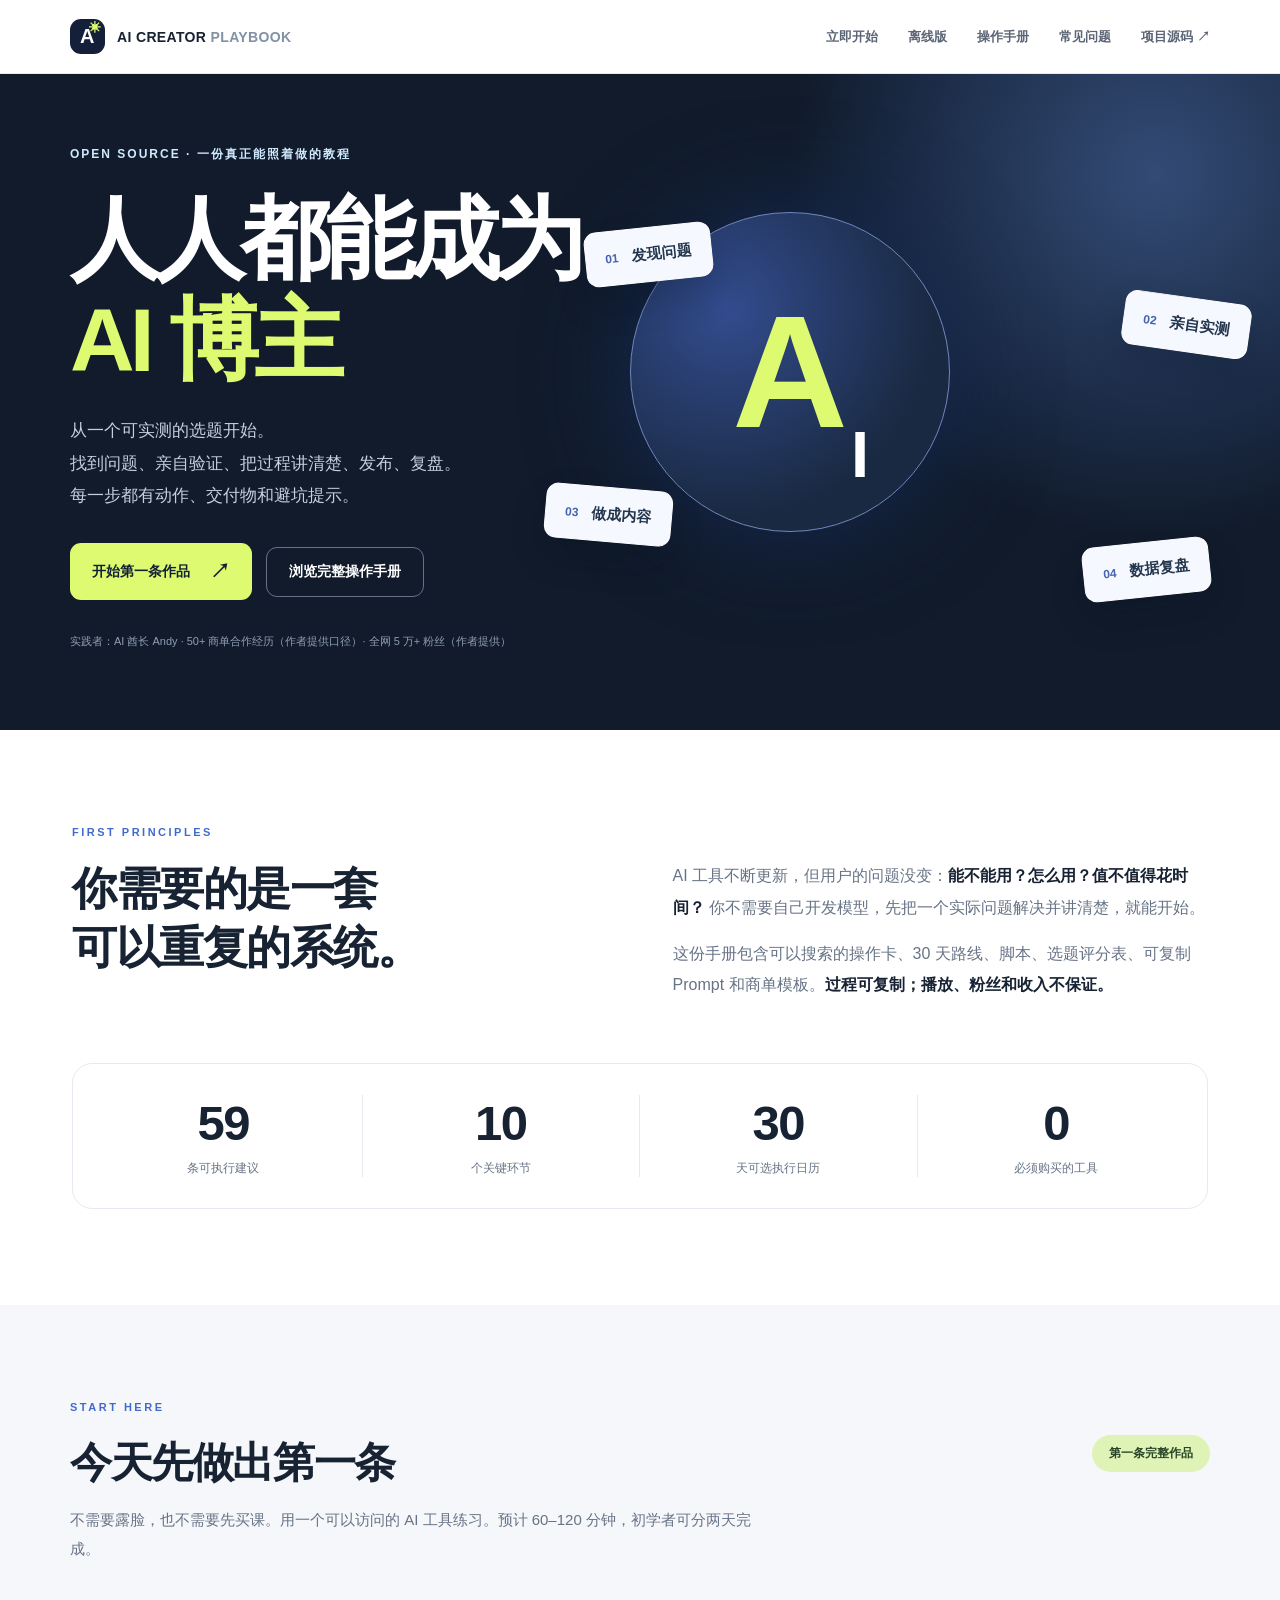
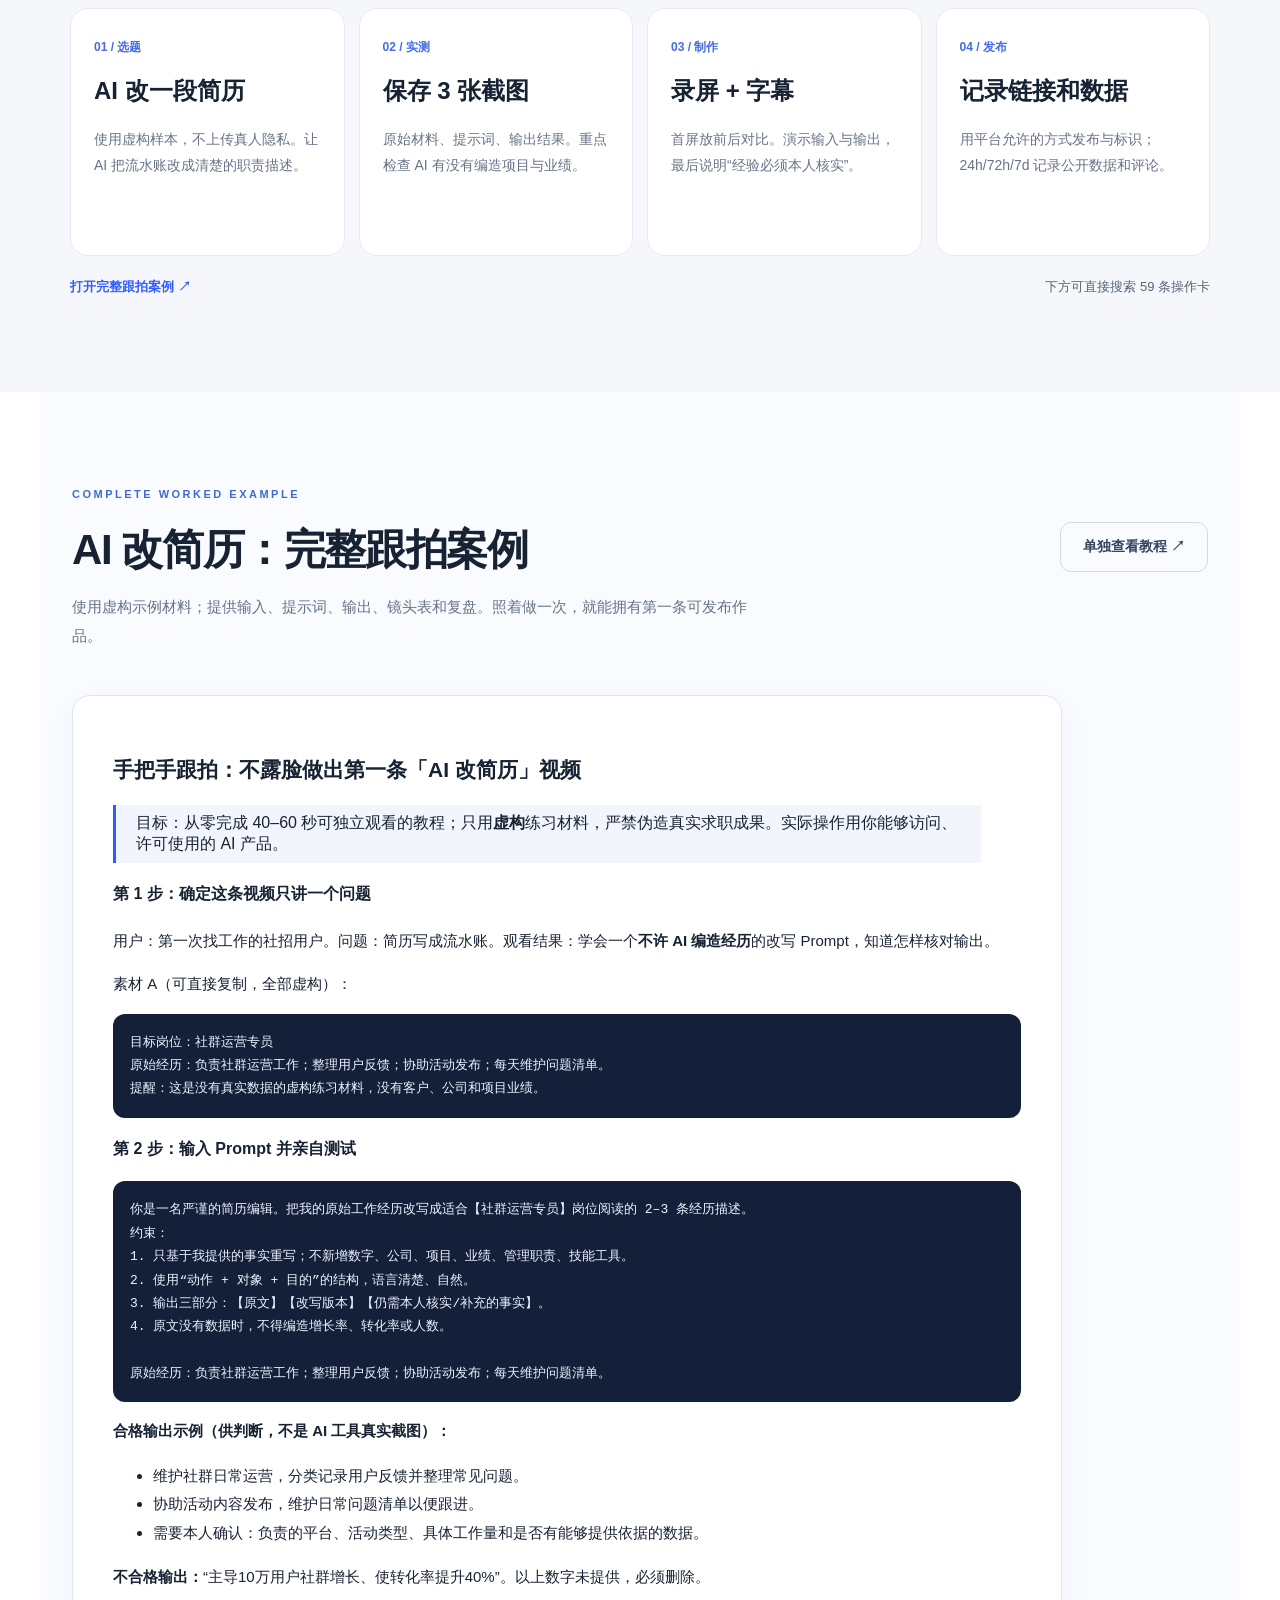
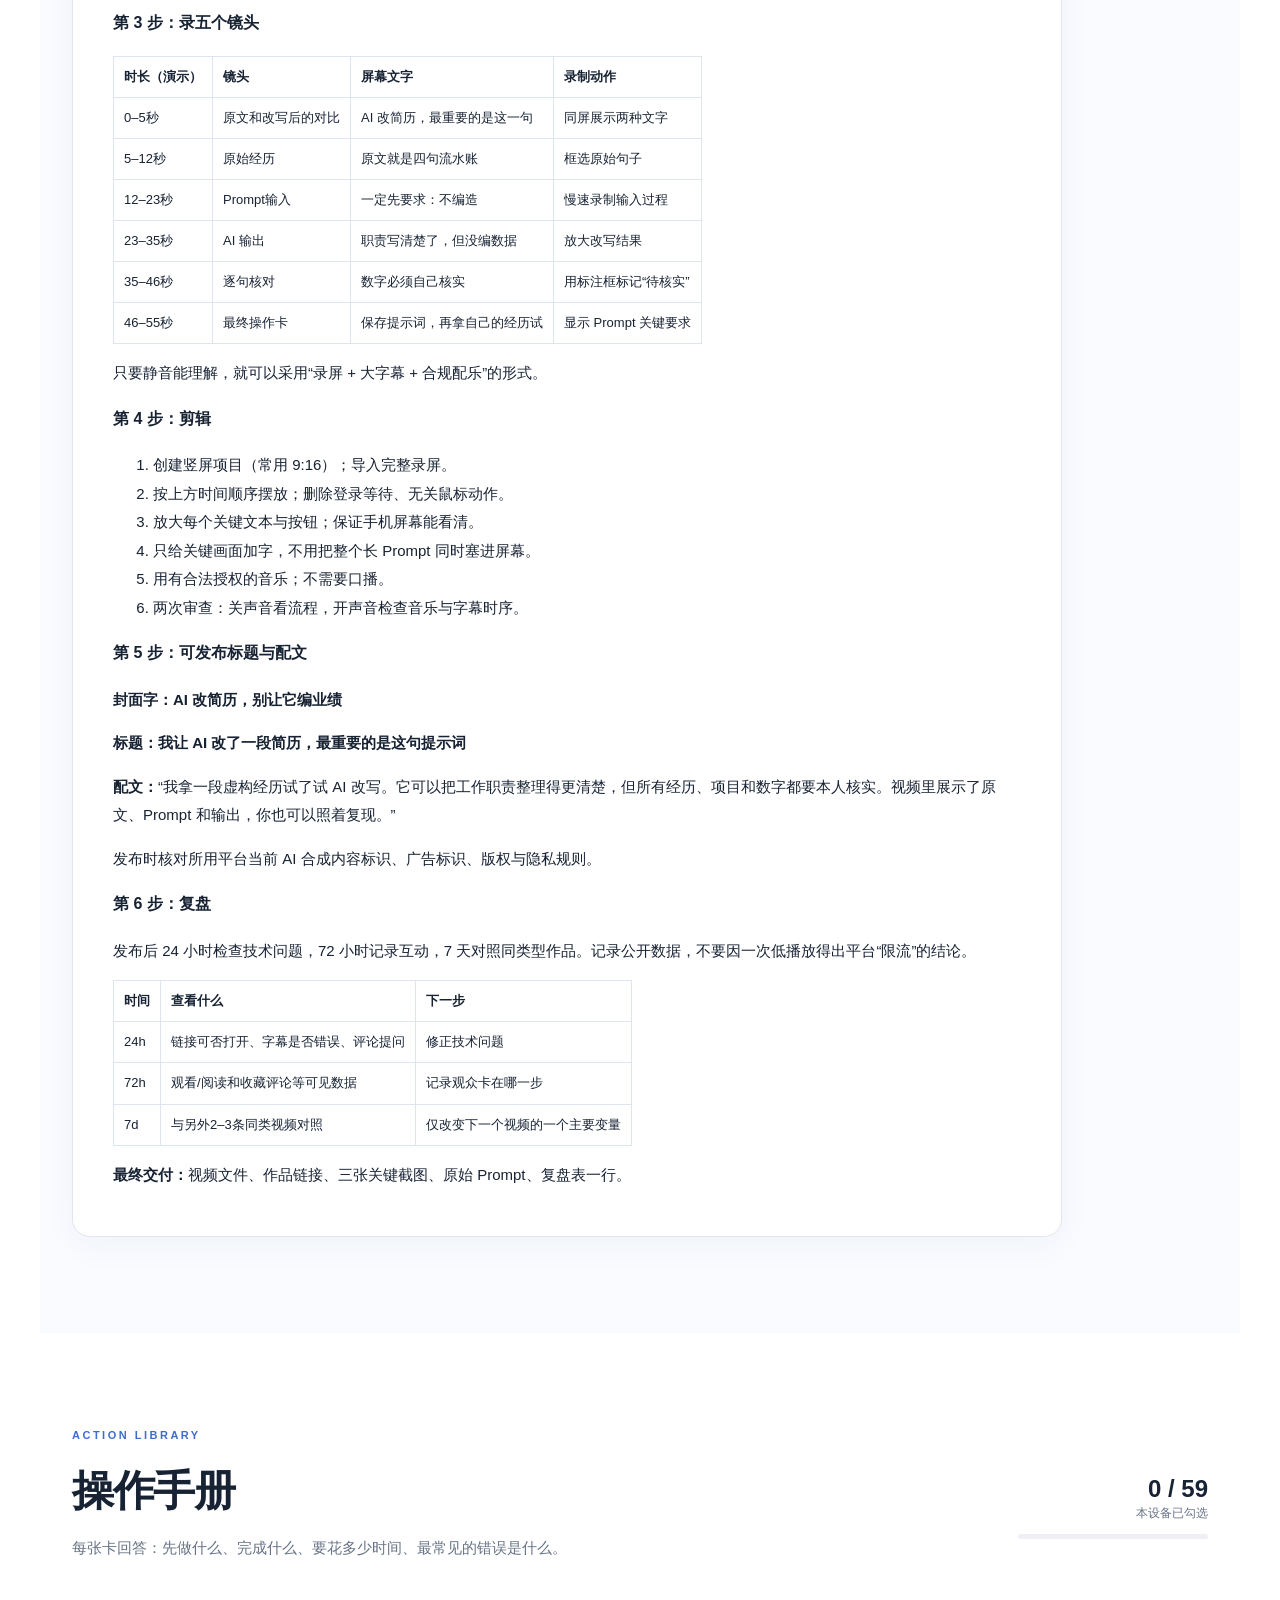
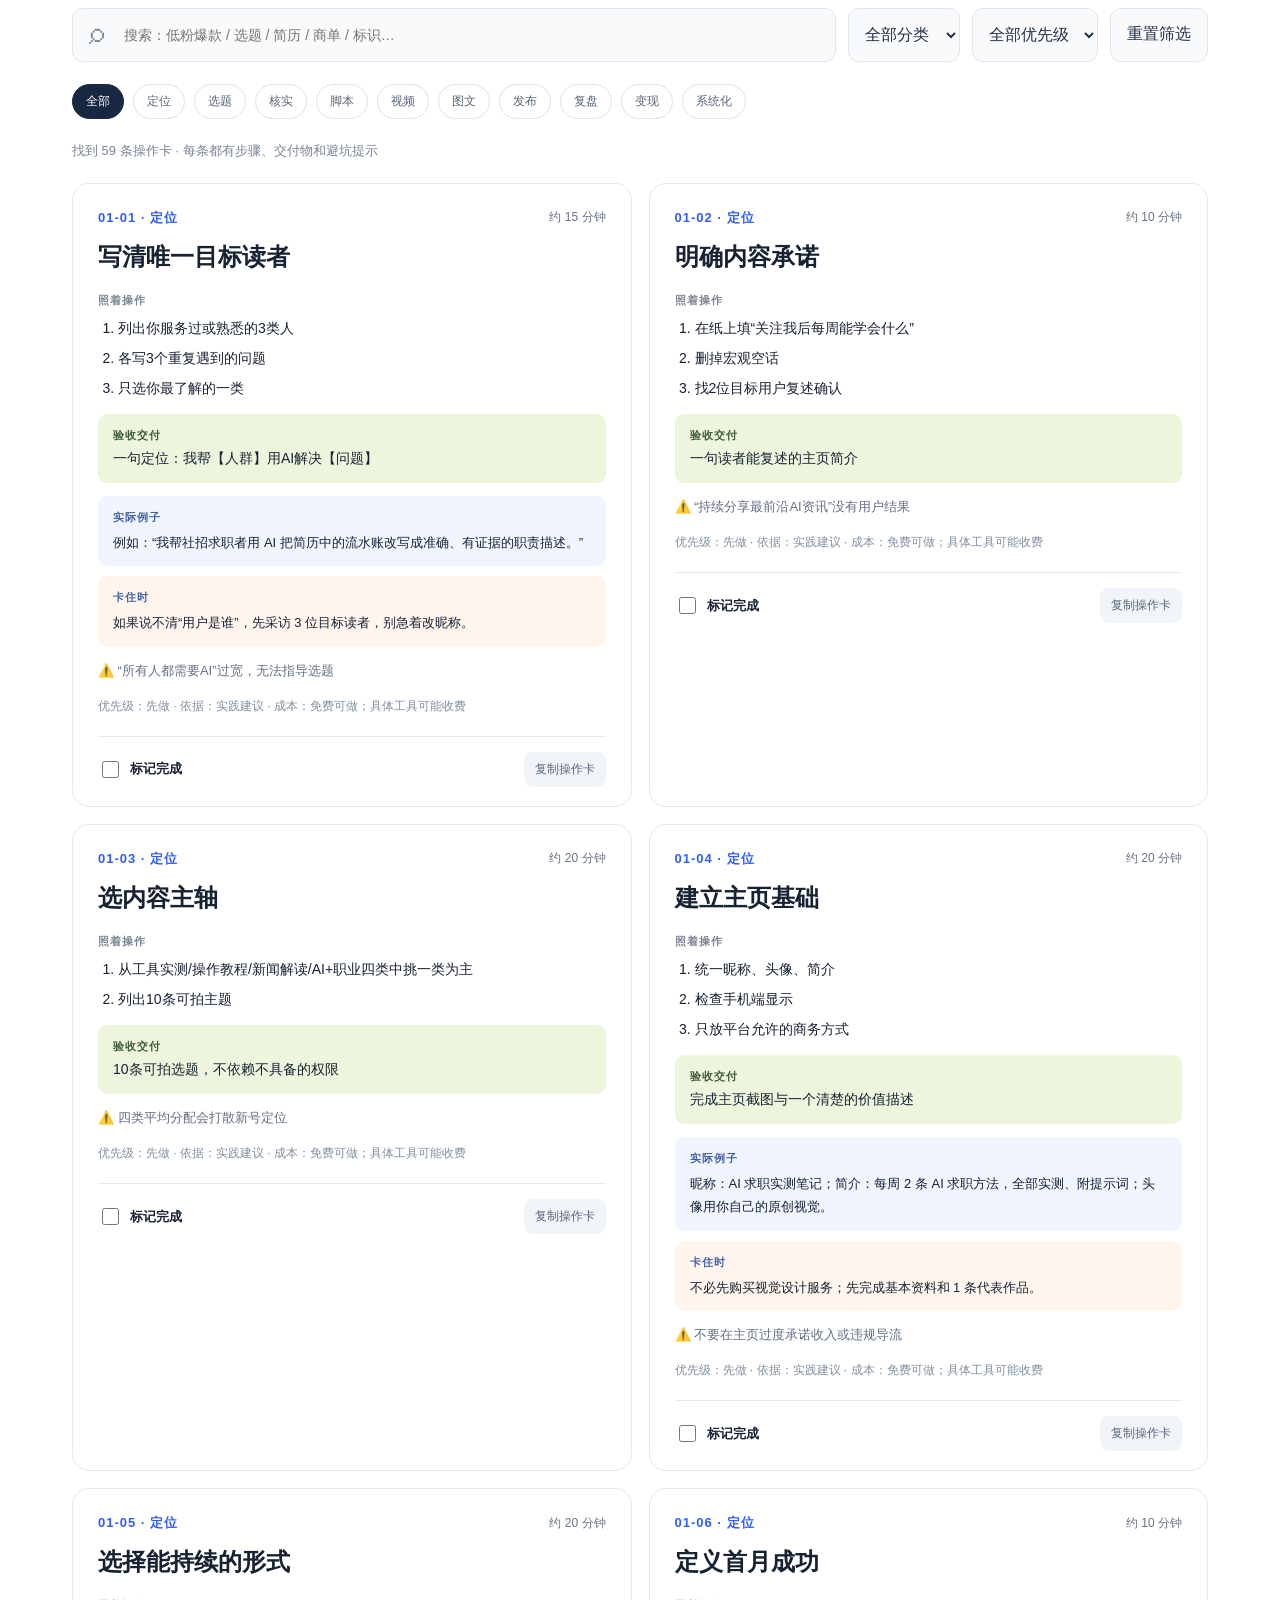
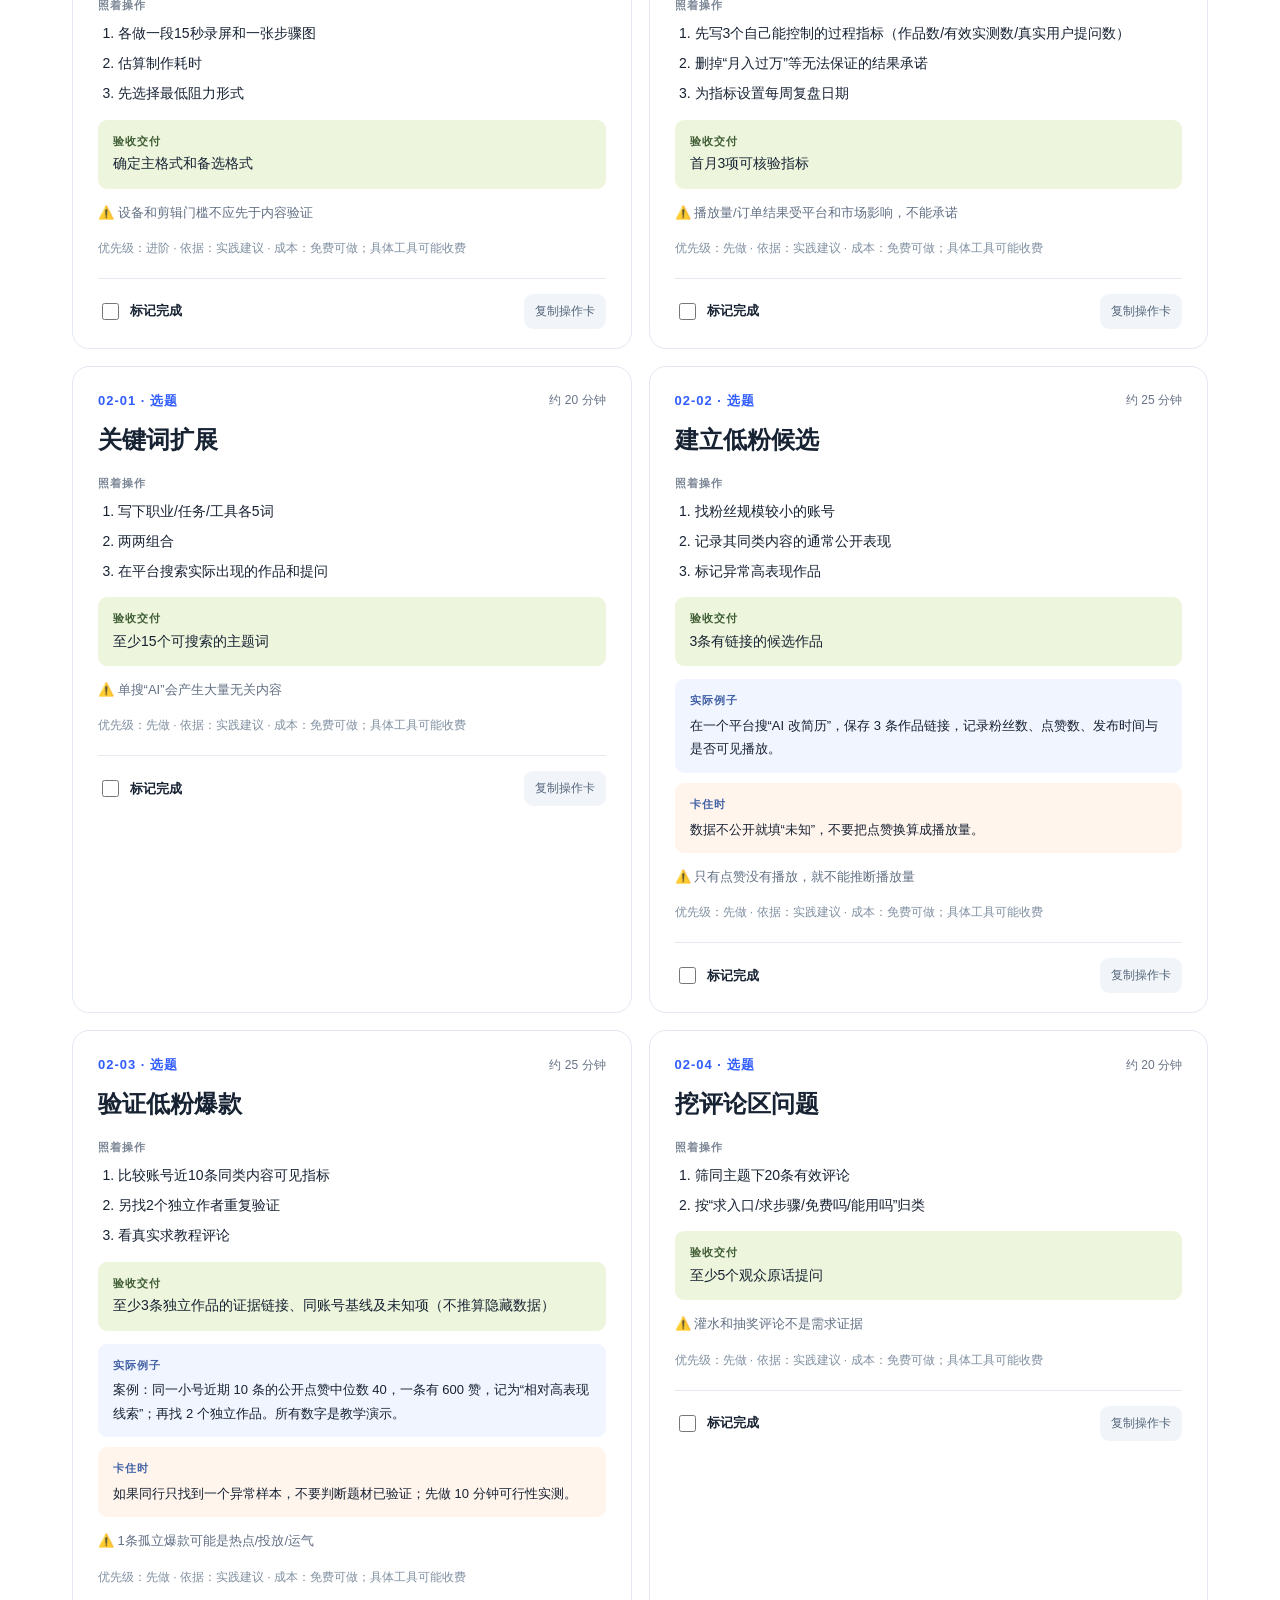
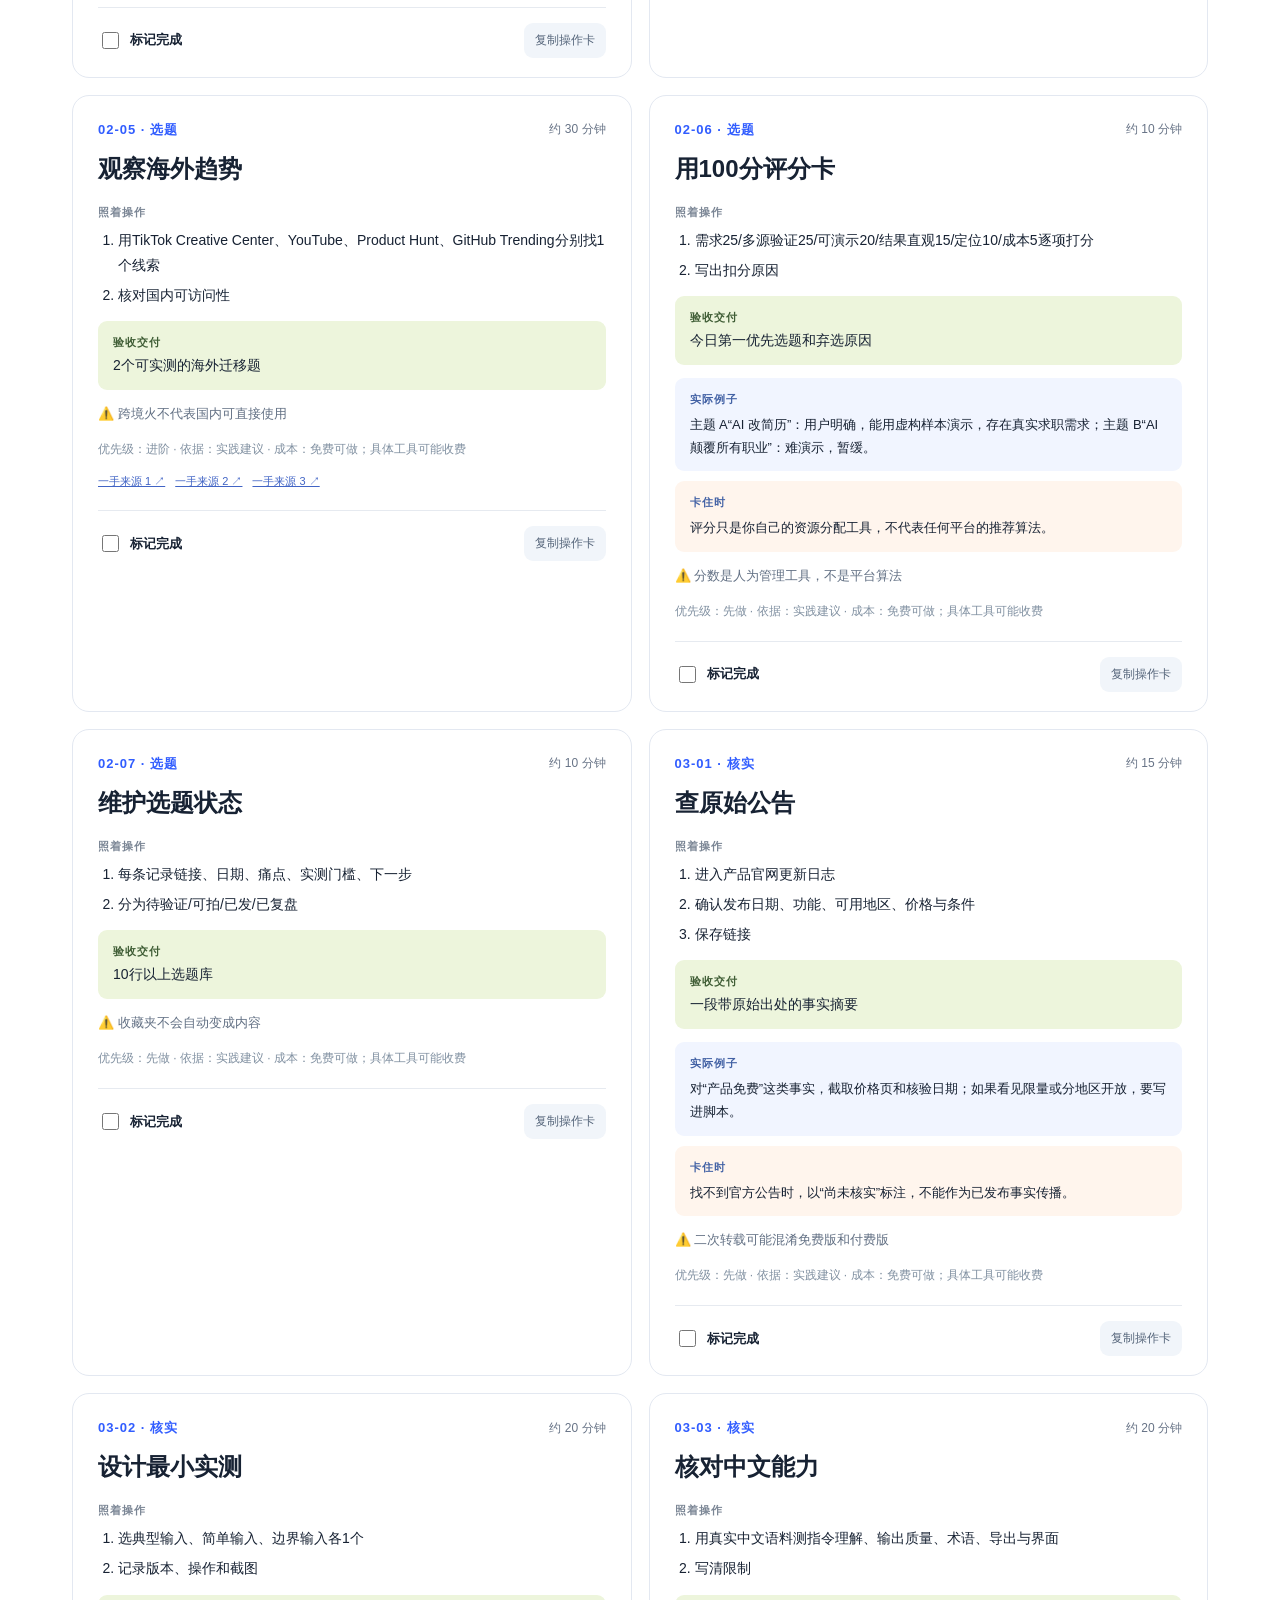
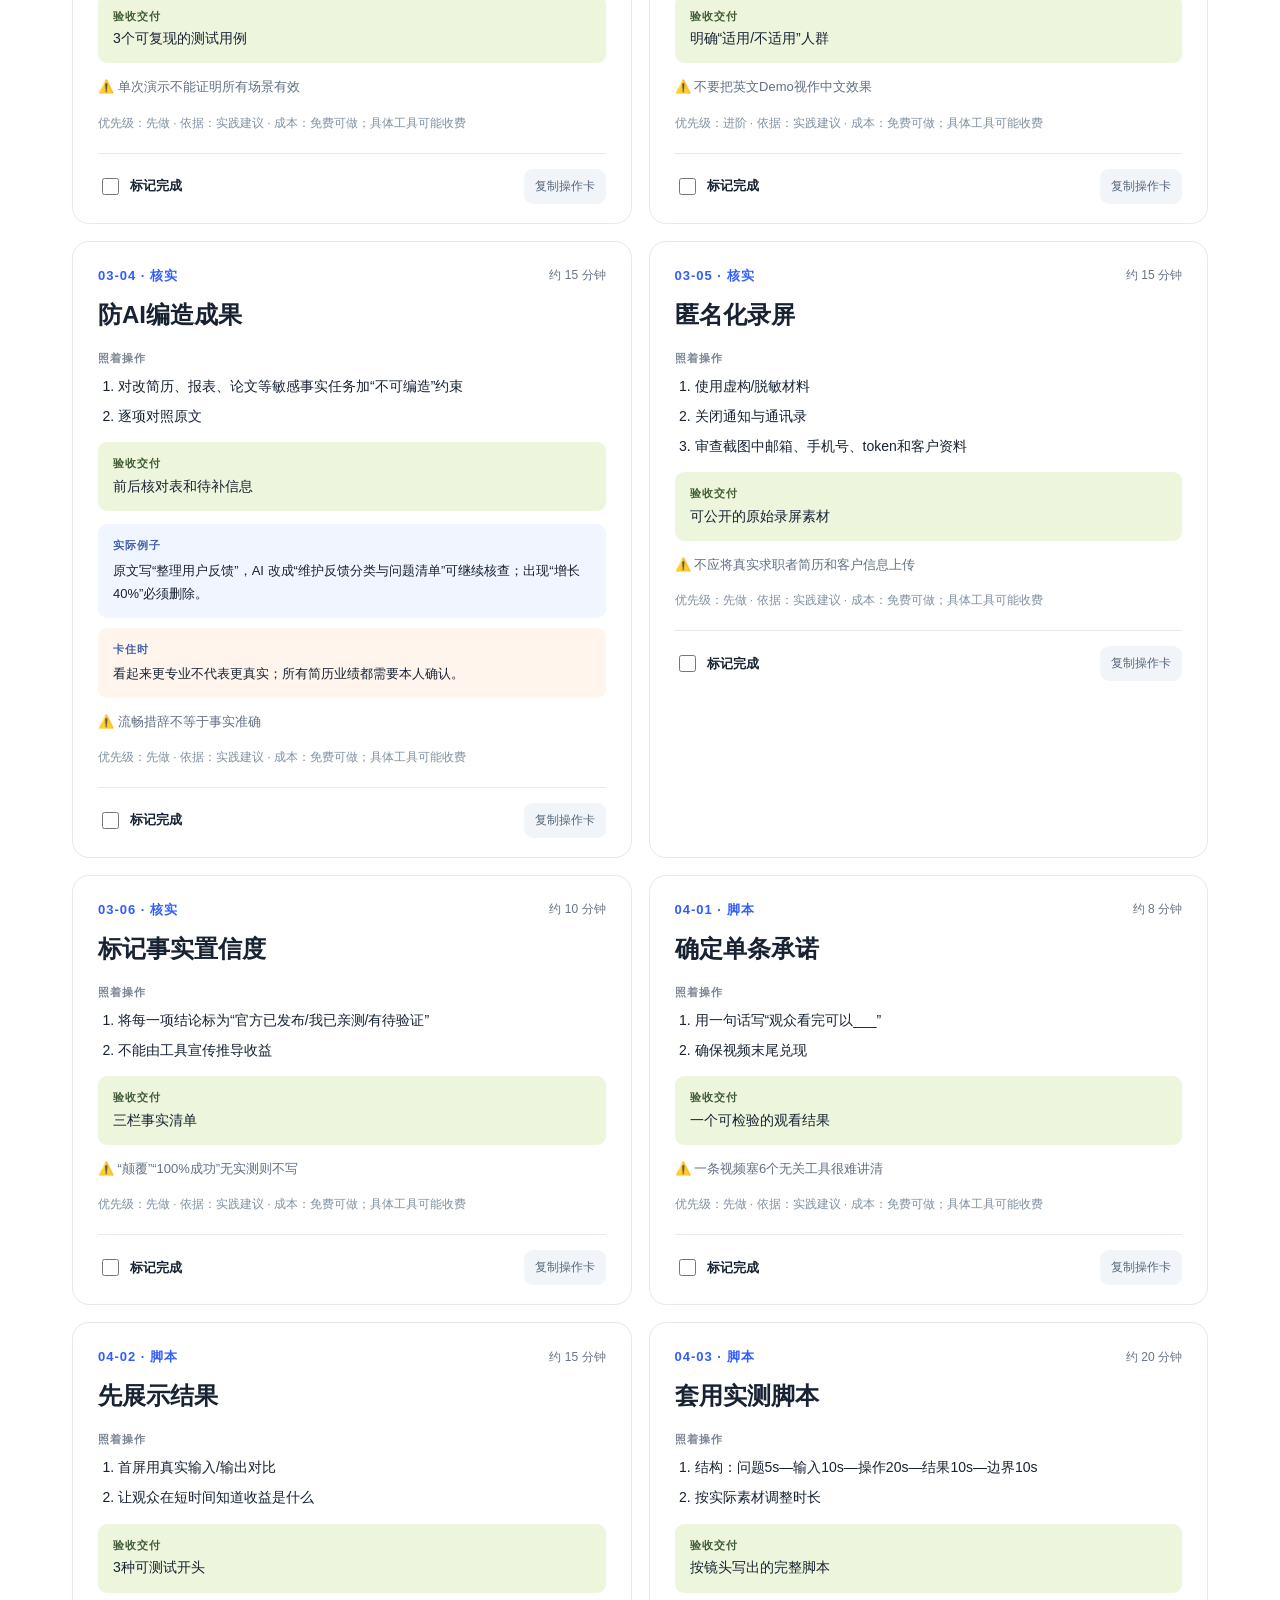
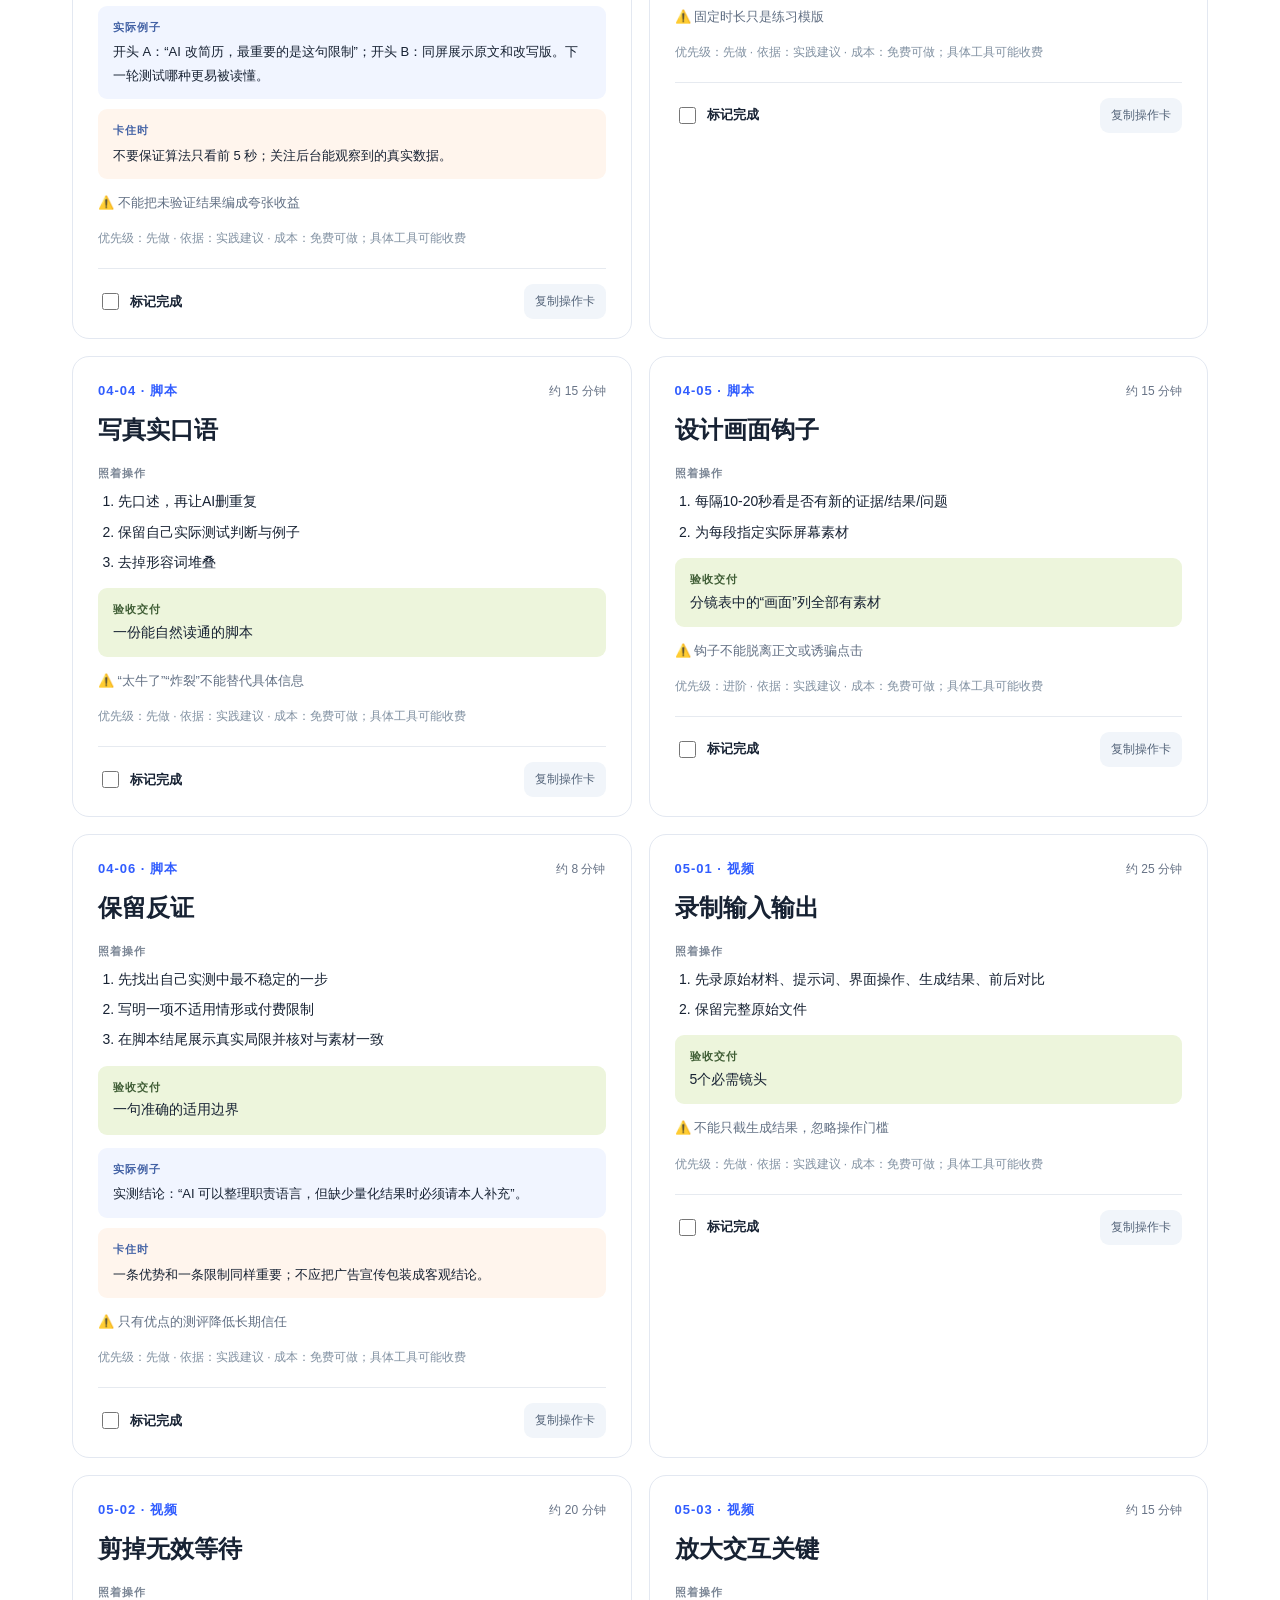
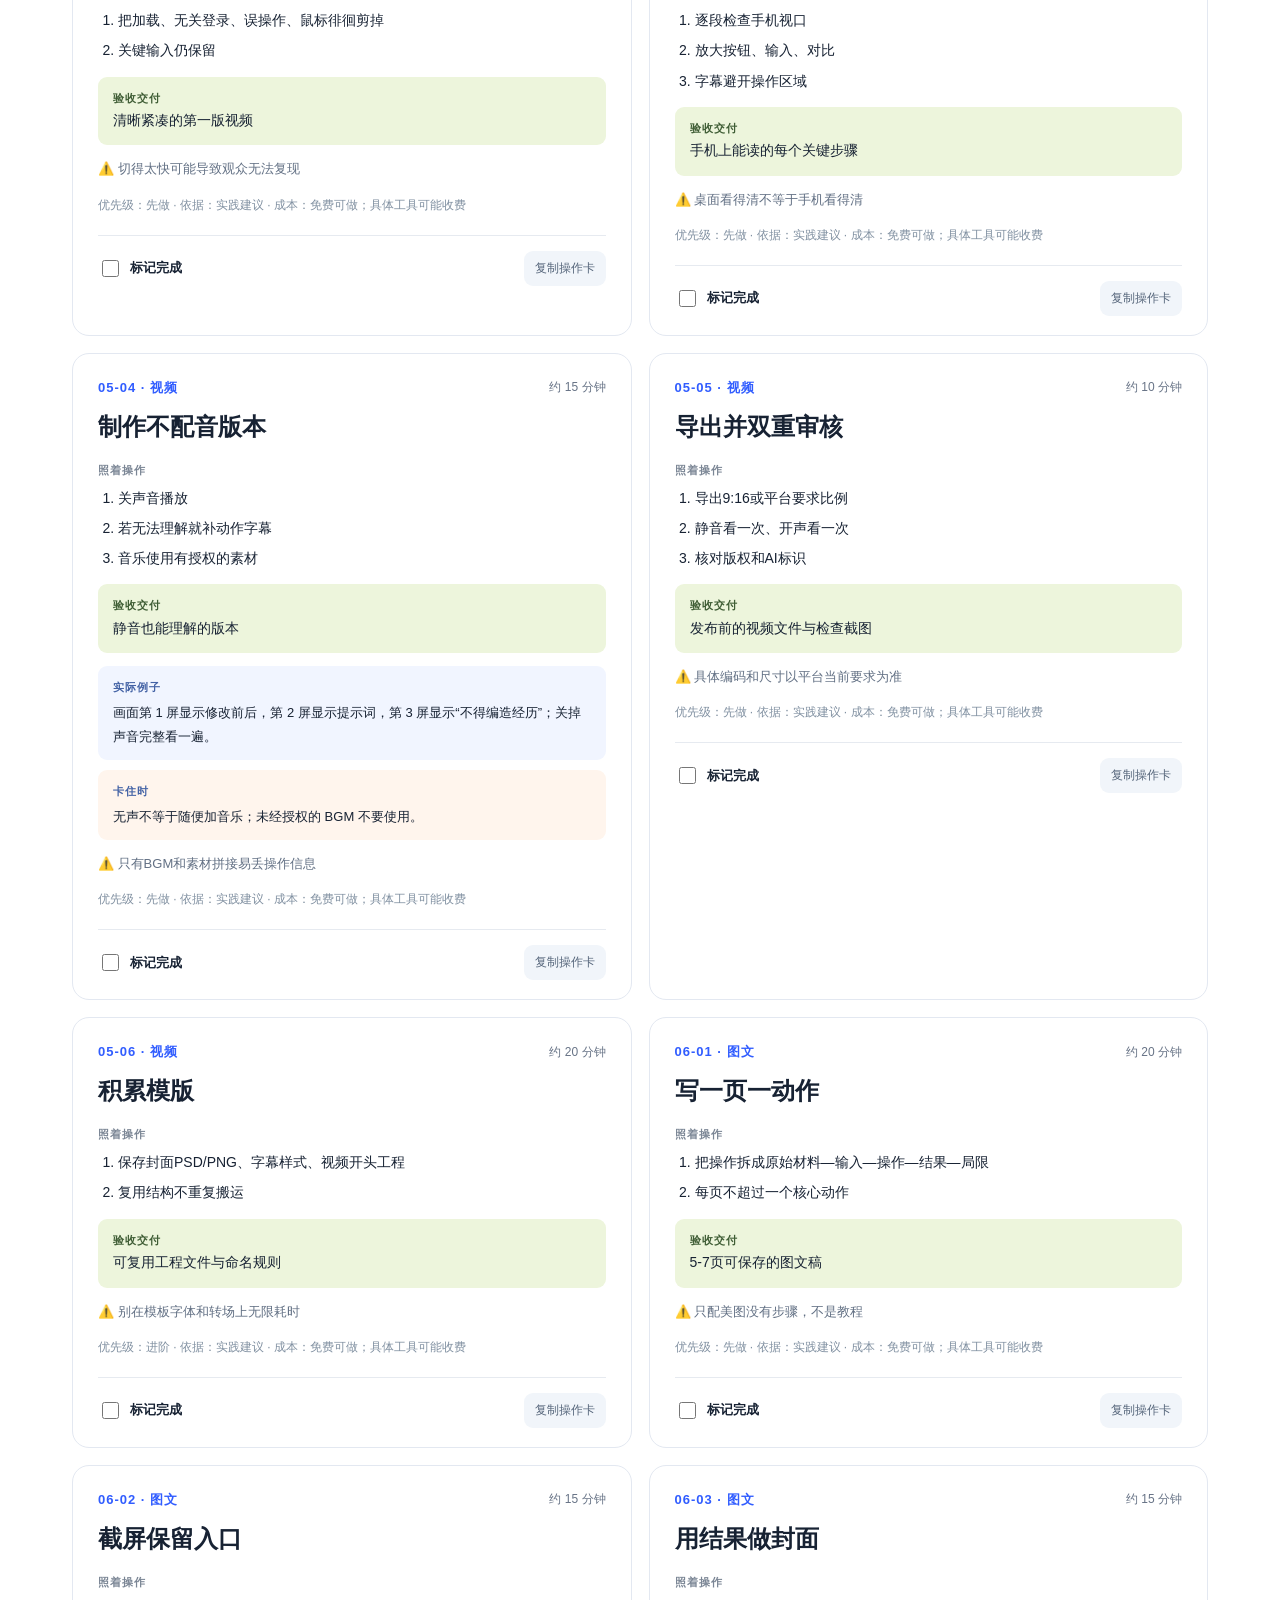
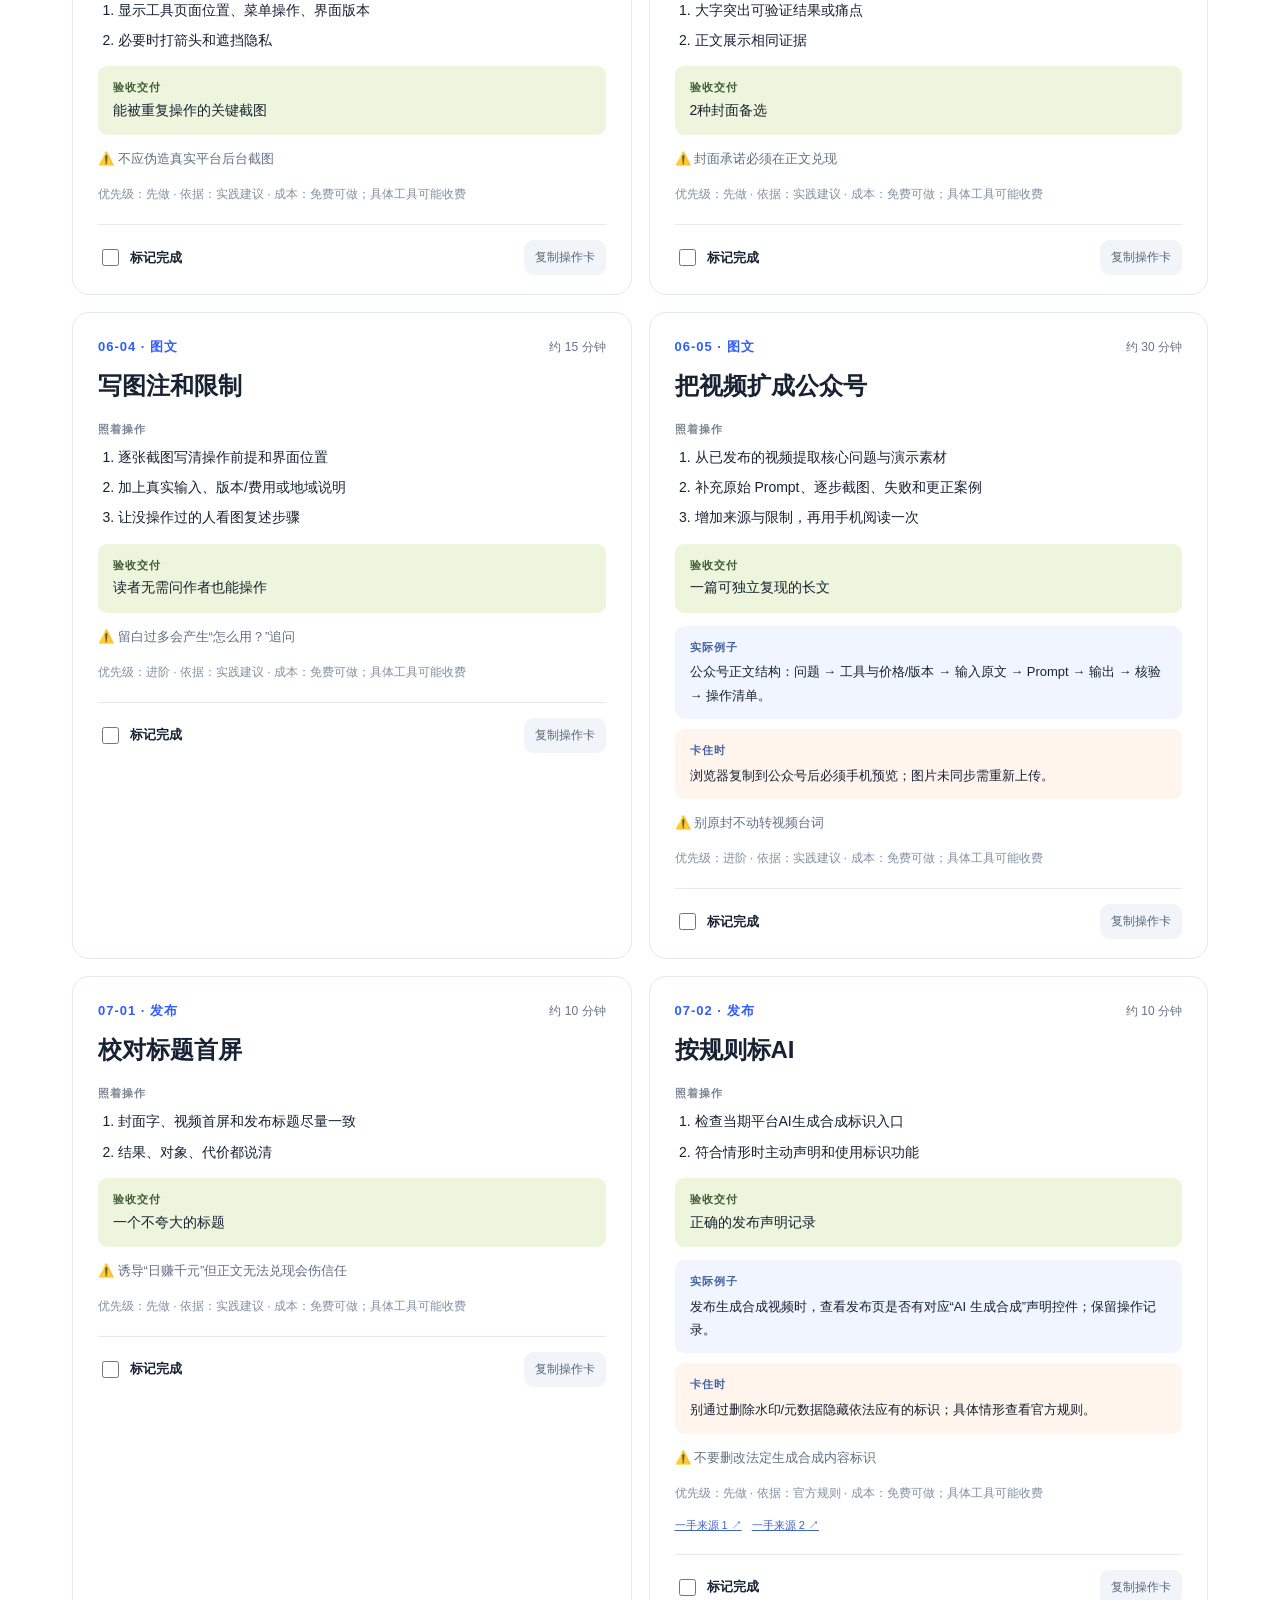
==== docs/index.html @ d034712f "feat: launch open-source AI creator handbook" ====
<!doctype html><html lang="zh-CN"><head><meta charset="utf-8"><meta name="viewport" content="width=device-width,initial-scale=1"><meta name="color-scheme" content="light"><meta name="theme-color" content="#111b2b"><meta name="description" content="普通人从零开始做 AI 博主的可执行开源手册：选题、实测、视频、图文、数据复盘、商单及30天计划。"><title>人人都能成为 AI 博主 · AI 酋长 Andy</title><link rel="stylesheet" href="assets/site.css"><link rel="icon" href="assets/favicon.svg" type="image/svg+xml"></head>
<body><a class="skip" href="#main">跳转到正文</a><nav class="nav"><a class="brand" href="#top"><span class="brand-mark">A<span>✳</span></span><span>AI CREATOR <em>PLAYBOOK</em></span></a><div class="nav-links"><a href="#quickstart">立即开始</a><a href="offline.html" download="AI-Creator-Playbook.html">离线版</a><a href="#playbook">操作手册</a><a href="#faq">常见问题</a><a id="repoLink" href="https://github.com/AIPMAndy/HowToBeAnAICreator" target="_blank" rel="noopener">项目源码 ↗</a></div></nav>
<main id="main"><header class="hero" id="top"><div class="hero-glow"></div><div class="hero-inner"><span class="eyebrow">OPEN SOURCE · 一份真正能照着做的教程</span><h1>人人都能成为<br><span>AI 博主</span></h1><p class="hero-copy">从一个可实测的选题开始。<br>找到问题、亲自验证、把过程讲清楚、发布、复盘。<br>每一步都有动作、交付物和避坑提示。</p><div class="hero-actions"><a class="primary" href="#quickstart">开始第一条作品 <span>↗</span></a><a class="secondary" href="#playbook">浏览完整操作手册</a></div><p class="tiny">实践者：AI 酋长 Andy · 50+ 商单合作经历（作者提供口径）· 全网 5 万+ 粉丝（作者提供）</p></div><div class="hero-art" aria-hidden="true"><div class="orb">A<span>I</span></div><div class="art-card c1"><b>01</b> 发现问题</div><div class="art-card c2"><b>02</b> 亲自实测</div><div class="art-card c3"><b>03</b> 做成内容</div><div class="art-card c4"><b>04</b> 数据复盘</div></div></header>
<section class="intro wrap"><div class="section-meta">FIRST PRINCIPLES</div><div class="lead-grid"><h2>你需要的是一套<br>可以重复的系统。</h2><div><p>AI 工具不断更新，但用户的问题没变：<strong>能不能用？怎么用？值不值得花时间？</strong> 你不需要自己开发模型，先把一个实际问题解决并讲清楚，就能开始。</p><p>这份手册包含可以搜索的操作卡、30 天路线、脚本、选题评分表、可复制 Prompt 和商单模板。<strong>过程可复制；播放、粉丝和收入不保证。</strong></p></div></div><div class="stats"><div><strong id="statCards">59</strong><span>条可执行建议</span></div><div><strong>10</strong><span>个关键环节</span></div><div><strong>30</strong><span>天可选执行日历</span></div><div><strong>0</strong><span>必须购买的工具</span></div></div></section>
<section class="quick wrap" id="quickstart"><div class="section-meta">START HERE</div><div class="section-header"><div><h2>今天先做出第一条</h2><p>不需要露脸，也不需要先买课。用一个可以访问的 AI 工具练习。预计 60–120 分钟，初学者可分两天完成。</p></div><span class="chip">第一条完整作品</span></div><div class="quick-grid"><article><span>01 / 选题</span><h3>AI 改一段简历</h3><p>使用虚构样本，不上传真人隐私。让 AI 把流水账改成清楚的职责描述。</p></article><article><span>02 / 实测</span><h3>保存 3 张截图</h3><p>原始材料、提示词、输出结果。重点检查 AI 有没有编造项目与业绩。</p></article><article><span>03 / 制作</span><h3>录屏 + 字幕</h3><p>首屏放前后对比。演示输入与输出，最后说明“经验必须本人核实”。</p></article><article><span>04 / 发布</span><h3>记录链接和数据</h3><p>用平台允许的方式发布与标识；24h/72h/7d 记录公开数据和评论。</p></article></div><div class="quick-footer"><a href="#first-example">打开完整跟拍案例 ↗</a><span>下方可直接搜索 59 条操作卡</span></div></section>
<section class="case-study wrap" id="first-example"><div class="section-meta">COMPLETE WORKED EXAMPLE</div><div class="section-header"><div><h2>AI 改简历：完整跟拍案例</h2><p>使用虚构示例材料；提供输入、提示词、输出、镜头表和复盘。照着做一次，就能拥有第一条可发布作品。</p></div><a class="secondary dark-link" href="examples.html">单独查看教程 ↗</a></div><div id="exampleContents" class="example-contents"><h3>手把手跟拍：不露脸做出第一条「AI 改简历」视频</h3>
<blockquote>目标：从零完成 40–60 秒可独立观看的教程；只用<strong>虚构</strong>练习材料，严禁伪造真实求职成果。实际操作用你能够访问、许可使用的 AI 产品。</blockquote>
<h4>第 1 步：确定这条视频只讲一个问题</h4>
<p>用户：第一次找工作的社招用户。问题：简历写成流水账。观看结果：学会一个<strong>不许 AI 编造经历</strong>的改写 Prompt，知道怎样核对输出。</p>
<p>素材 A（可直接复制，全部虚构）：</p>
<pre><code>目标岗位：社群运营专员
原始经历：负责社群运营工作；整理用户反馈；协助活动发布；每天维护问题清单。
提醒：这是没有真实数据的虚构练习材料，没有客户、公司和项目业绩。</code></pre>
<h4>第 2 步：输入 Prompt 并亲自测试</h4>
<pre><code>你是一名严谨的简历编辑。把我的原始工作经历改写成适合【社群运营专员】岗位阅读的 2–3 条经历描述。
约束：
1. 只基于我提供的事实重写；不新增数字、公司、项目、业绩、管理职责、技能工具。
2. 使用“动作 + 对象 + 目的”的结构，语言清楚、自然。
3. 输出三部分：【原文】【改写版本】【仍需本人核实/补充的事实】。
4. 原文没有数据时，不得编造增长率、转化率或人数。

原始经历：负责社群运营工作；整理用户反馈；协助活动发布；每天维护问题清单。</code></pre>
<p><strong>合格输出示例（供判断，不是 AI 工具真实截图）：</strong></p>
<ul><li>维护社群日常运营，分类记录用户反馈并整理常见问题。</li><li>协助活动内容发布，维护日常问题清单以便跟进。</li><li>需要本人确认：负责的平台、活动类型、具体工作量和是否有能够提供依据的数据。</li></ul>
<p><strong>不合格输出：</strong>“主导10万用户社群增长、使转化率提升40%”。以上数字未提供，必须删除。</p>
<h4>第 3 步：录五个镜头</h4>
<table><thead><tr><th>时长（演示）</th><th>镜头</th><th>屏幕文字</th><th>录制动作</th></tr></thead><tbody><tr><td>0–5秒</td><td>原文和改写后的对比</td><td>AI 改简历，最重要的是这一句</td><td>同屏展示两种文字</td></tr><tr><td>5–12秒</td><td>原始经历</td><td>原文就是四句流水账</td><td>框选原始句子</td></tr><tr><td>12–23秒</td><td>Prompt输入</td><td>一定先要求：不编造</td><td>慢速录制输入过程</td></tr><tr><td>23–35秒</td><td>AI 输出</td><td>职责写清楚了，但没编数据</td><td>放大改写结果</td></tr><tr><td>35–46秒</td><td>逐句核对</td><td>数字必须自己核实</td><td>用标注框标记“待核实”</td></tr><tr><td>46–55秒</td><td>最终操作卡</td><td>保存提示词，再拿自己的经历试</td><td>显示 Prompt 关键要求</td></tr></tbody></table>
<p>只要静音能理解，就可以采用“录屏 + 大字幕 + 合规配乐”的形式。</p>
<h4>第 4 步：剪辑</h4>
<ol><li>创建竖屏项目（常用 9:16）；导入完整录屏。</li><li>按上方时间顺序摆放；删除登录等待、无关鼠标动作。</li><li>放大每个关键文本与按钮；保证手机屏幕能看清。</li><li>只给关键画面加字，不用把整个长 Prompt 同时塞进屏幕。</li><li>用有合法授权的音乐；不需要口播。</li><li>两次审查：关声音看流程，开声音检查音乐与字幕时序。</li></ol>
<h4>第 5 步：可发布标题与配文</h4>
<p><strong>封面字：AI 改简历，别让它编业绩</strong></p>
<p><strong>标题：我让 AI 改了一段简历，最重要的是这句提示词</strong></p>
<p><strong>配文：</strong>“我拿一段虚构经历试了试 AI 改写。它可以把工作职责整理得更清楚，但所有经历、项目和数字都要本人核实。视频里展示了原文、Prompt 和输出，你也可以照着复现。”</p>
<p>发布时核对所用平台当前 AI 合成内容标识、广告标识、版权与隐私规则。</p>
<h4>第 6 步：复盘</h4>
<p>发布后 24 小时检查技术问题，72 小时记录互动，7 天对照同类型作品。记录公开数据，不要因一次低播放得出平台“限流”的结论。</p>
<table><thead><tr><th>时间</th><th>查看什么</th><th>下一步</th></tr></thead><tbody><tr><td>24h</td><td>链接可否打开、字幕是否错误、评论提问</td><td>修正技术问题</td></tr><tr><td>72h</td><td>观看/阅读和收藏评论等可见数据</td><td>记录观众卡在哪一步</td></tr><tr><td>7d</td><td>与另外2–3条同类视频对照</td><td>仅改变下一个视频的一个主要变量</td></tr></tbody></table>
<p><strong>最终交付：</strong>视频文件、作品链接、三张关键截图、原始 Prompt、复盘表一行。</p></div></section>
<section class="play wrap" id="playbook"><div class="section-meta">ACTION LIBRARY</div><div class="section-header"><div><h2>操作手册</h2><p>每张卡回答：先做什么、完成什么、要花多少时间、最常见的错误是什么。</p></div><div class="progress"><b id="progressCount">0 / 59</b><span>本设备已勾选</span><div class="progress-track"><i id="progressBar"></i></div></div></div><div class="toolbar"><div class="search-wrap"><span aria-hidden="true">⌕</span><input id="search" type="search" placeholder="搜索：低粉爆款 / 选题 / 简历 / 商单 / 标识…" aria-label="搜索操作卡"></div><select id="category" aria-label="选择分类"><option value="">全部分类</option></select><select id="priority" aria-label="选择优先级"><option value="">全部优先级</option><option value="高">优先做</option><option value="中">进阶再做</option></select><button id="clear" class="clear" type="button">重置筛选</button></div><div class="category-pills" id="pills"></div><p class="count" id="resultCount">正在加载内容…</p><div class="cards" id="cards" aria-live="polite"></div><div class="progress-tools" aria-label="进度管理"><label class="filter-checkbox"><input id="unfinishedOnly" type="checkbox">只看未完成</label><button id="exportProgress" type="button" class="tool-btn">导出进度 JSON</button><label class="import-label tool-btn" for="importProgress">导入进度 JSON <input type="file" id="importProgress" accept="application/json,.json" hidden></label><button type="button" id="resetProgress" class="tool-btn tool-danger">清除进度</button></div><p class="save-status" id="saveStatus" role="status" aria-live="polite">本机保存进度，可随时导出备份；不会上传服务器。</p><div class="empty" id="empty" hidden>没有找到对应内容，换一个关键词试试。</div></section>
<section class="path wrap" id="route"><div class="section-meta">30 DAY PATH</div><div class="section-header"><div><h2>30 天，把流程跑通</h2><p>计划按交付物设计，适合从零开始执行。允许减速，不承诺任何收益。</p></div><a class="secondary dark-link" href="downloads/30-day-plan.csv">查看 CSV 版本 ↗</a></div><div class="day-tools"><span id="dayProgress">0 / 30 天已完成</span><label class="filter-checkbox"><input id="daysUnfinished" type="checkbox">仅看未完成</label></div><div id="dayGrid" class="day-grid" aria-label="30 天逐日执行计划"></div><div class="timeline"><div><b>W01</b><h3>建立流程</h3><p>选用户、建账号、找题、亲测、发出第一条。</p></div><div><b>W02</b><h3>验证方向</h3><p>做不同题材的作品，记录反馈，理解需求。</p></div><div><b>W03</b><h3>建立系列</h3><p>围绕最好的一类真实问题连续输出。</p></div><div><b>W04</b><h3>测试商业承接</h3><p>准备作品集与合作资料，合法合规建联。</p></div></div><div class="callout"><strong>结果定义</strong><p>能够独立完成一条有事实依据的作品、把过程记录下来，并根据数据提出下一条实验假设，就算完成第一阶段。</p></div></section>
<section class="faq wrap" id="faq"><div class="section-meta">QUESTIONS & ANSWERS</div><h2>常见问题</h2><details open><summary>真的完全不会编程，也可以开始吗？</summary><p>可以从录屏教程和 AI+行业场景入手。技术内容需要专业能力，但“展示某工具如何解决一个实际问题”不以编程为前提。要亲自测试，不要编造。</p></details><details><summary>每天要发几条？7 天能有商单吗？</summary><p>没有统一频率，也没有 7 天变现保证。先用每周 2–3 条的可持续频率做实验，保证实测、可读性和复盘。商单取决于受众、作品质量、市场需求和商务条件。</p></details><details><summary>低粉爆款的标准是不是 1000 粉、10 万播放？</summary><p>不是固定阈值。优先比较同账号同类作品的基线，再找独立作品交叉验证；看不到播放数就不推测。所谓“低粉爆款”只是值得研究的线索。</p></details><details><summary>可以直接搬运海外博主的内容吗？</summary><p>不推荐。可以研究选题和用户需求，但演示、脚本、截图和素材最好自己制作，并尊重版权、平台规则和作者署名要求。</p></details><details><summary>AI 制作的视频要标识吗？广告合作呢？</summary><p>按照实际生成合成情况和平台功能进行声明与标识，商业推广另依法履行广告标识义务。可阅读下方监管部门原文。</p></details><details><summary>离线版可以打开吗？进度会上传吗？</summary><p>离线版是单文件 HTML，可以双击打开。进度只在本地浏览器保存，不用注册，也不会发送给服务器；可以用“导出进度 JSON / 导入进度 JSON”跨设备手动同步。部分浏览器隐私模式可能禁止持久存储，请及时导出。</p></details></section>
<section class="sources wrap"><div class="section-meta">PRIMARY SOURCES</div><h2>重要规则与资料源头</h2><p>对事实、规则与产品能力做区分。以下是官方规则或一手资料入口；普通创作方法标注为实践建议，不包装为平台算法。</p><div class="links"><a href="https://www.cac.gov.cn/2025-03/14/c_1743654684782215.htm" target="_blank" rel="noopener">人工智能生成合成内容标识办法 <span>↗</span></a><a href="https://www.samr.gov.cn/zw/zfxxgk/fdzdgknr/fgs/art/2023/art_d93a579afd45413e8576e4623fab348f.html" target="_blank" rel="noopener">互联网广告管理办法 <span>↗</span></a><a href="https://support.google.com/youtube/answer/9002587?hl=en" target="_blank" rel="noopener">YouTube Analytics 官方帮助 <span>↗</span></a><a href="https://ads.tiktok.com/creative/creativeCenter/trends" target="_blank" rel="noopener">TikTok Creative Center <span>↗</span></a><a href="https://www.producthunt.com/" target="_blank" rel="noopener">Product Hunt 新产品 <span>↗</span></a><a href="https://github.com/trending" target="_blank" rel="noopener">GitHub Trending <span>↗</span></a></div></section></main>
<footer class="footer"><div><strong>人人都能成为 AI 博主</strong><p>AI 酋长 Andy · 开源给每一个愿意动手的人</p></div><p>公开、可核验、可复现。不要为流量制造虚假结果。<br>方法不承诺粉丝增长和商业收益。</p></footer><script src="assets/site.js" defer></script></body></html>
---- docs/assets/site.css ----
:root{--ink:#172233;--dark:#111b2b;--muted:#677386;--line:#e6eaf0;--blue:#315dff;--lime:#defa71;--paper:#f6f7fa;--white:#fff}*{box-sizing:border-box}html{scroll-behavior:smooth}body{font-family:-apple-system,BlinkMacSystemFont,'SF Pro Display','PingFang SC','Microsoft YaHei',sans-serif;color:var(--ink);background:var(--white);margin:0;-webkit-font-smoothing:antialiased}a{color:inherit;text-decoration:none}button,input,select{font:inherit}button{cursor:pointer}.skip{position:absolute;left:-999px;top:10px;z-index:8;background:#fff;padding:10px}.skip:focus{left:10px}.wrap{max-width:1200px;margin:auto;padding:96px 32px}.nav{height:74px;position:sticky;top:0;background:rgba(255,255,255,.95);backdrop-filter:blur(18px);z-index:8;border-bottom:1px solid var(--line);display:flex;justify-content:space-between;align-items:center;padding:0 max(32px,calc((100vw - 1140px)/2))}.brand{font-size:14px;font-weight:900;display:flex;align-items:center;gap:12px;letter-spacing:.35px}.brand em{font-style:normal;font-weight:600;color:#8391a4}.brand-mark{display:inline-grid;place-items:center;width:35px;height:35px;border-radius:11px;color:#fff;background:#142039;font-weight:900;font-size:20px;position:relative}.brand-mark span{position:absolute;color:var(--lime);font-size:12px;right:4px;top:2px}.nav-links{display:flex;gap:30px;font-size:13px;color:#5b6575;font-weight:650}.nav-links a:hover{color:var(--blue)}.hero{position:relative;min-height:640px;overflow:hidden;background:var(--dark);color:#fff;display:flex;align-items:center;gap:30px;padding:70px max(32px,calc((100vw - 1140px)/2))}.hero-glow{position:absolute;width:750px;height:720px;border-radius:50%;right:-250px;top:-260px;background:radial-gradient(circle,#334b75 0%,#1b2b46 47%,transparent 70%);pointer-events:none}.hero-inner{max-width:670px;position:relative;z-index:2}.eyebrow{display:inline-block;color:#cfeafe;font-size:12px;font-weight:750;letter-spacing:2px;margin-bottom:26px}.hero h1{font-size:clamp(64px,7vw,104px);letter-spacing:-5px;line-height:1.13;margin:0 0 24px;font-weight:900}.hero h1 span{color:var(--lime)}.hero-copy{font-size:17px;line-height:1.9;color:#c5d0de}.hero-actions{display:flex;gap:14px;margin-top:31px;align-items:center}.primary,.secondary{display:inline-flex;justify-content:center;align-items:center;gap:20px;padding:15px 22px;border-radius:11px;font-size:14px;font-weight:750}.primary{background:var(--lime);color:#122034}.primary:hover{background:#c9ef52}.primary span{font-size:20px}.secondary{border:1px solid #647289;color:#fff}.tiny{color:#8e9eb3;font-size:11px;margin-top:34px}.hero-art{flex:1;min-height:420px;position:relative;z-index:1}.orb{width:320px;height:320px;background:radial-gradient(circle at 30% 30%,#334c8e,#192941 67%);border:1px solid #7087bd;border-radius:50%;position:absolute;left:20px;top:20px;display:grid;place-items:center;font-size:160px;font-weight:900;color:var(--lime);box-shadow:0 0 100px #152951}.orb span{color:white;position:absolute;right:80px;bottom:39px;font-size:65px}.art-card{position:absolute;z-index:2;background:#f5f8ff;color:#24364d;border:1px solid #fff;box-shadow:0 18px 34px #070e1f30;border-radius:12px;padding:17px 19px;font-size:15px;font-weight:700;white-space:nowrap}.art-card b{font-size:12px;color:#4564ad;margin-right:9px}.c1{left:-25px;top:35px;transform:rotate(-6deg)}.c2{right:-40px;top:105px;transform:rotate(8deg)}.c3{left:-65px;bottom:70px;transform:rotate(5deg)}.c4{right:0;bottom:15px;transform:rotate(-6deg)}.section-meta{font-size:11px;letter-spacing:2.5px;font-weight:900;color:#416bcb;margin-bottom:22px}.lead-grid{display:grid;grid-template-columns:1fr 1fr;gap:65px;align-items:start}.lead-grid h2{font-size:45px;letter-spacing:-1.5px;line-height:1.3;margin:0}.lead-grid p{font-size:16px;line-height:1.95;color:var(--muted);margin:0 0 15px}.lead-grid strong{color:var(--ink)}.stats{margin-top:48px;border:1px solid var(--line);border-radius:20px;display:grid;grid-template-columns:repeat(4,1fr);padding:31px 12px}.stats div{display:flex;flex-direction:column;align-items:center;gap:9px;border-right:1px solid var(--line)}.stats div:last-child{border:0}.stats strong{font-size:49px;font-weight:850;letter-spacing:-1.5px}.stats span{color:var(--muted);font-size:12px}.quick{background:var(--paper);max-width:none;padding-left:max(32px,calc((100vw - 1140px)/2));padding-right:max(32px,calc((100vw - 1140px)/2))}.section-header{display:flex;justify-content:space-between;align-items:flex-start;gap:28px;margin-bottom:30px}.section-header h2,.faq h2,.sources h2{font-size:42px;letter-spacing:-1.4px;margin:0 0 12px}.section-header p,.sources p{color:var(--muted);line-height:1.9;max-width:690px;font-size:15px}.chip{background:#dff3b7;color:#294527;padding:10px 17px;border-radius:90px;font-weight:800;font-size:12px;white-space:nowrap}.quick-grid{display:grid;grid-template-columns:repeat(4,1fr);gap:14px}.quick article{padding:28px 23px;background:#fff;border-radius:18px;min-height:248px;border:1px solid var(--line)}.quick article span{color:#476ae5;font-weight:800;font-size:12px}.quick article h3{font-size:24px;line-height:1.4;margin:18px 0}.quick article p{color:var(--muted);font-size:14px;line-height:1.9}.quick-footer{display:flex;justify-content:space-between;gap:20px;margin-top:22px;color:#566477;font-size:13px}.quick-footer a{color:#315dff;font-weight:800}.play{background:#fff}.progress{text-align:right;min-width:190px;padding-top:12px}.progress b{font-size:24px;display:block}.progress span{font-size:12px;color:var(--muted)}.progress-track{height:5px;background:#eff0f5;border-radius:9px;overflow:hidden;margin-top:12px}.progress-track i{display:block;height:100%;width:0;background:#315dff;border-radius:9px;transition:width .25s}.toolbar{display:flex;gap:12px;flex-wrap:wrap}.search-wrap{flex:1;min-width:240px;position:relative}.search-wrap span{position:absolute;top:7px;left:17px;font-size:30px;color:#788493}.search-wrap input,.toolbar select,.clear{height:54px;border:1px solid #dfe5ef;background:#f9fafc;border-radius:11px;outline:none;color:#233149}.search-wrap input{width:100%;padding:0 16px 0 51px;font-size:14px}.search-wrap input:focus,.toolbar select:focus,.clear:focus-visible{outline:2px solid #aac0ff}.toolbar select{padding:0 12px;min-width:112px}.clear{padding:0 16px}.category-pills{display:flex;flex-wrap:wrap;gap:9px;margin:22px 0}.category-pills button{border:1px solid #dce3ee;background:#fff;border-radius:50px;padding:8px 13px;font-size:12px;color:#576478}.category-pills button.active{background:#182842;color:#fff;border-color:#182842}.count{color:#788597;font-size:13px;margin:23px 0}.cards{display:grid;grid-template-columns:repeat(2,minmax(0,1fr));gap:17px}.entry{border:1px solid #e3e8f1;border-radius:17px;padding:25px 25px 19px;min-width:0;transition:box-shadow .18s,transform .18s}.entry:hover{box-shadow:0 20px 45px #0b245214;transform:translateY(-1px)}.entry:target{outline:3px solid var(--lime)}.entry-top{display:flex;justify-content:space-between;gap:20px;align-items:center}.entry-num{font-size:13px;color:var(--blue);font-weight:800;letter-spacing:1px}.entry-time{font-size:12px;color:var(--muted)}.entry h3{margin:14px 0 12px;font-size:24px}.entry h4{font-size:11px;color:#7b8695;letter-spacing:1px;margin:20px 0 8px}.entry ol{margin:0;padding-left:20px}.entry li{font-size:14px;line-height:1.8;margin:5px 0}.entry-output{padding:12px 15px;border-radius:9px;background:#edf5dc;font-size:14px;line-height:1.8;margin:13px 0}.entry-output b{font-size:11px;display:block;letter-spacing:1px;color:#3f5d35}.entry-pitfall{color:#627084;font-size:13px;line-height:1.7;margin:13px 0}.entry-meta{font-size:12px;color:#8090a1;margin:16px 0}.entry-links{display:flex;gap:10px;flex-wrap:wrap}.entry-links a{font-size:11px;color:#4164c5;text-decoration:underline}.entry-actions{display:flex;justify-content:space-between;align-items:center;gap:10px;margin-top:21px;border-top:1px solid var(--line);padding-top:15px}.done-label{display:flex;gap:8px;align-items:center;font-size:13px;font-weight:750;cursor:pointer}.done-label input{accent-color:#315dff;width:17px;height:17px}.copy-btn{background:#f1f5fa;border:0;border-radius:9px;color:#56667b;font-size:12px;padding:9px 11px}.empty{padding:30px;text-align:center;background:#f7f9fc;border-radius:12px}.path{background:#f7f9fc;max-width:none;padding-left:max(32px,calc((100vw - 1140px)/2));padding-right:max(32px,calc((100vw - 1140px)/2))}.dark-link{color:#34445f;border-color:#d2dbe7}.timeline{display:grid;grid-template-columns:repeat(4,1fr);gap:13px}.timeline div{background:#fff;border:1px solid #e0e6ef;border-radius:17px;padding:26px}.timeline b{font-size:28px;color:#315dff}.timeline h3{font-size:21px}.timeline p{font-size:13px;color:#687488;line-height:1.85}.callout{margin-top:23px;border-left:4px solid var(--lime);padding:21px 28px;background:#ecf3dc}.callout p{color:#526175;line-height:1.7;font-size:14px}.faq details{border-bottom:1px solid var(--line);padding:19px 0}.faq summary{font-weight:800;cursor:pointer;font-size:17px}.faq details p{max-width:900px;color:#6a7585;line-height:1.9;font-size:15px}.sources{background:#fff}.sources p{max-width:900px}.links{display:grid;grid-template-columns:repeat(2,1fr);gap:10px;margin-top:27px}.links a{border:1px solid var(--line);border-radius:10px;padding:17px 19px;font-size:14px;font-weight:700;display:flex;justify-content:space-between}.links a:hover{background:#f5f7ff}.links span{color:var(--blue)}.footer{background:#101c2e;color:white;padding:48px max(32px,calc((100vw - 1140px)/2));display:flex;justify-content:space-between;gap:20px}.footer strong{font-size:18px}.footer p{font-size:12px;color:#acb9cd;line-height:1.85}@media(max-width:980px){.hero-art{display:none}.hero{min-height:580px}.quick-grid,.timeline{grid-template-columns:repeat(2,1fr)}.lead-grid{gap:35px}.nav{padding:0 24px}}@media(max-width:650px){.wrap{padding:62px 21px}.nav{height:61px;padding:0 18px}.brand{font-size:13px}.brand em{display:none}.nav-links{gap:15px}.nav-links a:nth-child(2),.nav-links a:nth-child(3){display:none}.hero{padding:74px 21px 63px;min-height:auto}.hero h1{font-size:56px;letter-spacing:-2.5px}.hero-copy{font-size:15px}.hero-actions{flex-wrap:wrap}.primary,.secondary{width:100%;padding:14px}.eyebrow{font-size:10px;letter-spacing:1.5px}.lead-grid{display:block}.lead-grid h2{font-size:33px;margin-bottom:28px}.stats{grid-template-columns:repeat(2,1fr);row-gap:27px}.stats div:nth-child(2){border-right:0}.stats strong{font-size:39px}.quick,.path{padding-left:21px;padding-right:21px}.quick-grid,.timeline,.cards,.links{grid-template-columns:1fr}.section-header{display:block}.section-header h2,.faq h2,.sources h2{font-size:31px}.chip{display:inline-block;margin-top:10px}.quick article{min-height:0;padding:23px}.quick-footer{display:block}.quick-footer span{display:block;margin-top:12px}.progress{text-align:left;margin:20px 0}.toolbar select{flex:1;min-width:128px}.toolbar .clear{width:100%}.footer{display:block;padding:45px 21px}.entry{padding:22px 19px}.hero .tiny{font-size:10px}}

/* Review v2: executable checklists, feedback, usable on mobile and offline */
.progress-tools,.day-tools{display:flex;align-items:center;gap:10px;flex-wrap:wrap;margin:15px 0}
.progress-tools{background:#f6f8fc;padding:12px 14px;border-radius:12px;border:1px solid var(--line)}
.filter-checkbox{display:inline-flex;align-items:center;gap:7px;font-size:13px;font-weight:700;color:#34465b;cursor:pointer}
.filter-checkbox input{accent-color:var(--blue);height:17px;width:17px}
.tool-btn{font-size:12px;font-weight:700;background:#fff;border:1px solid #d5deeb;border-radius:8px;color:#334863;padding:9px 12px;cursor:pointer;display:inline-flex;align-items:center}
.tool-btn:hover{border-color:var(--blue)}.tool-danger{color:#8d444a}.import-label input{display:none}
.save-status{font-size:12px;color:#6d7888;line-height:1.7;min-height:20px}.save-status.warn{color:#af532e}
.day-tools{justify-content:space-between;font-size:13px;font-weight:800;color:#31476b}.day-grid{display:grid;grid-template-columns:repeat(3,minmax(0,1fr));gap:9px;margin:20px 0 26px}
.day-card{background:#fff;border:1px solid #e4e8ef;border-radius:12px;padding:14px;min-width:0}.day-card.is-done{background:#eff8e9}.day-card label{display:flex;gap:9px;align-items:flex-start;cursor:pointer}.day-card input{margin-top:5px;accent-color:#315dff;width:16px;height:16px;flex-shrink:0}.day-card strong{font-size:14px;display:block;line-height:1.55}.day-card b{color:var(--blue);margin-right:8px}.day-card p{font-size:12px;color:#66768b;line-height:1.6;margin:9px 0 0 26px}.case-study{background:#f9fbff}.example-contents{max-width:990px;background:white;border:1px solid #dfe6ef;border-radius:18px;padding:32px 40px;box-shadow:0 10px 35px #12345a0a}.example-contents h3{font-size:21px;margin-top:28px}.example-contents p,.example-contents li{font-size:15px;line-height:1.9}.example-contents pre{background:#142039;color:#edf3ff;border-radius:12px;padding:17px;white-space:pre-wrap;overflow-wrap:anywhere;font-size:13px;line-height:1.8}.example-contents table{border-collapse:collapse;display:block;max-width:100%;overflow-x:auto;margin:15px 0}.example-contents th,.example-contents td{border:1px solid #dfe5ef;padding:9px 10px;text-align:left;font-size:13px;line-height:1.7}.example-contents blockquote{border-left:3px solid var(--blue);margin-left:0;padding:8px 20px;background:#f2f6fc}.day-card[hidden]{display:none}.count[role=status]{min-height:21px}
button:focus-visible,a:focus-visible,input:focus-visible,select:focus-visible,.import-label:focus-within{outline:3px solid #799bfb;outline-offset:2px}
@media(max-width:980px){.day-grid{grid-template-columns:repeat(2,minmax(0,1fr))}}@media(max-width:650px){.day-grid{grid-template-columns:1fr}.example-contents{padding:18px 17px}.progress-tools{align-items:stretch}.tool-btn{flex:1;justify-content:center}.case-study .section-header .secondary{color:#253a5a}.day-tools{align-items:start}}
@media(prefers-reduced-motion:reduce){html{scroll-behavior:auto}.entry,.progress-track i{transition:none}}

.entry-example,.entry-blocked{border-radius:9px;padding:12px 15px;margin-top:10px;font-size:13px;line-height:1.8;background:#f1f5ff}.entry-blocked{background:#fff5ed}.entry-example b,.entry-blocked b{display:block;font-size:11px;letter-spacing:1px;margin-bottom:3px;color:#4362a5}
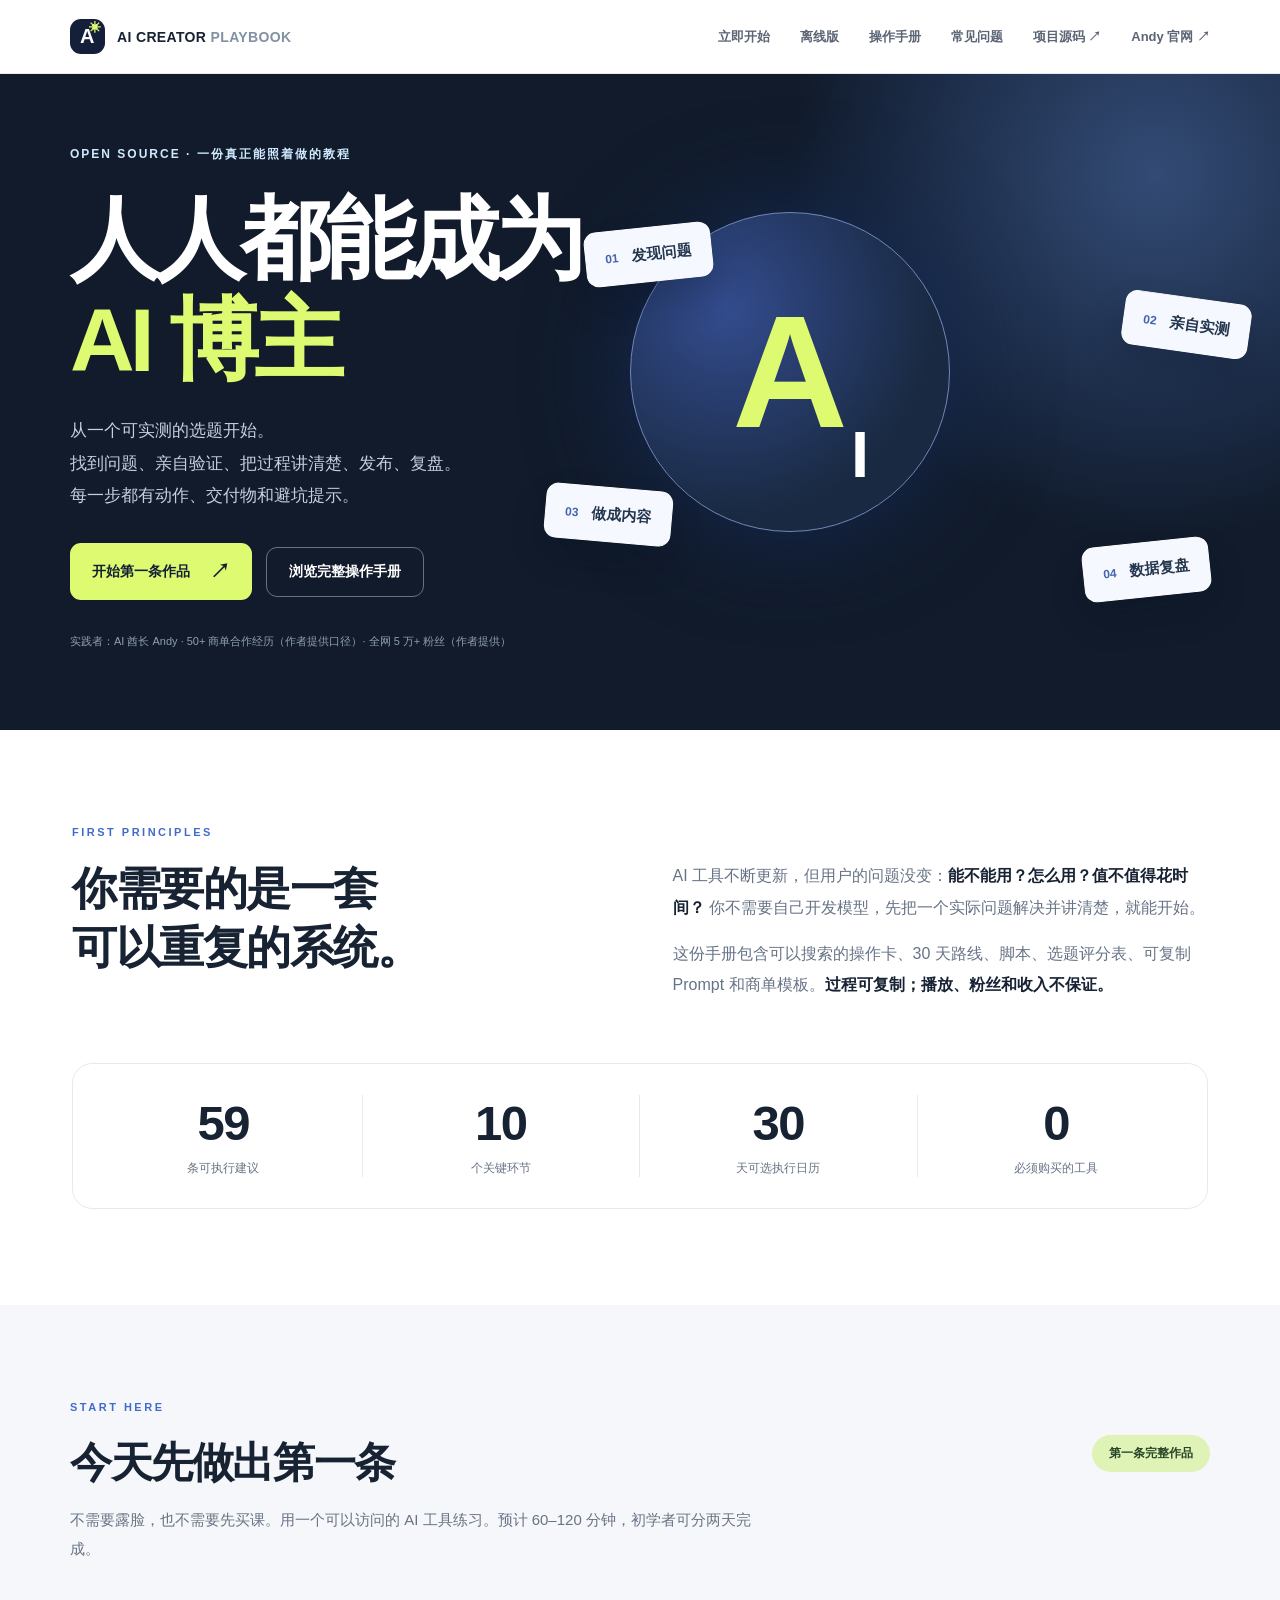
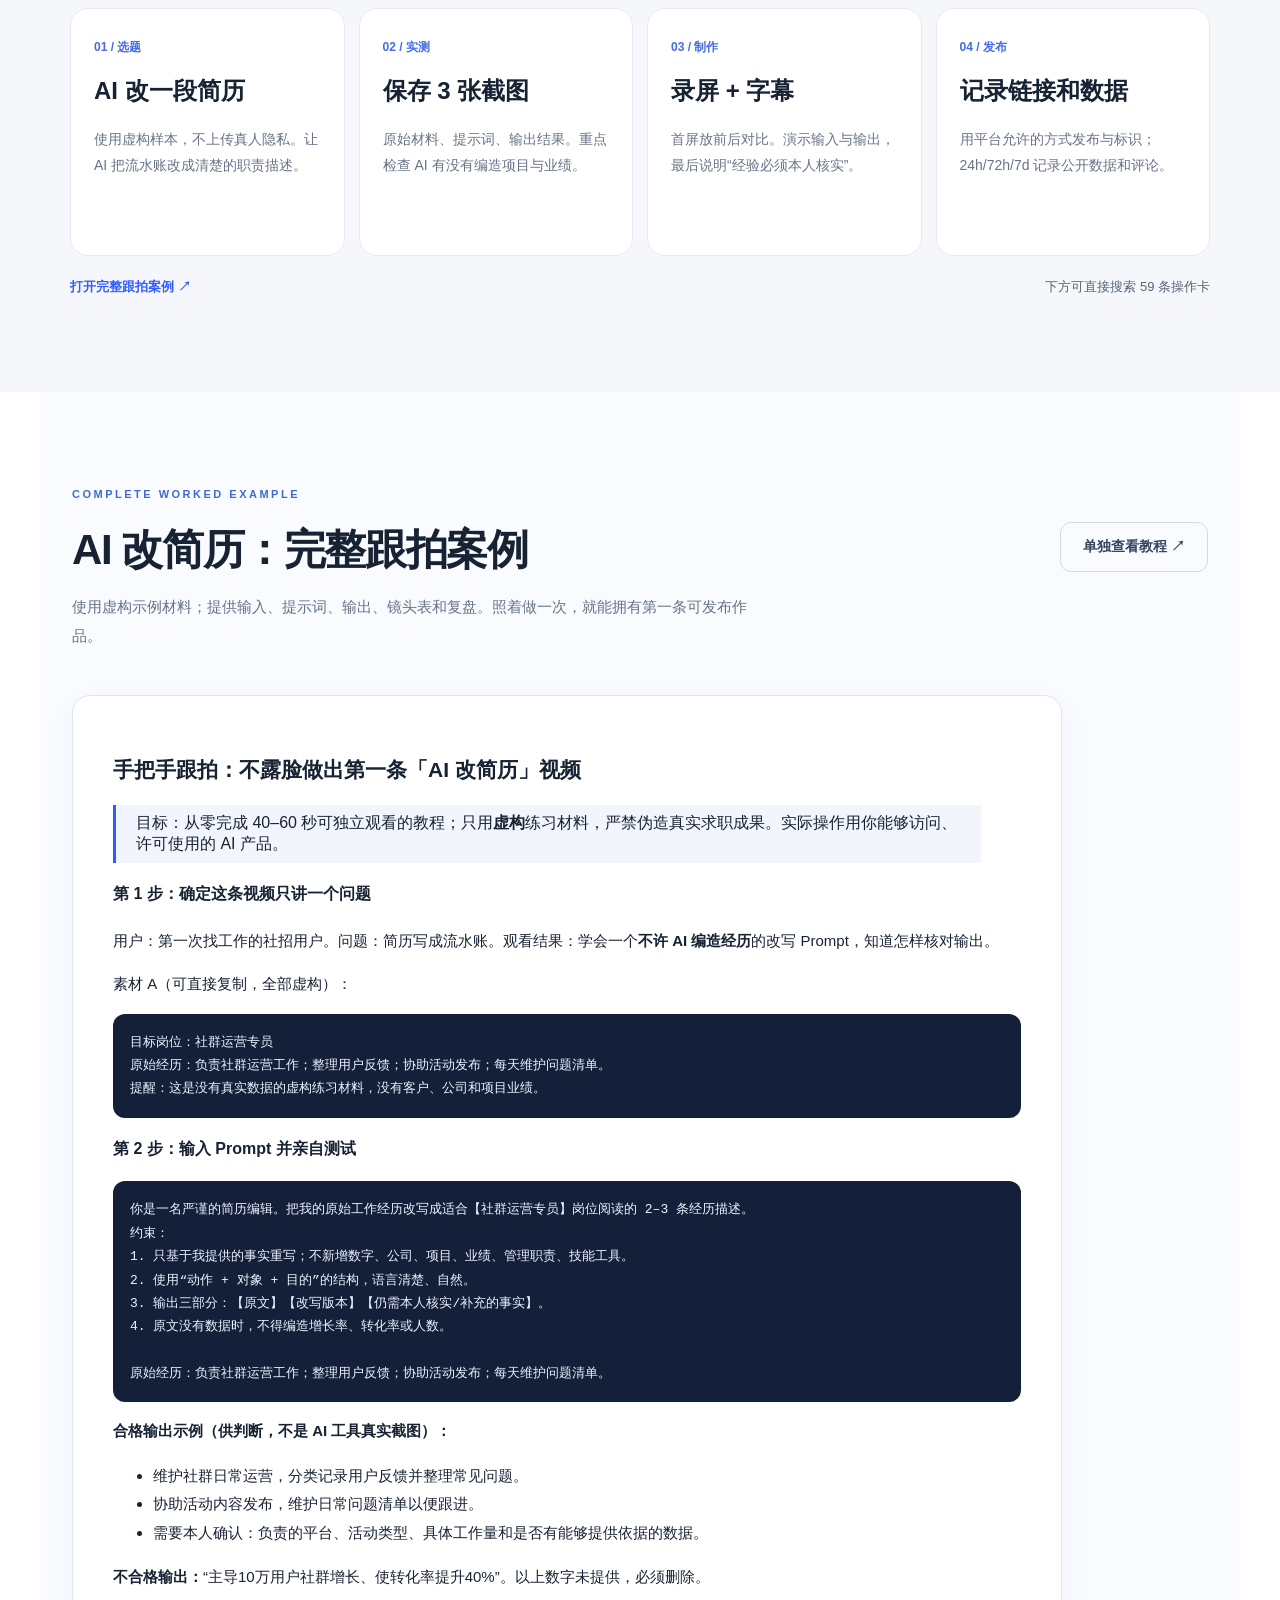
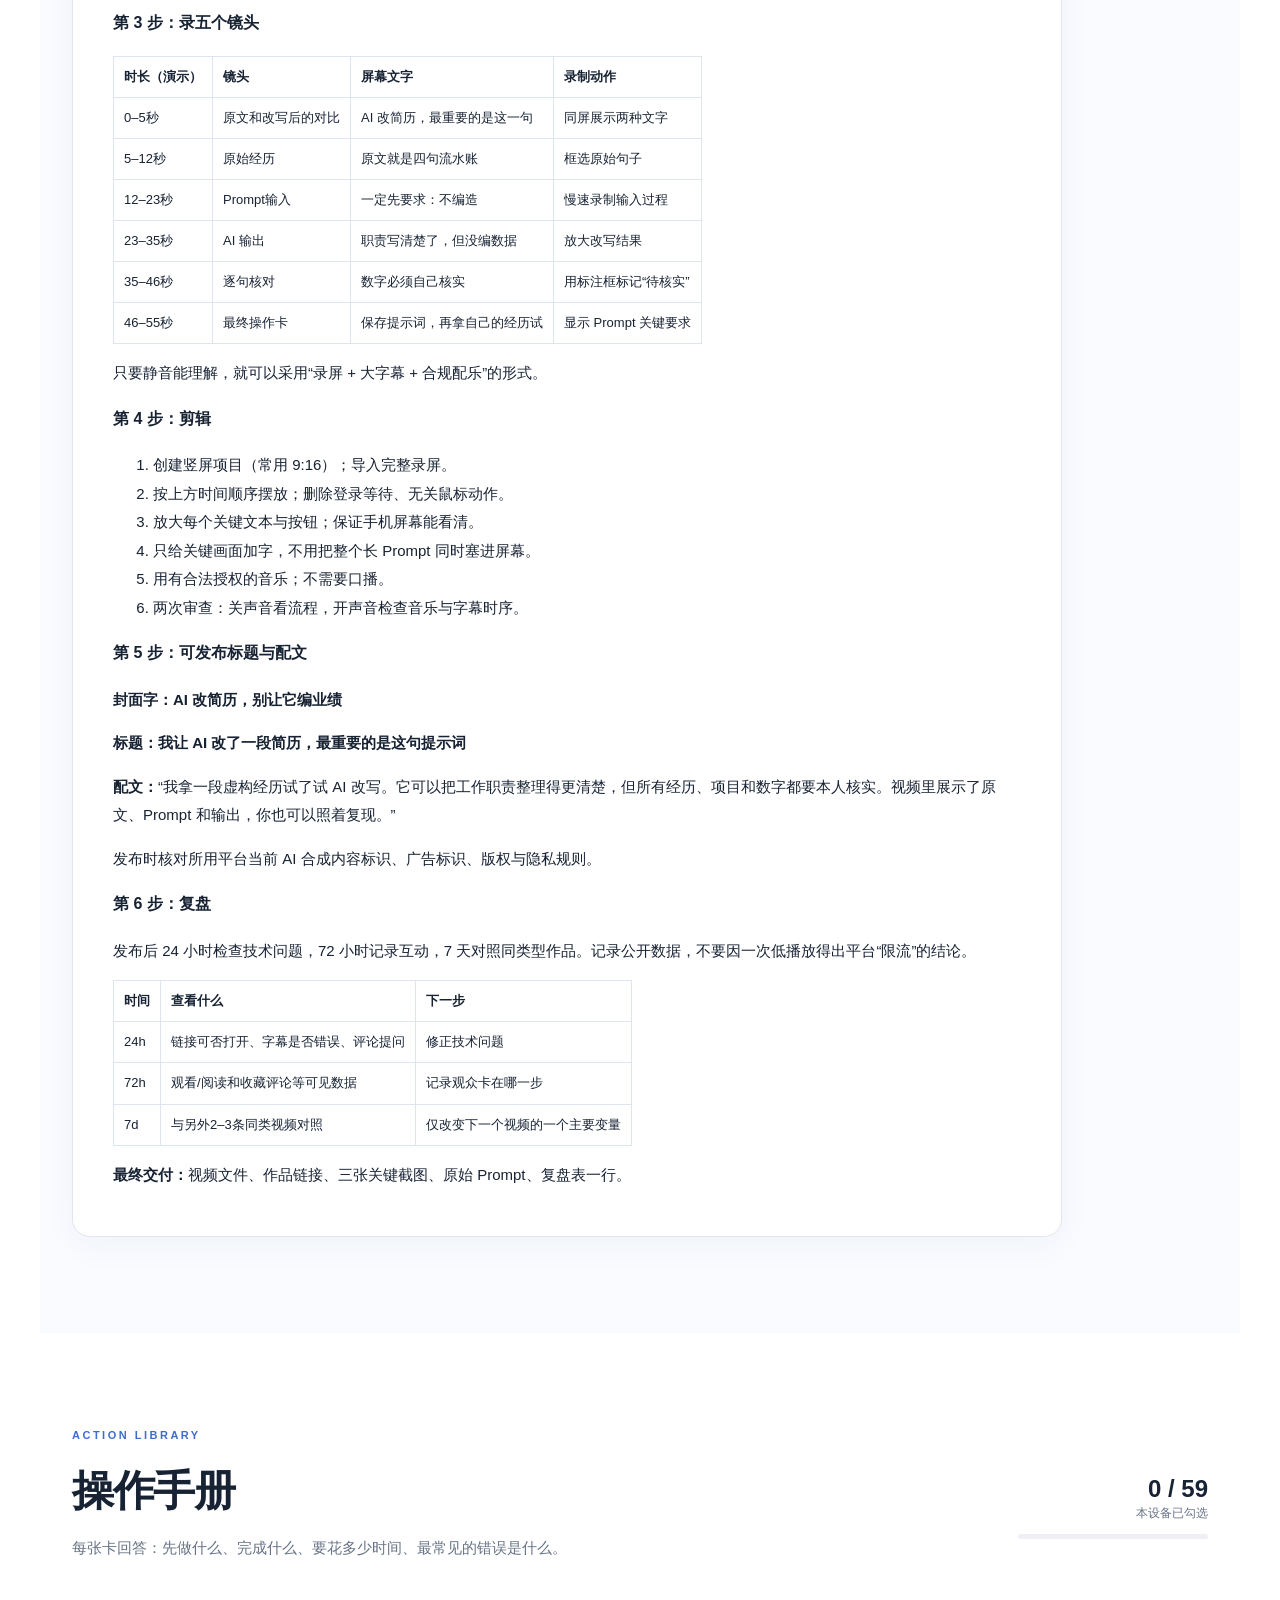
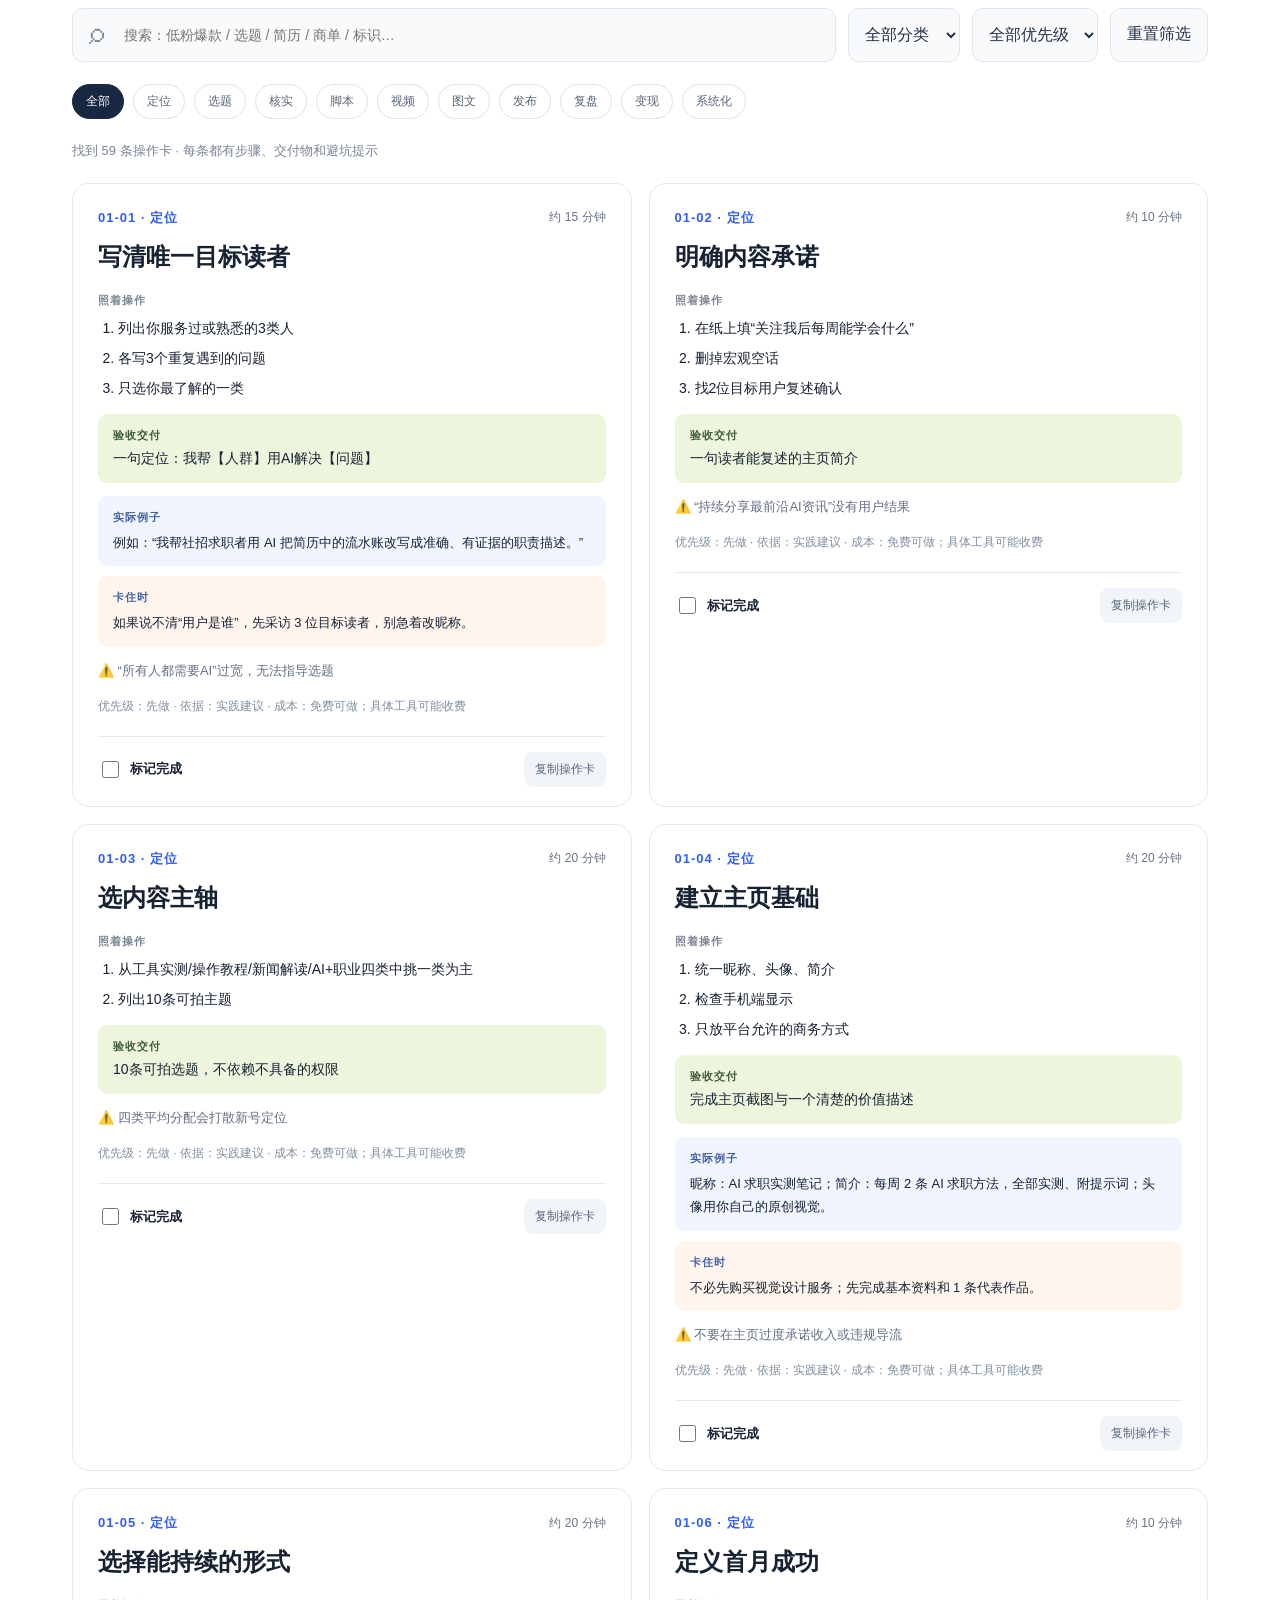
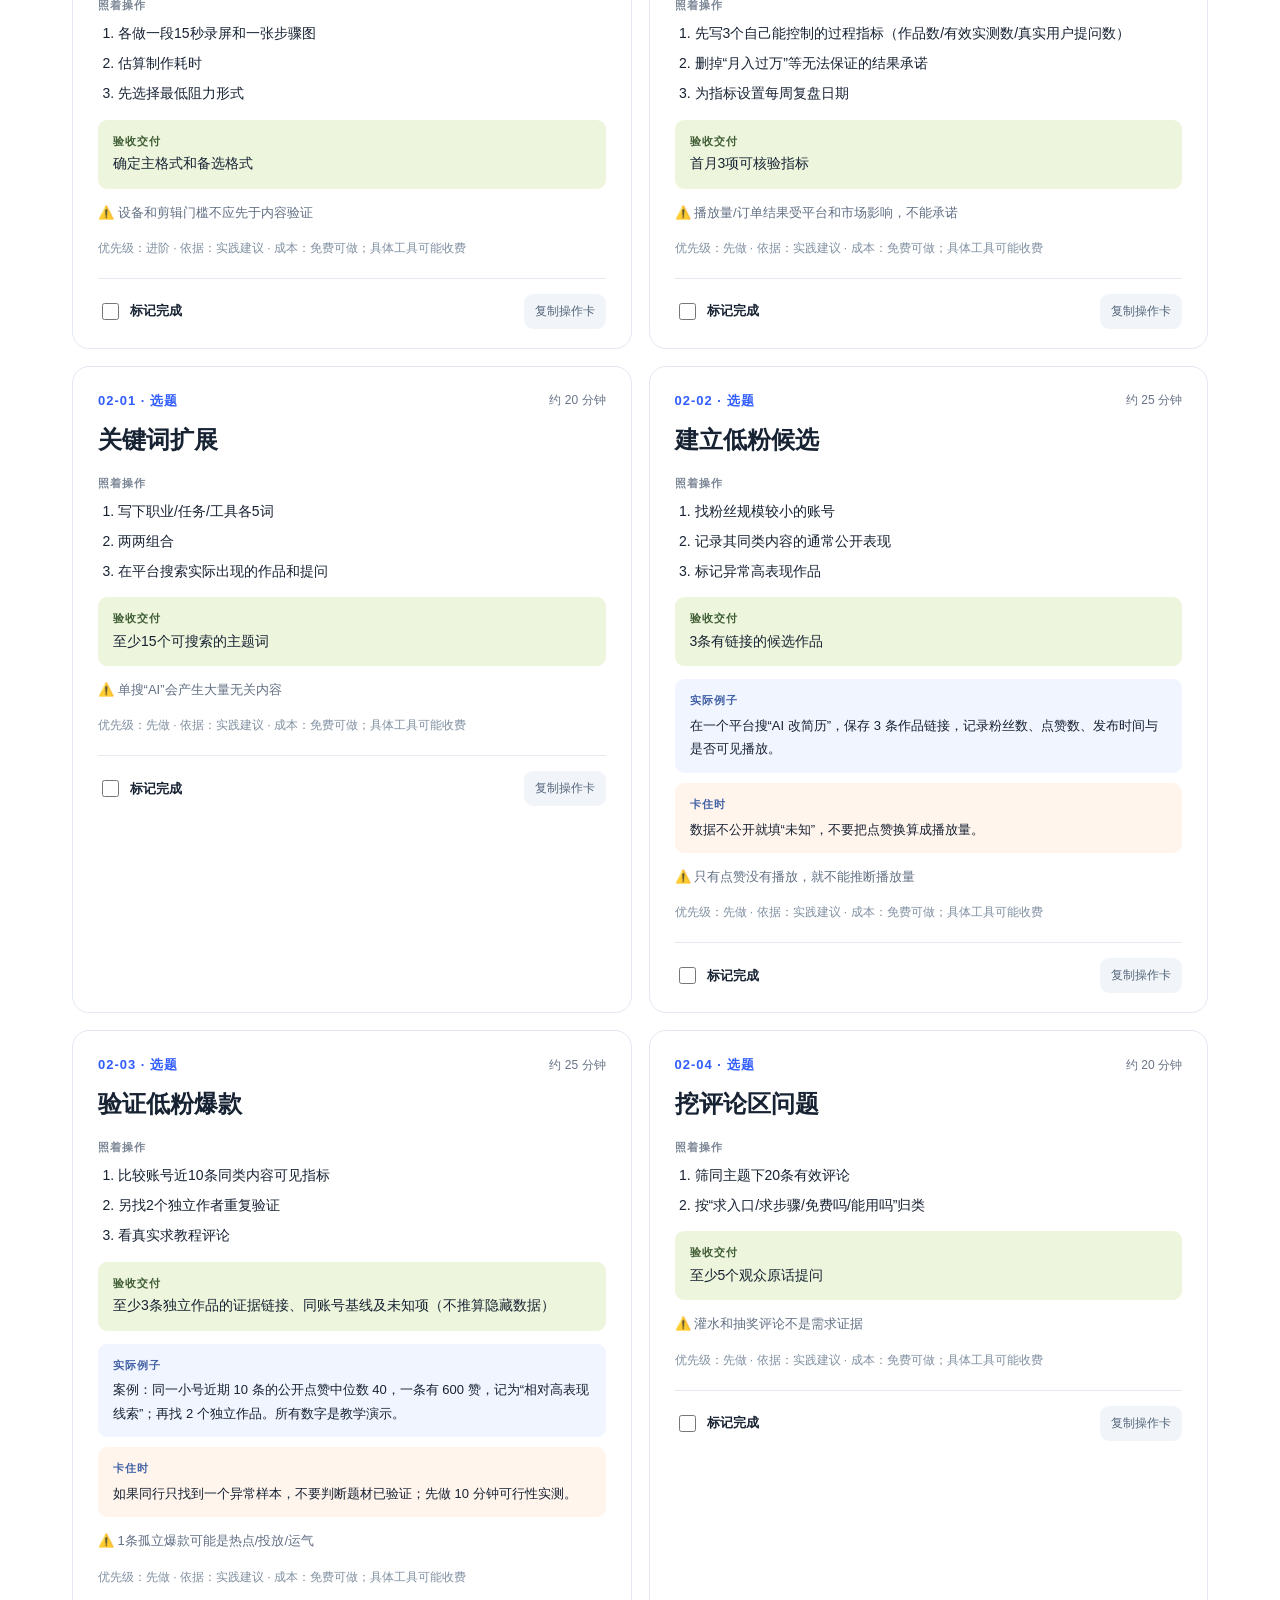
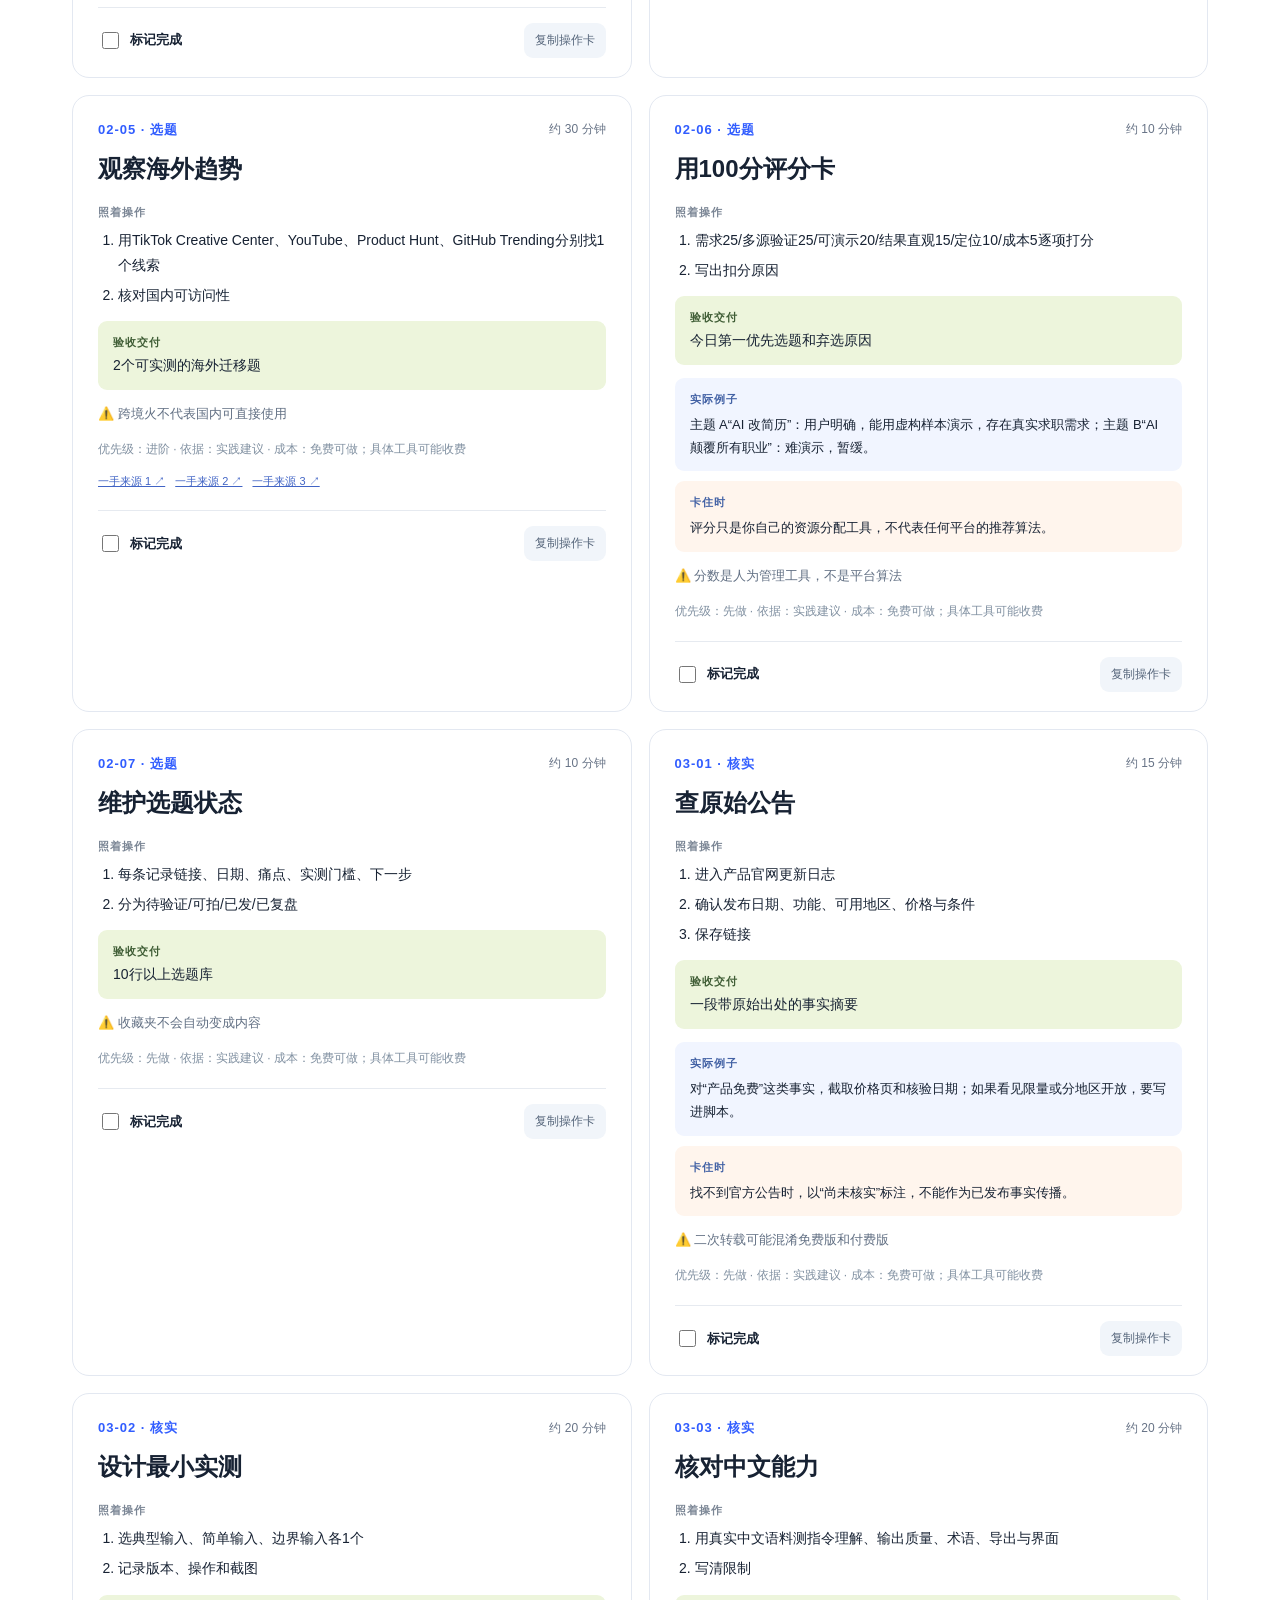
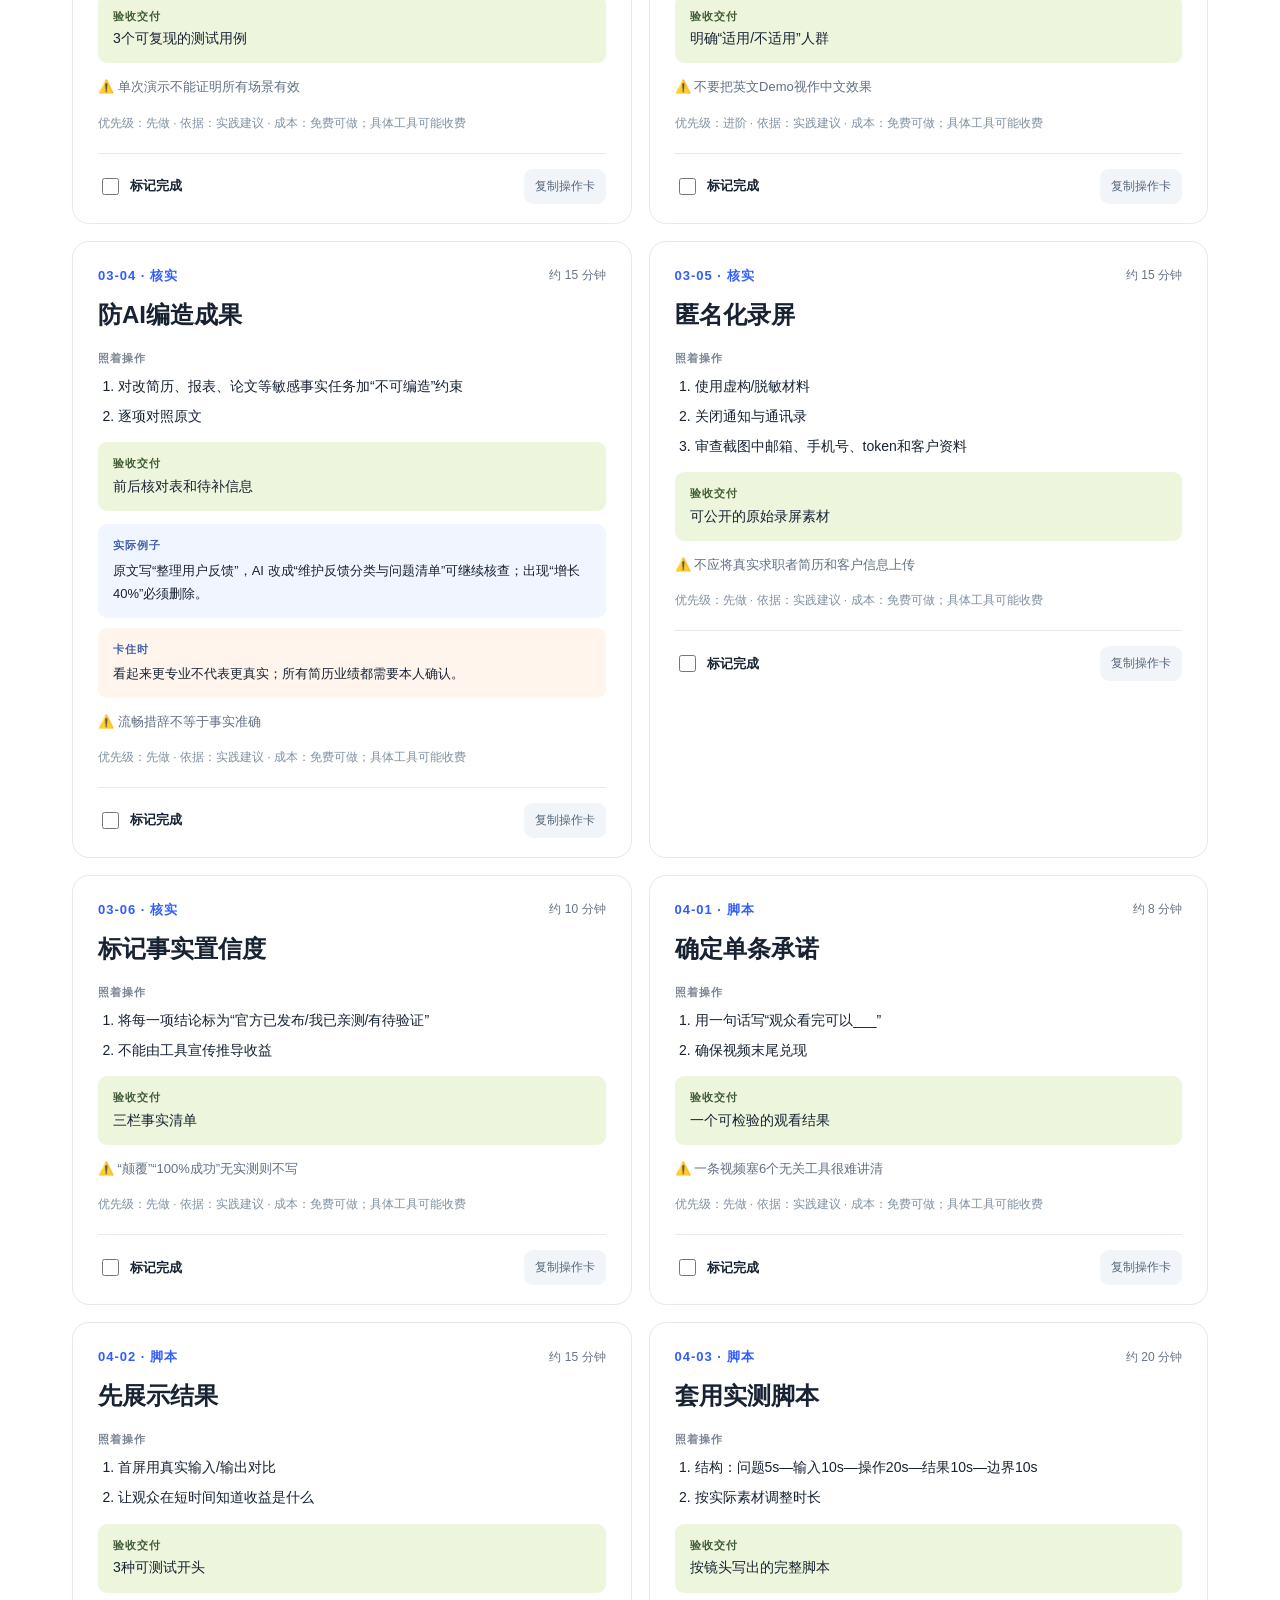
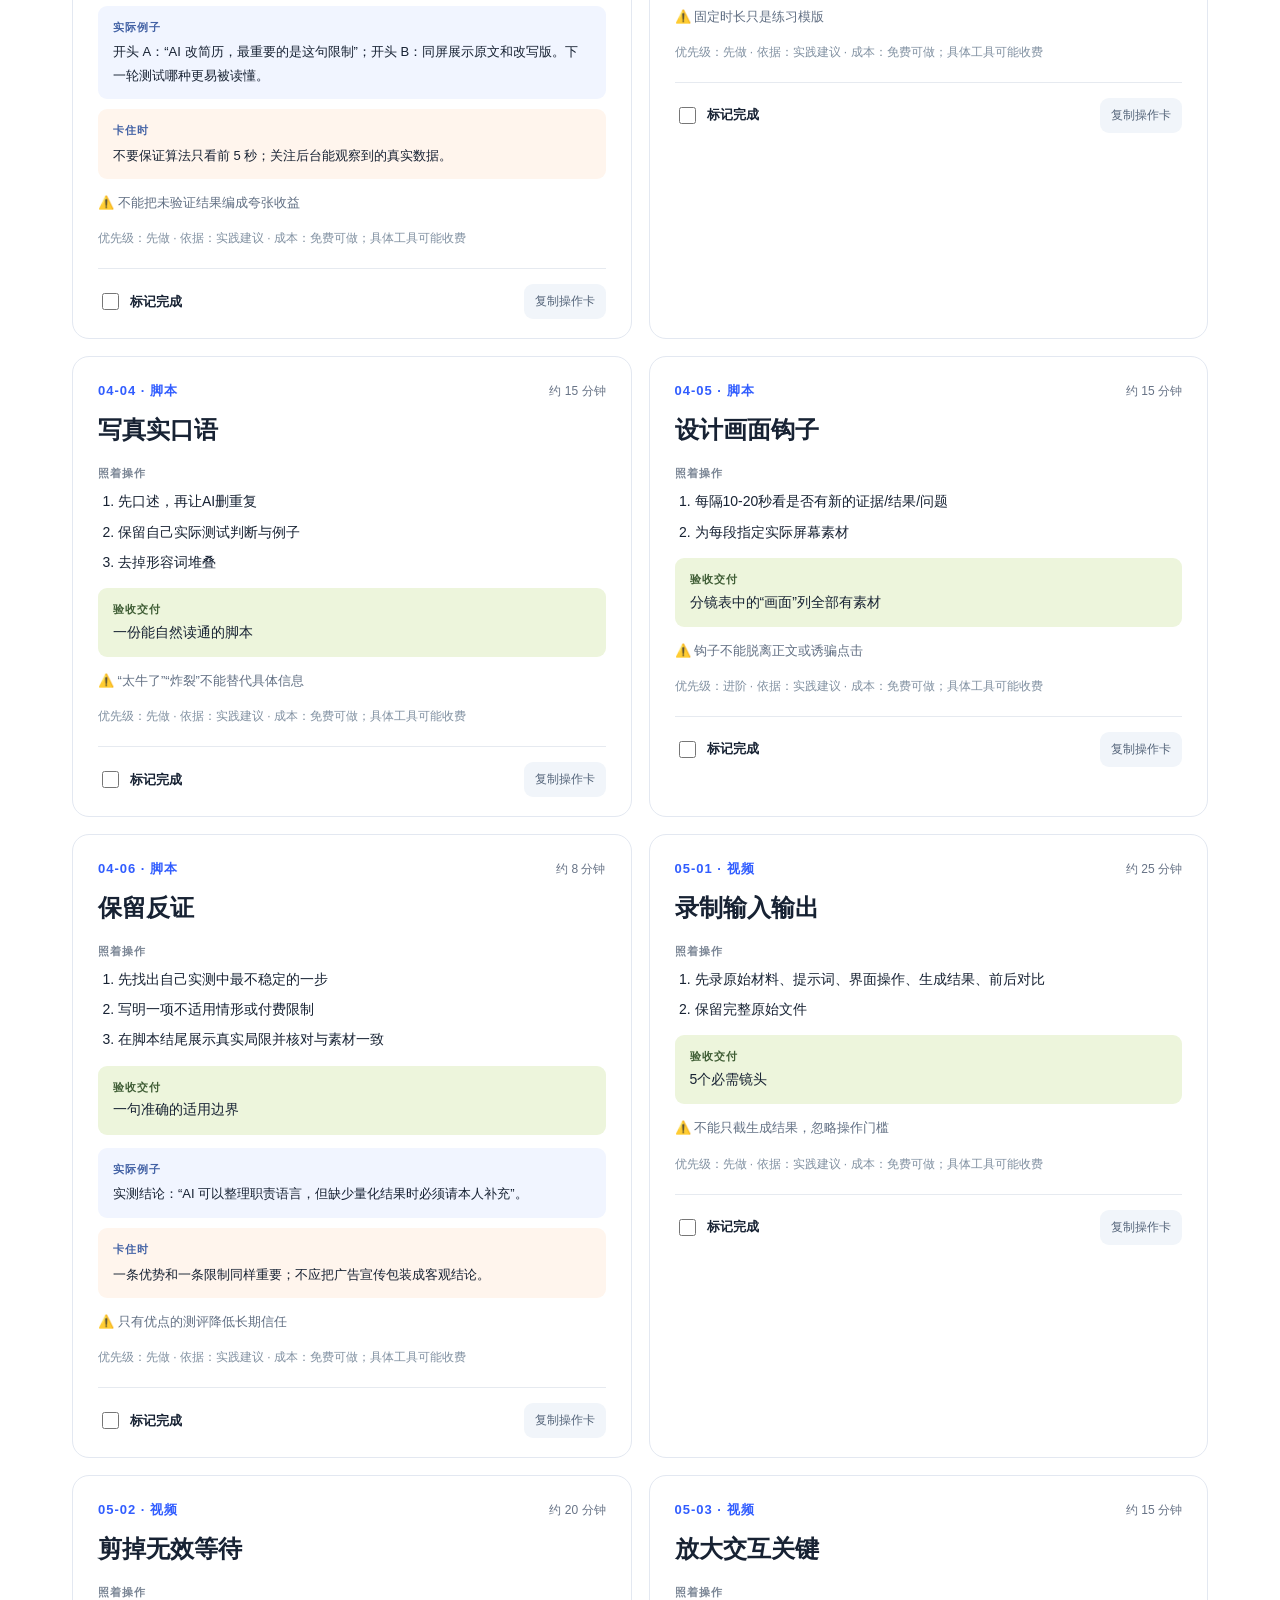
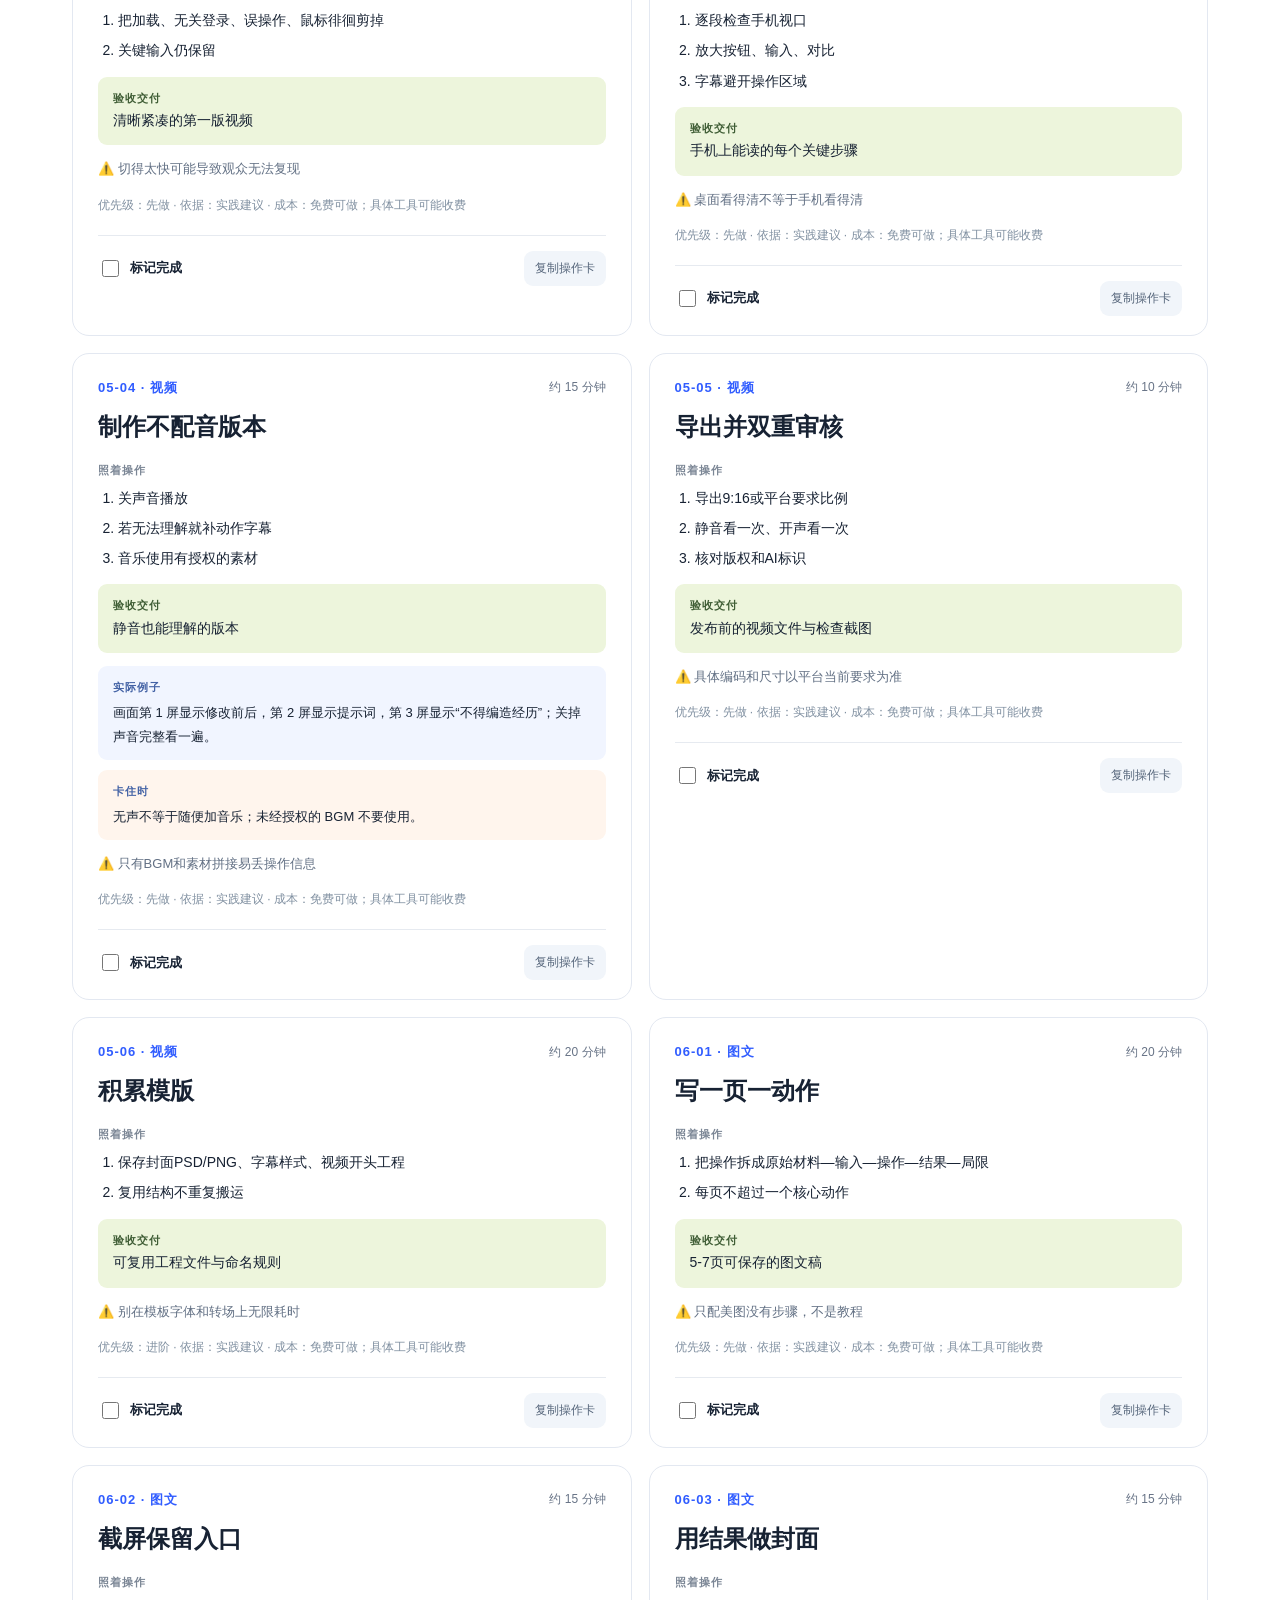
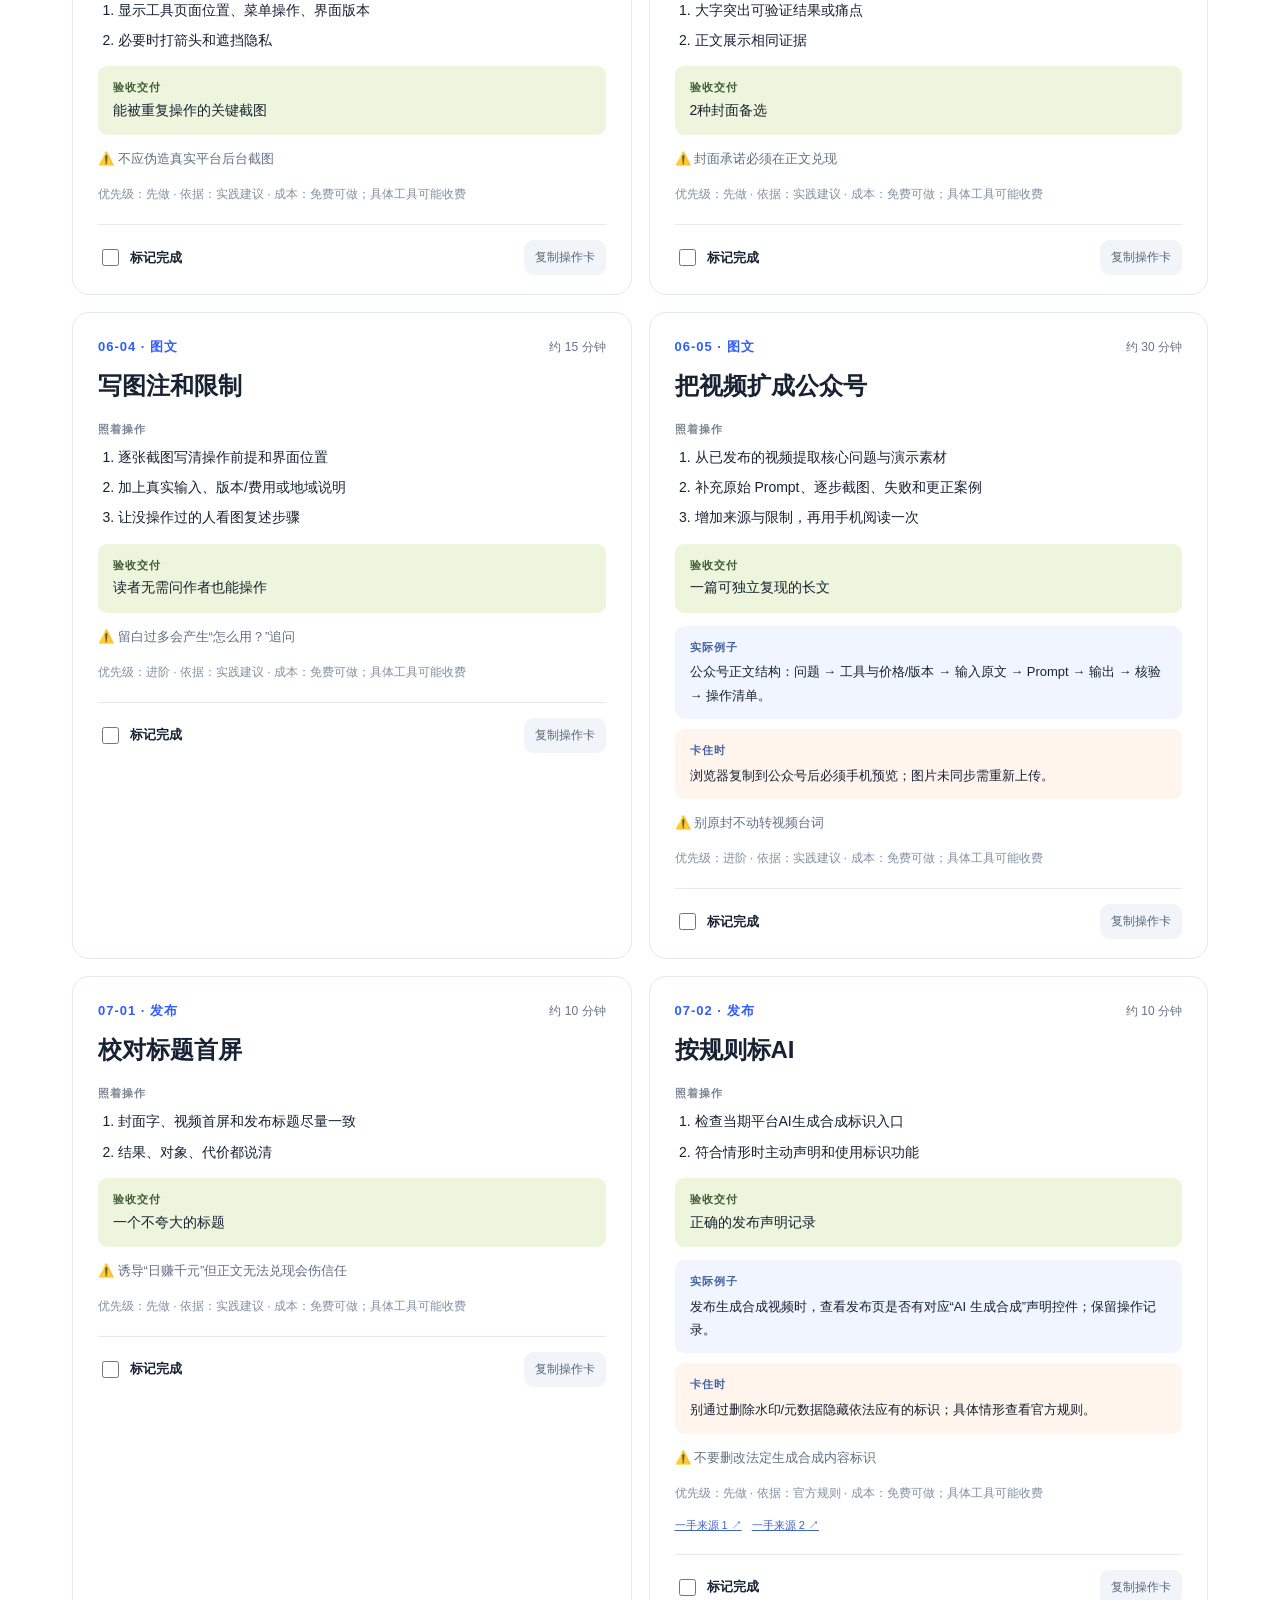
==== commit d9f7f7ee: "Add optional author consulting and official website navigation" ====
--- a/docs/index.html
+++ b/docs/index.html
@@ -1,5 +1,5 @@
 <!doctype html><html lang="zh-CN"><head><meta charset="utf-8"><meta name="viewport" content="width=device-width,initial-scale=1"><meta name="color-scheme" content="light"><meta name="theme-color" content="#111b2b"><meta name="description" content="普通人从零开始做 AI 博主的可执行开源手册：选题、实测、视频、图文、数据复盘、商单及30天计划。"><title>人人都能成为 AI 博主 · AI 酋长 Andy</title><link rel="stylesheet" href="assets/site.css"><link rel="icon" href="assets/favicon.svg" type="image/svg+xml"></head>
-<body><a class="skip" href="#main">跳转到正文</a><nav class="nav"><a class="brand" href="#top"><span class="brand-mark">A<span>✳</span></span><span>AI CREATOR <em>PLAYBOOK</em></span></a><div class="nav-links"><a href="#quickstart">立即开始</a><a href="offline.html" download="AI-Creator-Playbook.html">离线版</a><a href="#playbook">操作手册</a><a href="#faq">常见问题</a><a id="repoLink" href="https://github.com/AIPMAndy/HowToBeAnAICreator" target="_blank" rel="noopener">项目源码 ↗</a></div></nav>
+<body><a class="skip" href="#main">跳转到正文</a><nav class="nav"><a class="brand" href="#top"><span class="brand-mark">A<span>✳</span></span><span>AI CREATOR <em>PLAYBOOK</em></span></a><div class="nav-links"><a href="#quickstart">立即开始</a><a href="offline.html" download="AI-Creator-Playbook.html">离线版</a><a href="#playbook">操作手册</a><a href="#faq">常见问题</a><a id="repoLink" href="https://github.com/AIPMAndy/HowToBeAnAICreator" target="_blank" rel="noopener">项目源码 ↗</a><a href="https://metaver.vip/" target="_blank" rel="noopener noreferrer">Andy 官网 ↗</a></div></nav>
 <main id="main"><header class="hero" id="top"><div class="hero-glow"></div><div class="hero-inner"><span class="eyebrow">OPEN SOURCE · 一份真正能照着做的教程</span><h1>人人都能成为<br><span>AI 博主</span></h1><p class="hero-copy">从一个可实测的选题开始。<br>找到问题、亲自验证、把过程讲清楚、发布、复盘。<br>每一步都有动作、交付物和避坑提示。</p><div class="hero-actions"><a class="primary" href="#quickstart">开始第一条作品 <span>↗</span></a><a class="secondary" href="#playbook">浏览完整操作手册</a></div><p class="tiny">实践者：AI 酋长 Andy · 50+ 商单合作经历（作者提供口径）· 全网 5 万+ 粉丝（作者提供）</p></div><div class="hero-art" aria-hidden="true"><div class="orb">A<span>I</span></div><div class="art-card c1"><b>01</b> 发现问题</div><div class="art-card c2"><b>02</b> 亲自实测</div><div class="art-card c3"><b>03</b> 做成内容</div><div class="art-card c4"><b>04</b> 数据复盘</div></div></header>
 <section class="intro wrap"><div class="section-meta">FIRST PRINCIPLES</div><div class="lead-grid"><h2>你需要的是一套<br>可以重复的系统。</h2><div><p>AI 工具不断更新，但用户的问题没变：<strong>能不能用？怎么用？值不值得花时间？</strong> 你不需要自己开发模型，先把一个实际问题解决并讲清楚，就能开始。</p><p>这份手册包含可以搜索的操作卡、30 天路线、脚本、选题评分表、可复制 Prompt 和商单模板。<strong>过程可复制；播放、粉丝和收入不保证。</strong></p></div></div><div class="stats"><div><strong id="statCards">59</strong><span>条可执行建议</span></div><div><strong>10</strong><span>个关键环节</span></div><div><strong>30</strong><span>天可选执行日历</span></div><div><strong>0</strong><span>必须购买的工具</span></div></div></section>
 <section class="quick wrap" id="quickstart"><div class="section-meta">START HERE</div><div class="section-header"><div><h2>今天先做出第一条</h2><p>不需要露脸，也不需要先买课。用一个可以访问的 AI 工具练习。预计 60–120 分钟，初学者可分两天完成。</p></div><span class="chip">第一条完整作品</span></div><div class="quick-grid"><article><span>01 / 选题</span><h3>AI 改一段简历</h3><p>使用虚构样本，不上传真人隐私。让 AI 把流水账改成清楚的职责描述。</p></article><article><span>02 / 实测</span><h3>保存 3 张截图</h3><p>原始材料、提示词、输出结果。重点检查 AI 有没有编造项目与业绩。</p></article><article><span>03 / 制作</span><h3>录屏 + 字幕</h3><p>首屏放前后对比。演示输入与输出，最后说明“经验必须本人核实”。</p></article><article><span>04 / 发布</span><h3>记录链接和数据</h3><p>用平台允许的方式发布与标识；24h/72h/7d 记录公开数据和评论。</p></article></div><div class="quick-footer"><a href="#first-example">打开完整跟拍案例 ↗</a><span>下方可直接搜索 59 条操作卡</span></div></section>
@@ -39,6 +39,7 @@
 <p><strong>最终交付：</strong>视频文件、作品链接、三张关键截图、原始 Prompt、复盘表一行。</p></div></section>
 <section class="play wrap" id="playbook"><div class="section-meta">ACTION LIBRARY</div><div class="section-header"><div><h2>操作手册</h2><p>每张卡回答：先做什么、完成什么、要花多少时间、最常见的错误是什么。</p></div><div class="progress"><b id="progressCount">0 / 59</b><span>本设备已勾选</span><div class="progress-track"><i id="progressBar"></i></div></div></div><div class="toolbar"><div class="search-wrap"><span aria-hidden="true">⌕</span><input id="search" type="search" placeholder="搜索：低粉爆款 / 选题 / 简历 / 商单 / 标识…" aria-label="搜索操作卡"></div><select id="category" aria-label="选择分类"><option value="">全部分类</option></select><select id="priority" aria-label="选择优先级"><option value="">全部优先级</option><option value="高">优先做</option><option value="中">进阶再做</option></select><button id="clear" class="clear" type="button">重置筛选</button></div><div class="category-pills" id="pills"></div><p class="count" id="resultCount">正在加载内容…</p><div class="cards" id="cards" aria-live="polite"></div><div class="progress-tools" aria-label="进度管理"><label class="filter-checkbox"><input id="unfinishedOnly" type="checkbox">只看未完成</label><button id="exportProgress" type="button" class="tool-btn">导出进度 JSON</button><label class="import-label tool-btn" for="importProgress">导入进度 JSON <input type="file" id="importProgress" accept="application/json,.json" hidden></label><button type="button" id="resetProgress" class="tool-btn tool-danger">清除进度</button></div><p class="save-status" id="saveStatus" role="status" aria-live="polite">本机保存进度，可随时导出备份；不会上传服务器。</p><div class="empty" id="empty" hidden>没有找到对应内容，换一个关键词试试。</div></section>
 <section class="path wrap" id="route"><div class="section-meta">30 DAY PATH</div><div class="section-header"><div><h2>30 天，把流程跑通</h2><p>计划按交付物设计，适合从零开始执行。允许减速，不承诺任何收益。</p></div><a class="secondary dark-link" href="downloads/30-day-plan.csv">查看 CSV 版本 ↗</a></div><div class="day-tools"><span id="dayProgress">0 / 30 天已完成</span><label class="filter-checkbox"><input id="daysUnfinished" type="checkbox">仅看未完成</label></div><div id="dayGrid" class="day-grid" aria-label="30 天逐日执行计划"></div><div class="timeline"><div><b>W01</b><h3>建立流程</h3><p>选用户、建账号、找题、亲测、发出第一条。</p></div><div><b>W02</b><h3>验证方向</h3><p>做不同题材的作品，记录反馈，理解需求。</p></div><div><b>W03</b><h3>建立系列</h3><p>围绕最好的一类真实问题连续输出。</p></div><div><b>W04</b><h3>测试商业承接</h3><p>准备作品集与合作资料，合法合规建联。</p></div></div><div class="callout"><strong>结果定义</strong><p>能够独立完成一条有事实依据的作品、把过程记录下来，并根据数据提出下一条实验假设，就算完成第一阶段。</p></div></section>
+<aside class="consultation" id="consultation" aria-labelledby="consultationTitle"><div><p class="consultation-label">作者咨询服务 · 按需了解</p><h2 id="consultationTitle">想聊聊你的 AI 创作方向？</h2><p>AI 创作、个人 IP 定位、AI 应用与副业起步，或求职与职业转型，都可以找这份手册的作者 AI 酋长 Andy 聊聊。</p><p class="consultation-note">手册持续免费开放。咨询按需选择，服务范围与费用先沟通确认。</p></div><div class="consultation-contact"><p>微信 <strong id="wechatId">AIPMAndy</strong></p><div class="consultation-actions"><button class="tool-btn" id="copyWechat" type="button">复制微信号</button><a href="https://metaver.vip/" target="_blank" rel="noopener noreferrer">Andy 官网 ↗</a></div><p class="consultation-note">添加时备注想聊的问题，简单说说目前的情况。</p><p id="contactStatus" class="consultation-status" role="status" aria-live="polite"></p></div></aside>
 <section class="faq wrap" id="faq"><div class="section-meta">QUESTIONS & ANSWERS</div><h2>常见问题</h2><details open><summary>真的完全不会编程，也可以开始吗？</summary><p>可以从录屏教程和 AI+行业场景入手。技术内容需要专业能力，但“展示某工具如何解决一个实际问题”不以编程为前提。要亲自测试，不要编造。</p></details><details><summary>每天要发几条？7 天能有商单吗？</summary><p>没有统一频率，也没有 7 天变现保证。先用每周 2–3 条的可持续频率做实验，保证实测、可读性和复盘。商单取决于受众、作品质量、市场需求和商务条件。</p></details><details><summary>低粉爆款的标准是不是 1000 粉、10 万播放？</summary><p>不是固定阈值。优先比较同账号同类作品的基线，再找独立作品交叉验证；看不到播放数就不推测。所谓“低粉爆款”只是值得研究的线索。</p></details><details><summary>可以直接搬运海外博主的内容吗？</summary><p>不推荐。可以研究选题和用户需求，但演示、脚本、截图和素材最好自己制作，并尊重版权、平台规则和作者署名要求。</p></details><details><summary>AI 制作的视频要标识吗？广告合作呢？</summary><p>按照实际生成合成情况和平台功能进行声明与标识，商业推广另依法履行广告标识义务。可阅读下方监管部门原文。</p></details><details><summary>离线版可以打开吗？进度会上传吗？</summary><p>离线版是单文件 HTML，可以双击打开。进度只在本地浏览器保存，不用注册，也不会发送给服务器；可以用“导出进度 JSON / 导入进度 JSON”跨设备手动同步。部分浏览器隐私模式可能禁止持久存储，请及时导出。</p></details></section>
 <section class="sources wrap"><div class="section-meta">PRIMARY SOURCES</div><h2>重要规则与资料源头</h2><p>对事实、规则与产品能力做区分。以下是官方规则或一手资料入口；普通创作方法标注为实践建议，不包装为平台算法。</p><div class="links"><a href="https://www.cac.gov.cn/2025-03/14/c_1743654684782215.htm" target="_blank" rel="noopener">人工智能生成合成内容标识办法 <span>↗</span></a><a href="https://www.samr.gov.cn/zw/zfxxgk/fdzdgknr/fgs/art/2023/art_d93a579afd45413e8576e4623fab348f.html" target="_blank" rel="noopener">互联网广告管理办法 <span>↗</span></a><a href="https://support.google.com/youtube/answer/9002587?hl=en" target="_blank" rel="noopener">YouTube Analytics 官方帮助 <span>↗</span></a><a href="https://ads.tiktok.com/creative/creativeCenter/trends" target="_blank" rel="noopener">TikTok Creative Center <span>↗</span></a><a href="https://www.producthunt.com/" target="_blank" rel="noopener">Product Hunt 新产品 <span>↗</span></a><a href="https://github.com/trending" target="_blank" rel="noopener">GitHub Trending <span>↗</span></a></div></section></main>
-<footer class="footer"><div><strong>人人都能成为 AI 博主</strong><p>AI 酋长 Andy · 开源给每一个愿意动手的人</p></div><p>公开、可核验、可复现。不要为流量制造虚假结果。<br>方法不承诺粉丝增长和商业收益。</p></footer><script src="assets/site.js" defer></script></body></html>
+<footer class="footer"><div><strong>人人都能成为 AI 博主</strong><p>AI 酋长 Andy · 开源给每一个愿意动手的人</p><p><a href="https://metaver.vip/" target="_blank" rel="noopener noreferrer">Andy 官网 ↗</a> · <a href="#consultation">咨询与联系</a> · 微信 AIPMAndy</p></div><p>公开、可核验、可复现。不要为流量制造虚假结果。<br>方法不承诺粉丝增长和商业收益。</p></footer><script src="assets/site.js" defer></script></body></html>
--- a/docs/assets/site.css
+++ b/docs/assets/site.css
@@ -15,3 +15,9 @@
 @media(prefers-reduced-motion:reduce){html{scroll-behavior:auto}.entry,.progress-track i{transition:none}}
 
 .entry-example,.entry-blocked{border-radius:9px;padding:12px 15px;margin-top:10px;font-size:13px;line-height:1.8;background:#f1f5ff}.entry-blocked{background:#fff5ed}.entry-example b,.entry-blocked b{display:block;font-size:11px;letter-spacing:1px;margin-bottom:3px;color:#4362a5}
+
+/* Optional author contact, after the learning plan. */
+.consultation{width:calc(100% - 64px);max-width:1136px;margin:48px auto 0;padding:30px 32px;border:1px solid var(--line);border-radius:16px;background:#f9fafc;display:grid;grid-template-columns:minmax(0,1.6fr) minmax(0,1fr);gap:36px;align-items:center;scroll-margin-top:120px}
+.consultation-label{font-size:12px;font-weight:700;color:var(--muted);margin:0 0 10px}.consultation h2{font-size:24px;line-height:1.4;margin:0 0 12px}.consultation p{font-size:14px;line-height:1.85;color:#536277}.consultation .consultation-label,.consultation .consultation-note,.consultation-status{font-size:12px}.consultation-note{margin-bottom:0}.consultation-contact strong{color:var(--ink);font-size:20px;user-select:all}.consultation-actions{display:flex;align-items:center;flex-wrap:wrap;gap:16px}.consultation-actions a{font-size:13px;font-weight:700;color:var(--blue)}.consultation-status{min-height:22px;margin:6px 0 0}.footer a:hover{text-decoration:underline}
+@media(max-width:980px){.nav-links{gap:18px}}
+@media(max-width:650px){.nav{height:auto;min-height:61px;flex-wrap:wrap;gap:12px;padding:12px 18px}.nav-links{width:100%;justify-content:space-between;gap:8px;font-size:12px}.nav-links a{white-space:nowrap}.consultation{width:calc(100% - 42px);padding:22px;grid-template-columns:1fr;gap:16px;margin-top:32px}.consultation h2{font-size:22px}.consultation-actions .tool-btn{flex:0 1 auto}}
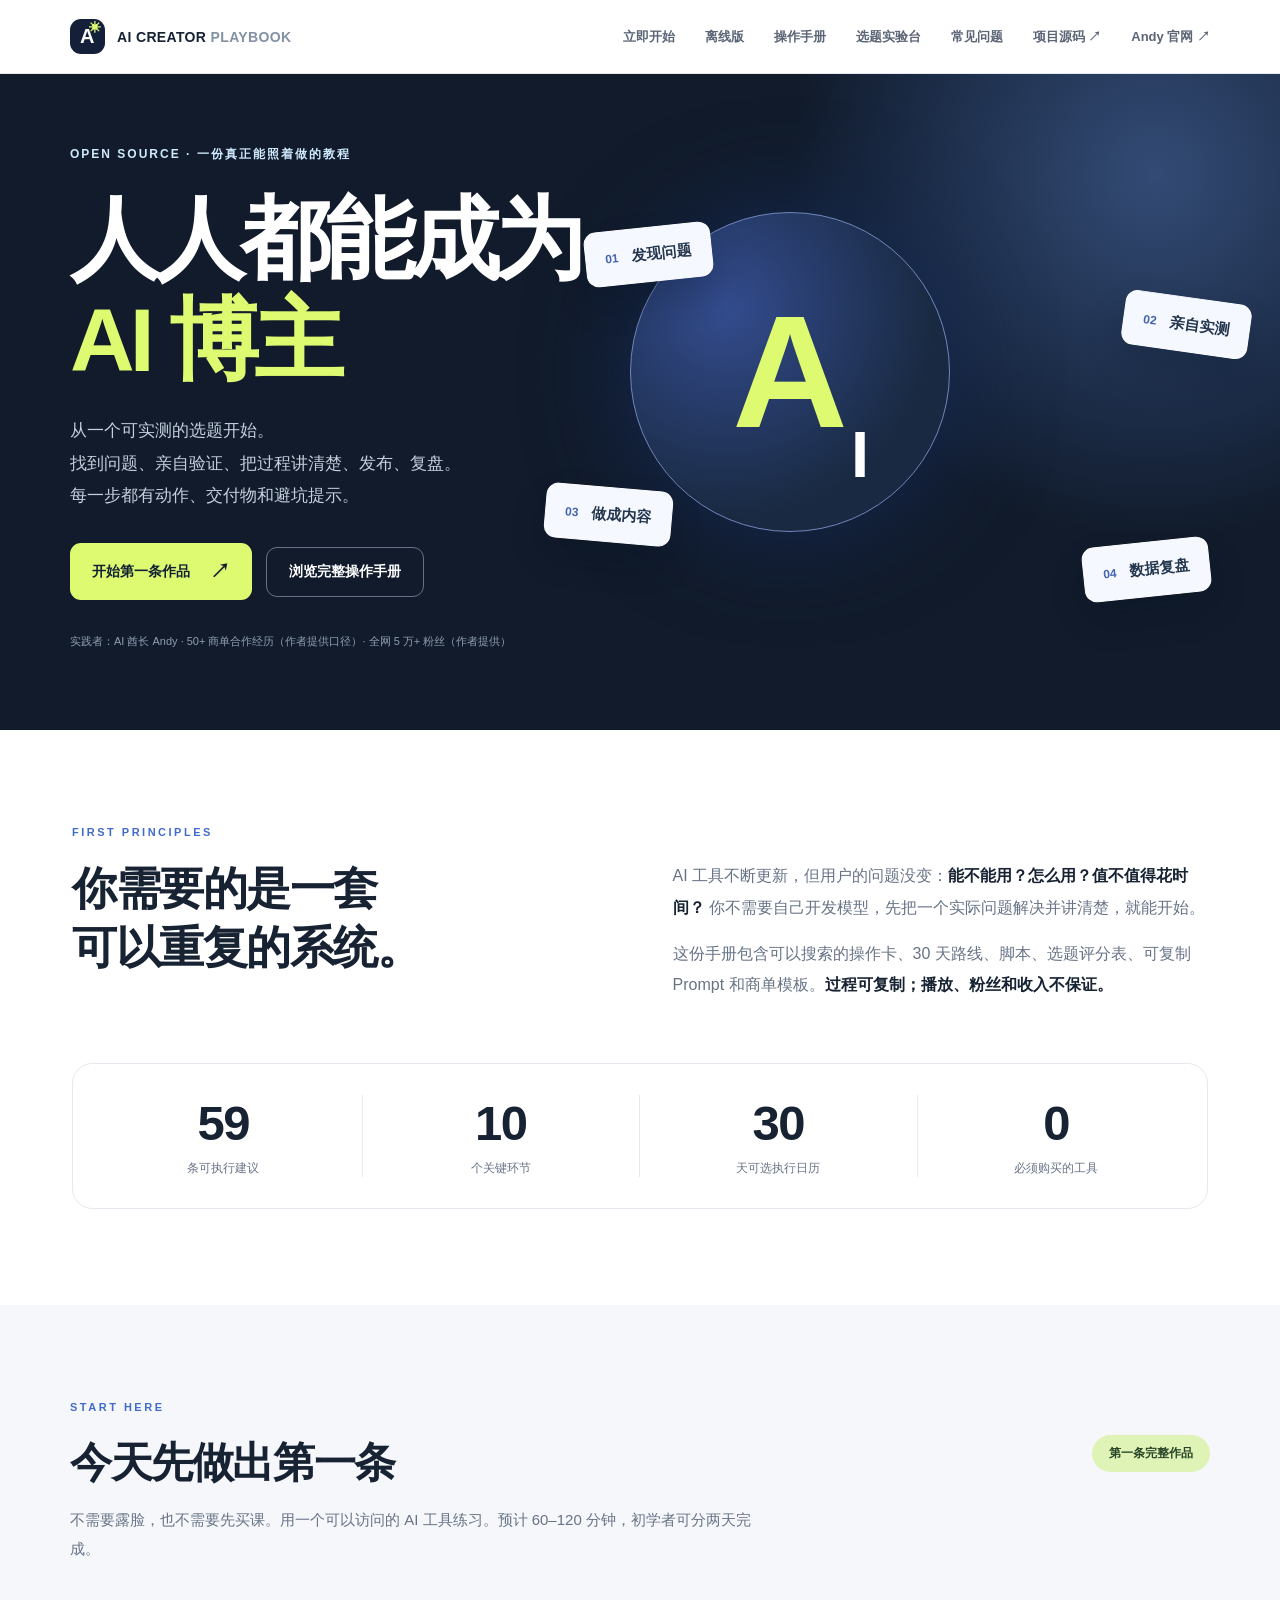
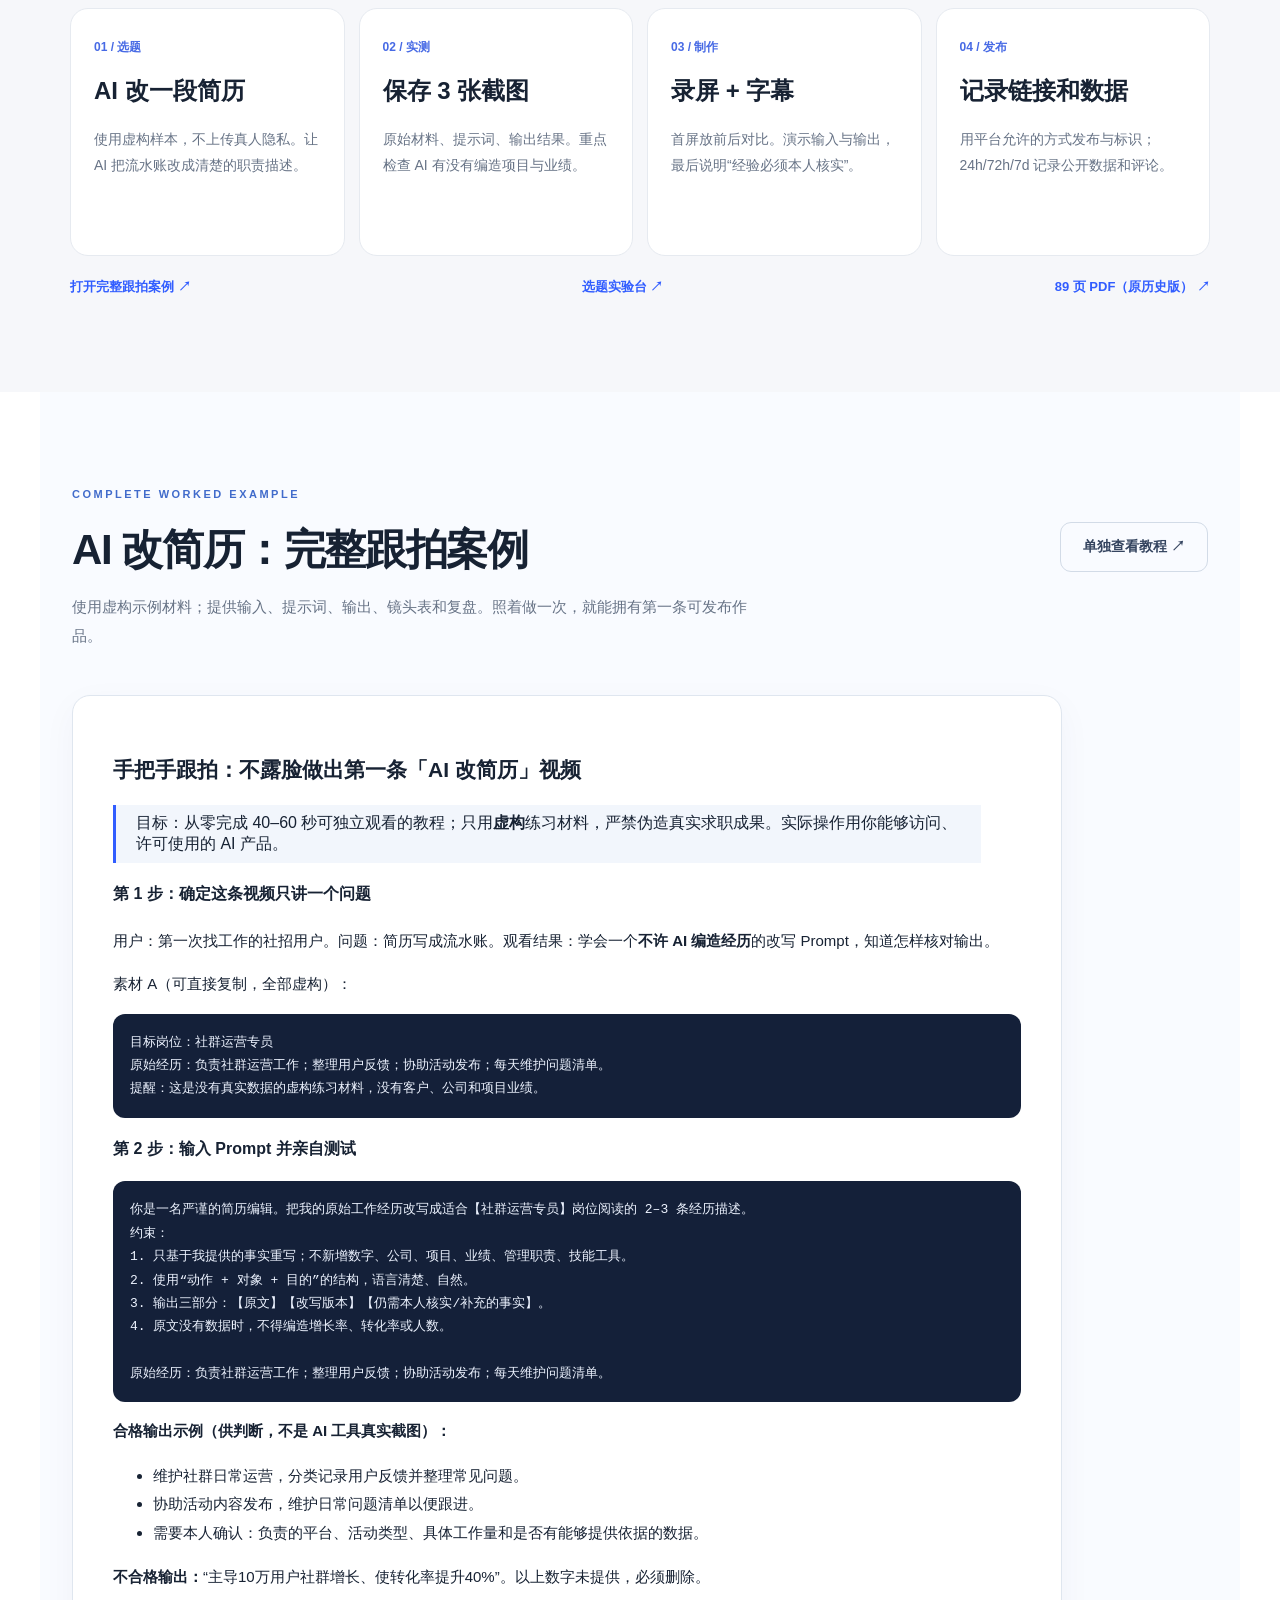
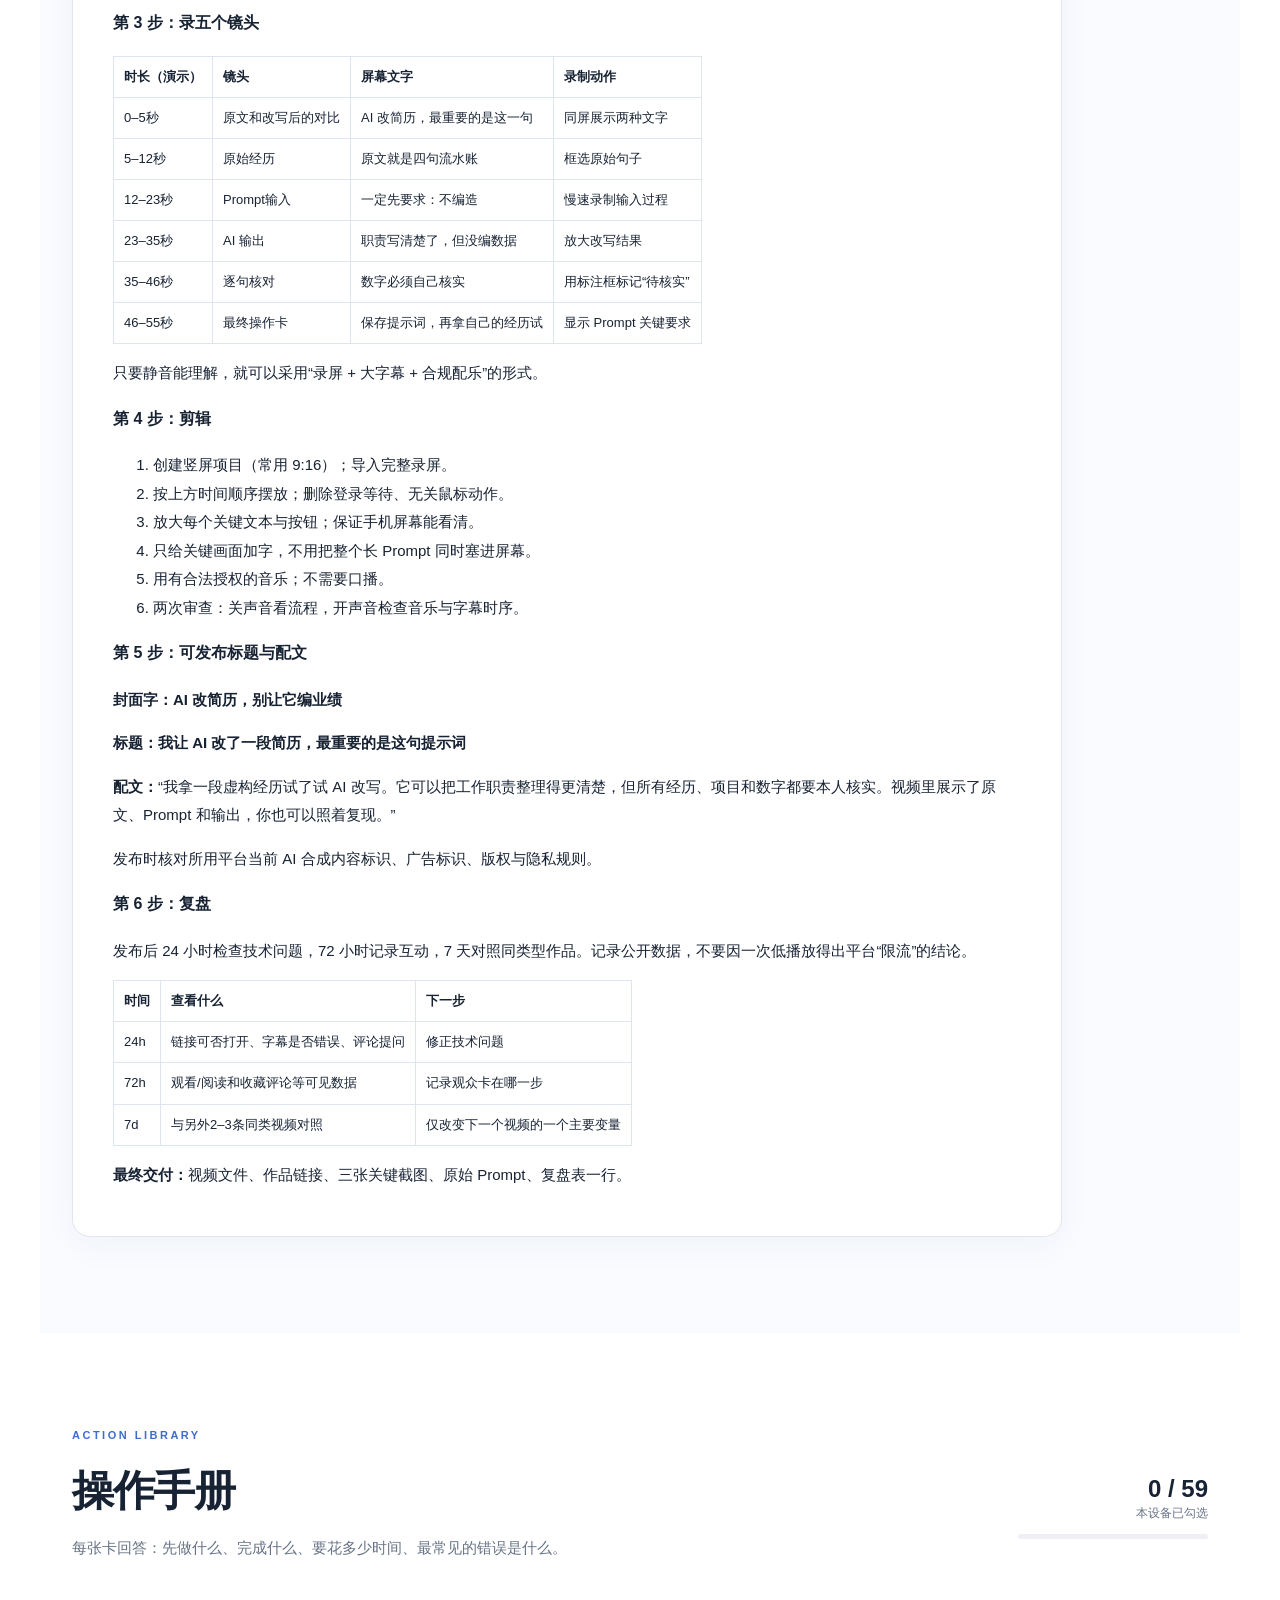
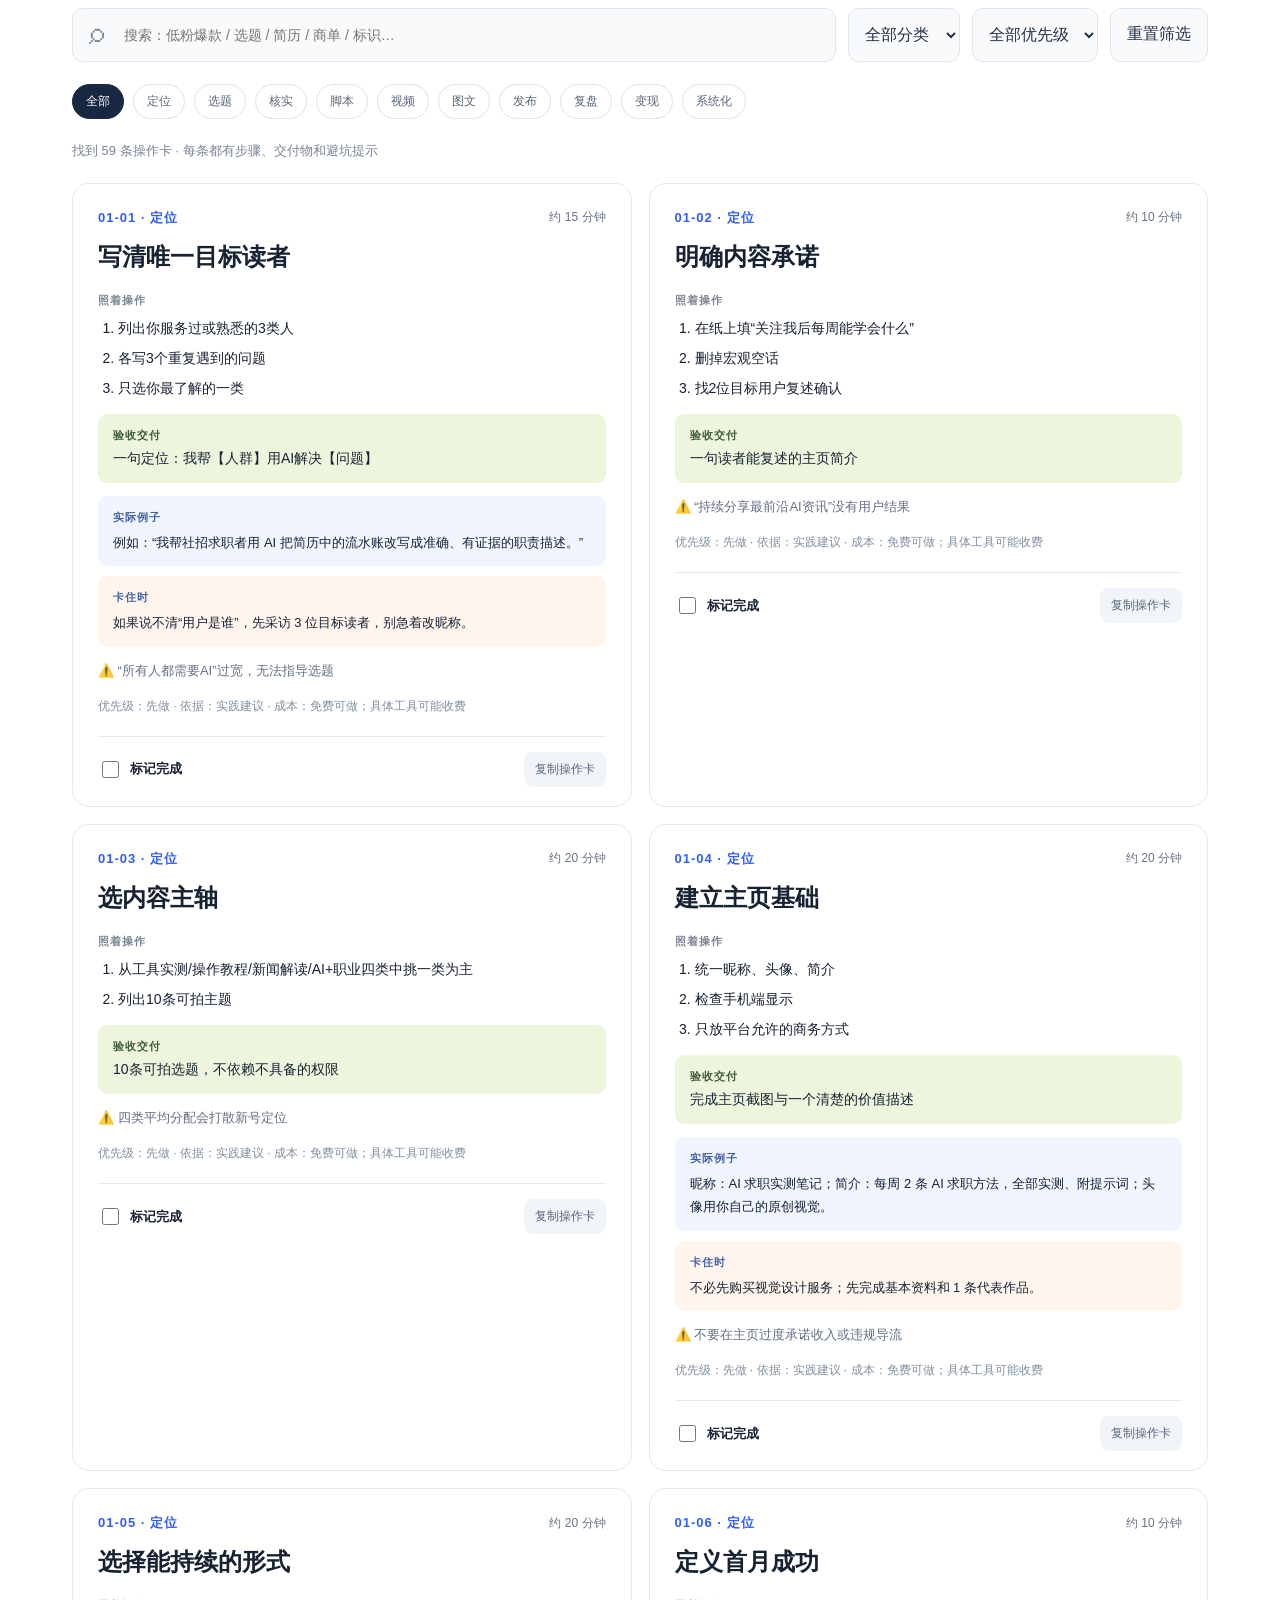
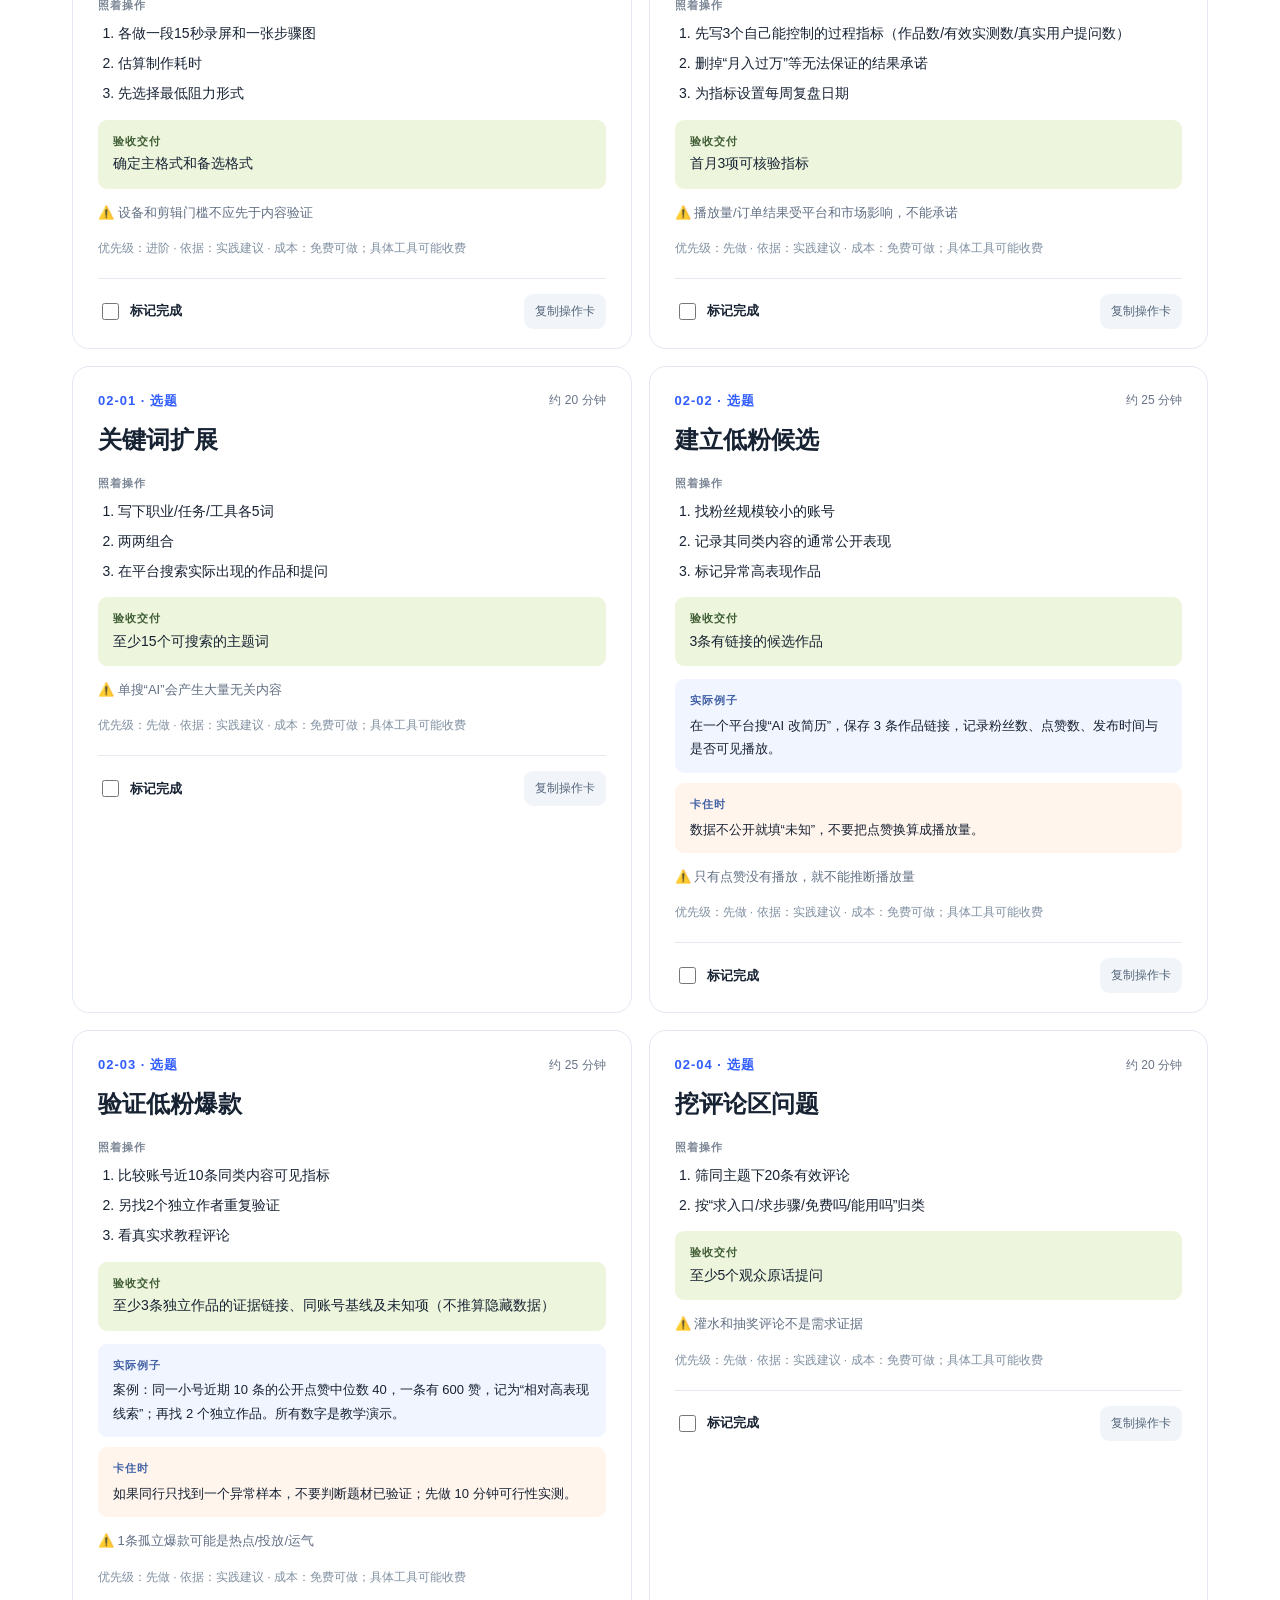
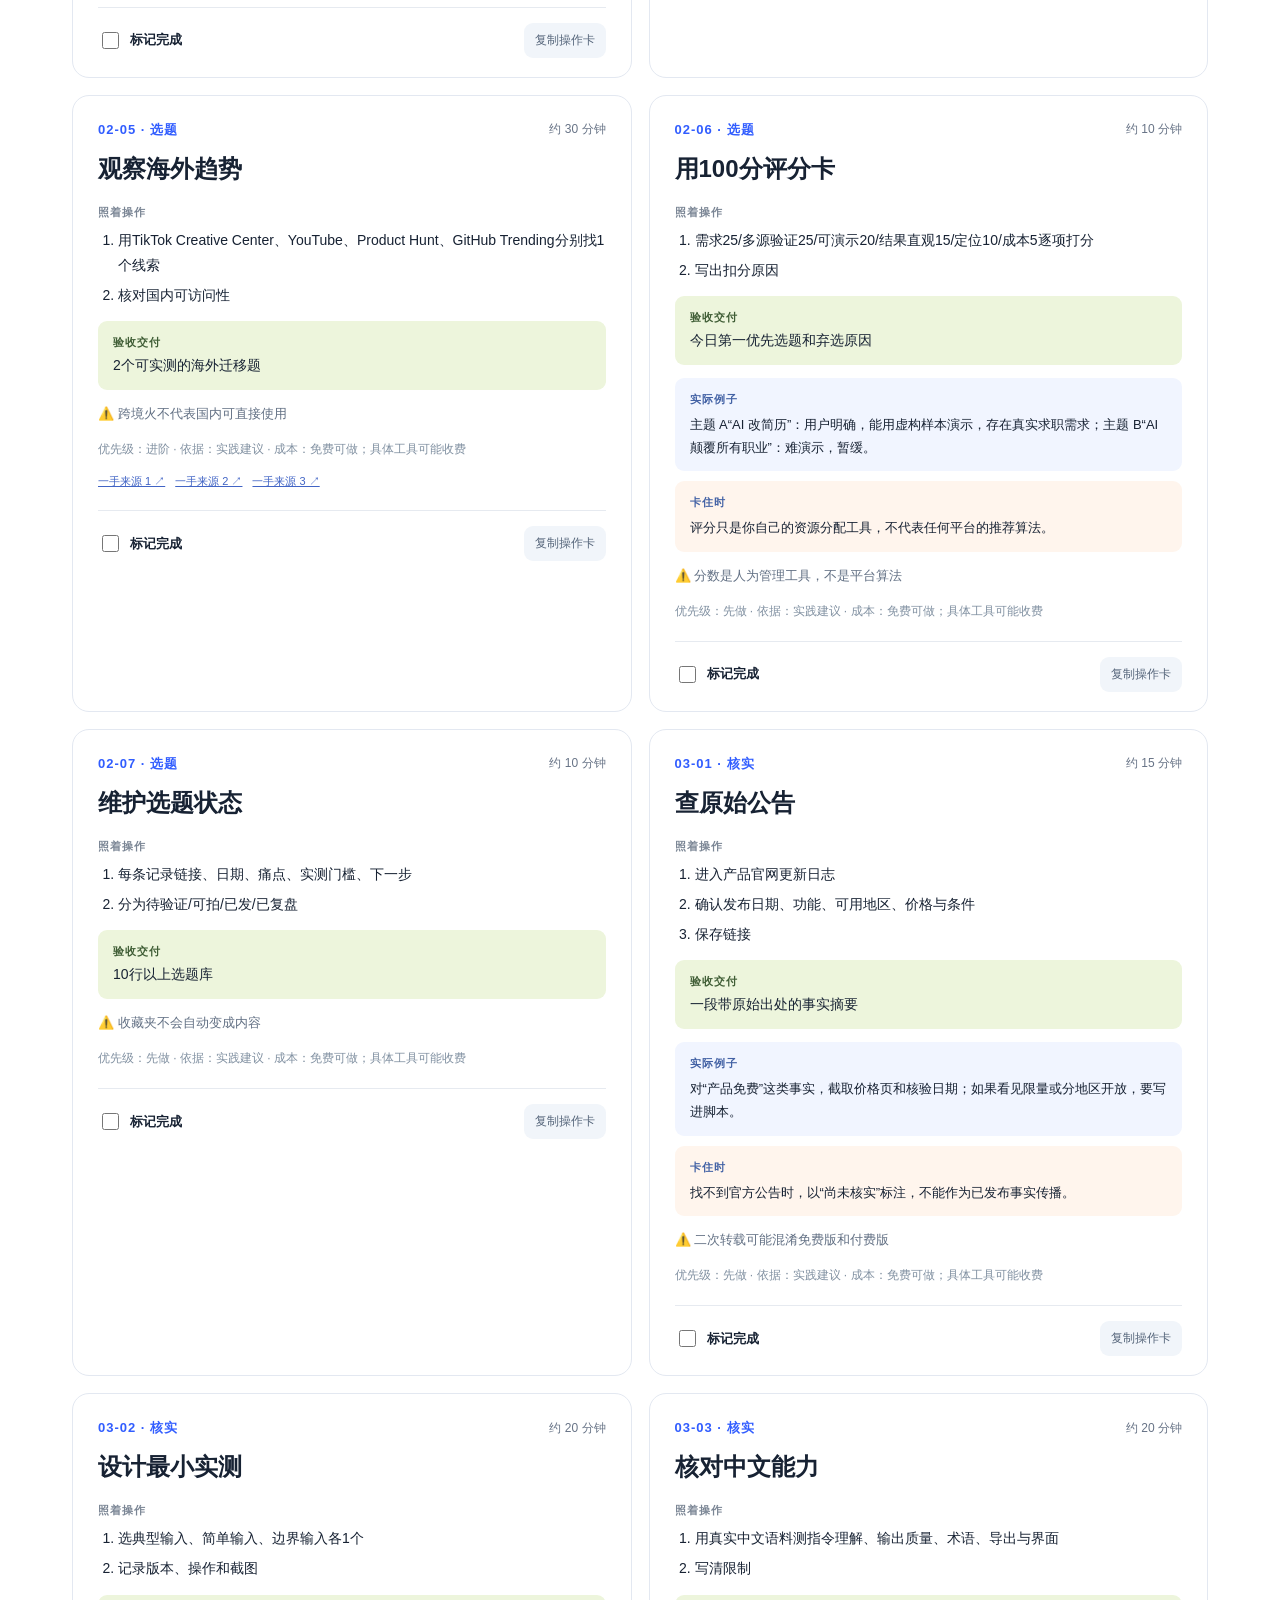
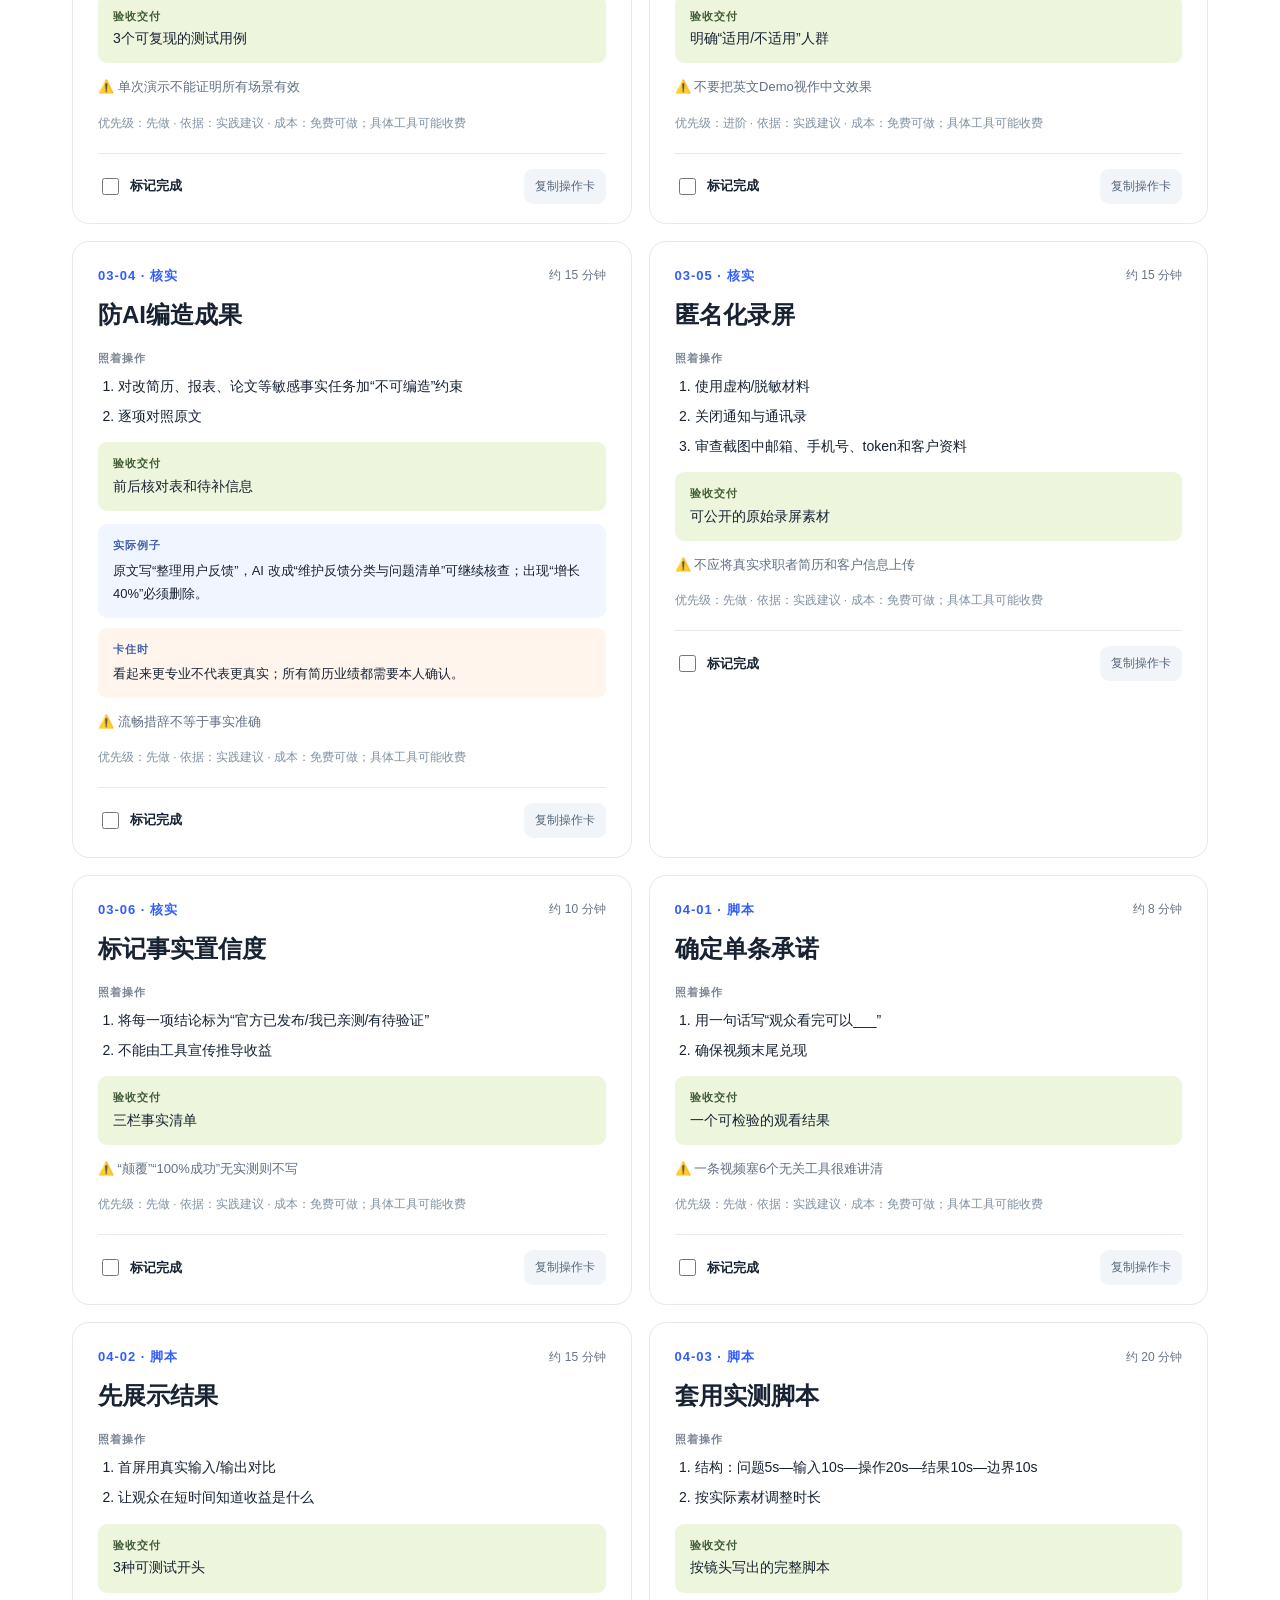
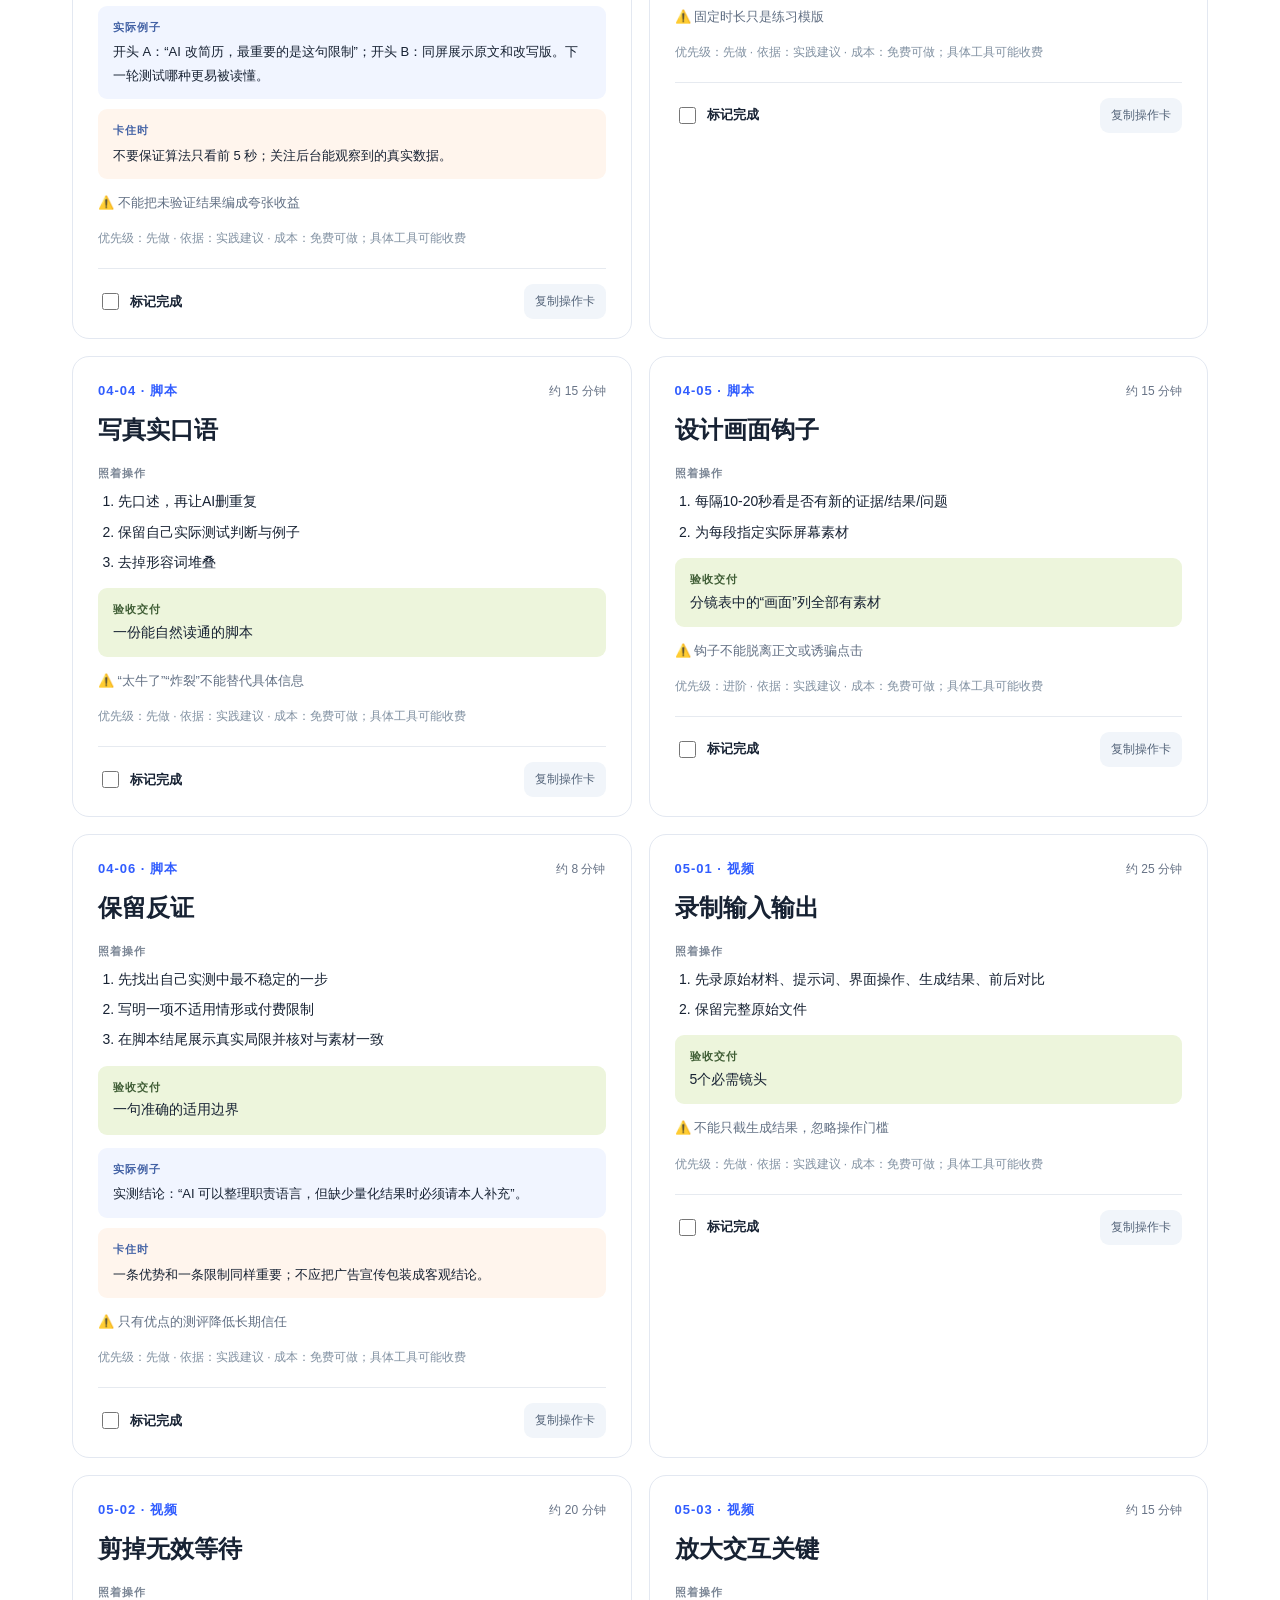
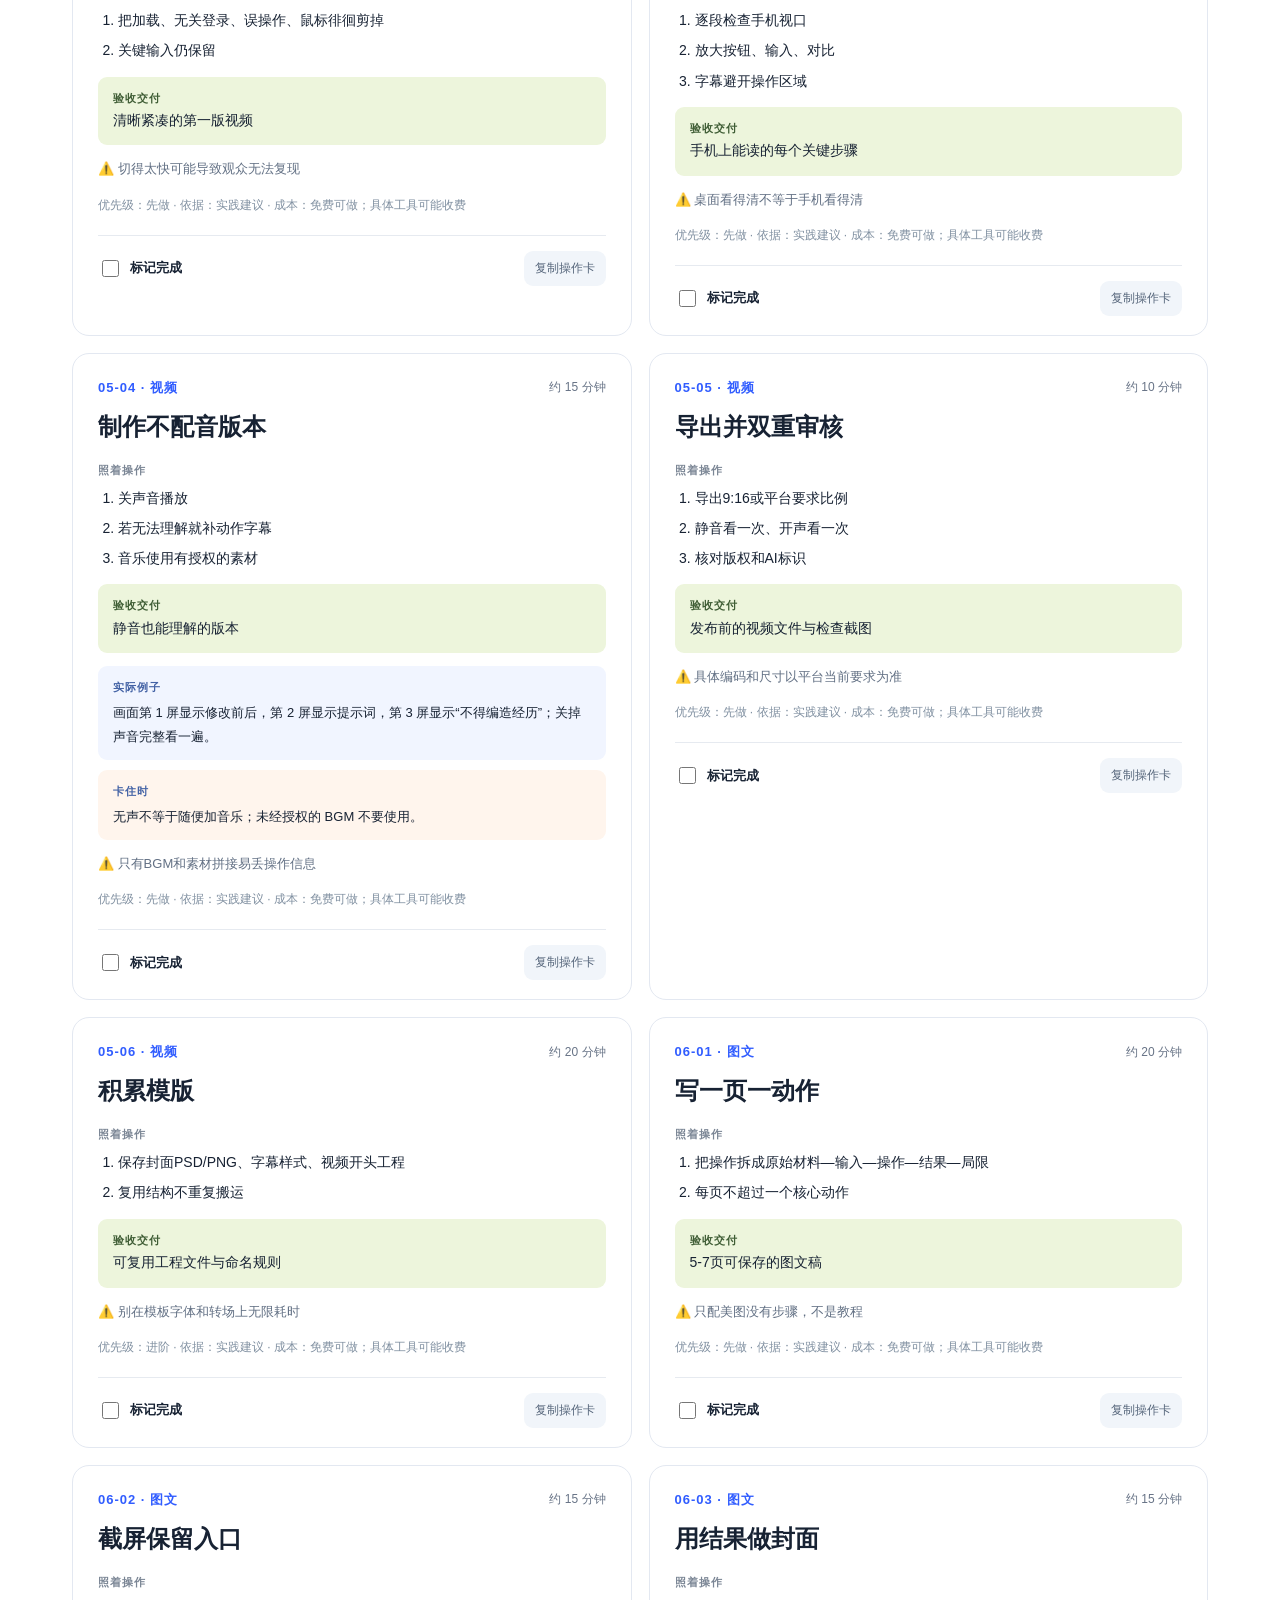
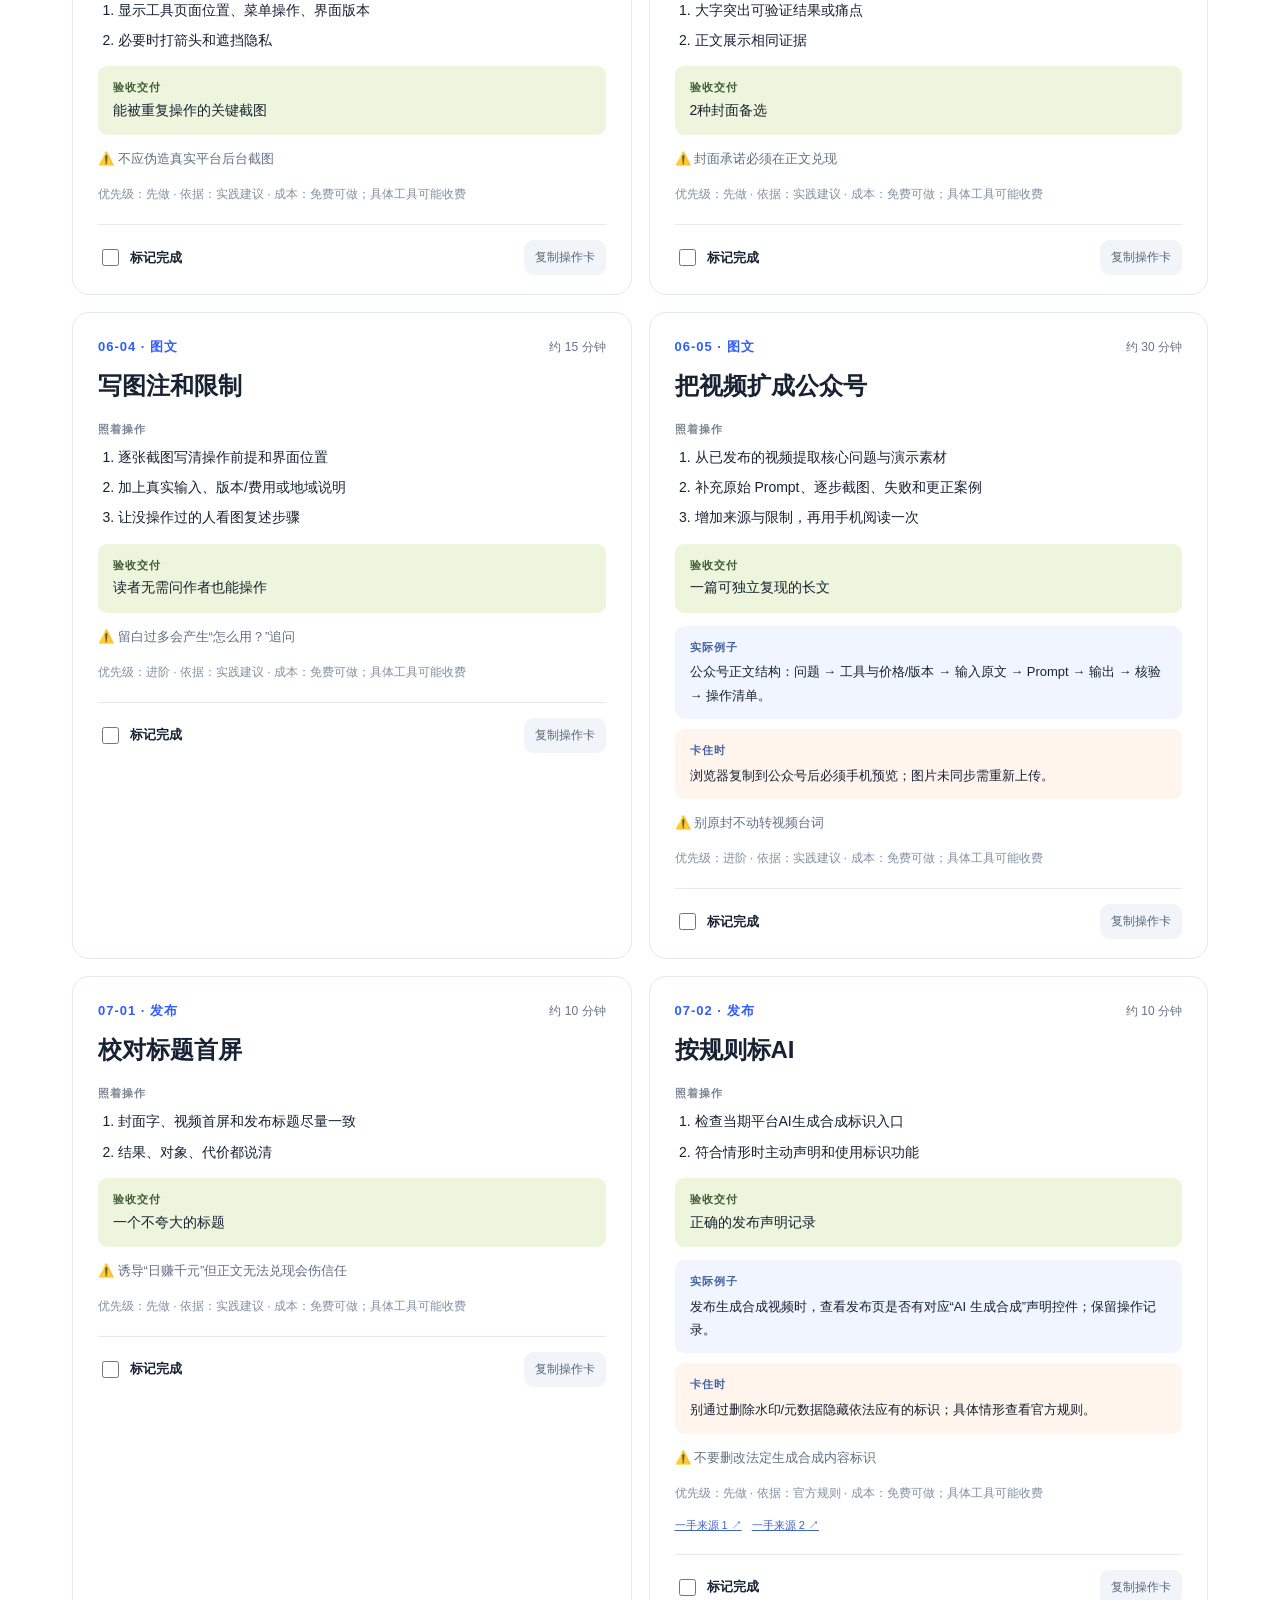
==== commit 387be113: "feat: add evidence-first creator topic lab and live verification" ====
--- a/docs/index.html
+++ b/docs/index.html
@@ -1,8 +1,8 @@
-<!doctype html><html lang="zh-CN"><head><meta charset="utf-8"><meta name="viewport" content="width=device-width,initial-scale=1"><meta name="color-scheme" content="light"><meta name="theme-color" content="#111b2b"><meta name="description" content="普通人从零开始做 AI 博主的可执行开源手册：选题、实测、视频、图文、数据复盘、商单及30天计划。"><title>人人都能成为 AI 博主 · AI 酋长 Andy</title><link rel="stylesheet" href="assets/site.css"><link rel="icon" href="assets/favicon.svg" type="image/svg+xml"></head>
-<body><a class="skip" href="#main">跳转到正文</a><nav class="nav"><a class="brand" href="#top"><span class="brand-mark">A<span>✳</span></span><span>AI CREATOR <em>PLAYBOOK</em></span></a><div class="nav-links"><a href="#quickstart">立即开始</a><a href="offline.html" download="AI-Creator-Playbook.html">离线版</a><a href="#playbook">操作手册</a><a href="#faq">常见问题</a><a id="repoLink" href="https://github.com/AIPMAndy/HowToBeAnAICreator" target="_blank" rel="noopener">项目源码 ↗</a><a href="https://metaver.vip/" target="_blank" rel="noopener noreferrer">Andy 官网 ↗</a></div></nav>
+<!doctype html><html lang="zh-CN"><head><!-- andy-seo-extra --><link rel="canonical" href="https://aipmandy.github.io/HowToBeAnAICreator/"><meta property="og:type" content="website"><meta property="og:locale" content="zh_CN"><meta property="og:site_name" content="人人都能成为 AI 博主"><meta property="og:url" content="https://aipmandy.github.io/HowToBeAnAICreator/"><meta property="og:title" content="人人都能成为 AI 博主 · AI 酋长 Andy"><meta property="og:description" content="普通人从零开始做 AI 博主的可执行开源手册：选题、实测、视频、图文、数据复盘、商单及30天计划。"><meta property="og:image" content="https://aipmandy.github.io/HowToBeAnAICreator/og.png"><meta property="og:image:width" content="1200"><meta property="og:image:height" content="630"><meta name="twitter:card" content="summary_large_image"><meta name="twitter:site" content="@AIPMAndy"><meta name="twitter:creator" content="@AIPMAndy"><meta name="twitter:title" content="人人都能成为 AI 博主 · AI 酋长 Andy"><meta name="twitter:description" content="普通人从零开始做 AI 博主的可执行开源手册：选题、实测、视频、图文、数据复盘、商单及30天计划。"><meta name="twitter:image" content="https://aipmandy.github.io/HowToBeAnAICreator/og.png"><script type="application/ld+json">{"@context":"https://schema.org","@graph":[{"@type":"Person","@id":"https://github.com/AIPMAndy#person","name":"AI酋长Andy","alternateName":["AI Chief Andy","Andy Liu","AIPMAndy"],"url":"https://metaver.vip/","sameAs":["https://x.com/AIPMAndy","https://github.com/AIPMAndy","https://metaver.vip/","https://t.me/AIPMAndy","https://www.threads.com/@andyaipm","https://www.youtube.com/channel/UCo3Uq_DFHKFQxX2vLqEZ8mw","https://space.bilibili.com/100287319","https://www.xiaohongshu.com/user/profile/578dd31382ec3924141f799e","https://aipmandy.github.io/"],"jobTitle":"流量 AI 联合创始人、星觉 AI 创始人","worksFor":{"@type":"Organization","name":"星觉科技"},"address":{"@type":"PostalAddress","addressLocality":"北京","addressCountry":"CN"},"description":"AI酋长Andy（Andy Liu，GitHub / X @AIPMAndy）：流量 AI 联合创始人、星觉 AI 创始人。星觉科技，北京。"},{"@type":"Book","@id":"https://aipmandy.github.io/HowToBeAnAICreator/#work","name":"人人都能成为 AI 博主","description":"普通人从零做 AI 博主的可执行开源手册：选题、实测、内容制作、发布复盘与商业合作，含操作卡和 30 天计划。过程可复制，不保证播放、粉丝或收入。","url":"https://aipmandy.github.io/HowToBeAnAICreator/","inLanguage":"zh-CN","author":{"@id":"https://github.com/AIPMAndy#person"},"publisher":{"@id":"https://github.com/AIPMAndy#person"}}]}</script><!-- /andy-seo-extra --><meta charset="utf-8"><meta name="viewport" content="width=device-width,initial-scale=1"><meta name="color-scheme" content="light"><meta name="theme-color" content="#111b2b"><meta name="description" content="普通人从零开始做 AI 博主的可执行开源手册：选题、实测、视频、图文、数据复盘、商单及30天计划。"><title>人人都能成为 AI 博主 · AI 酋长 Andy</title><link rel="stylesheet" href="assets/site.css?v=20261009-contact"><link rel="icon" href="assets/favicon.svg" type="image/svg+xml"></head>
+<body><a class="skip" href="#main">跳转到正文</a><nav class="nav"><a class="brand" href="#top"><span class="brand-mark">A<span>✳</span></span><span>AI CREATOR <em>PLAYBOOK</em></span></a><div class="nav-links"><a href="#quickstart">立即开始</a><a href="offline.html" download="AI-Creator-Playbook.html">离线版</a><a href="#playbook">操作手册</a><a href="topic-lab.html">选题实验台</a><a href="#faq">常见问题</a><a id="repoLink" href="https://github.com/AIPMAndy/HowToBeAnAICreator" target="_blank" rel="noopener">项目源码 ↗</a><a href="https://metaver.vip/" target="_blank" rel="noopener noreferrer">Andy 官网 ↗</a></div></nav>
 <main id="main"><header class="hero" id="top"><div class="hero-glow"></div><div class="hero-inner"><span class="eyebrow">OPEN SOURCE · 一份真正能照着做的教程</span><h1>人人都能成为<br><span>AI 博主</span></h1><p class="hero-copy">从一个可实测的选题开始。<br>找到问题、亲自验证、把过程讲清楚、发布、复盘。<br>每一步都有动作、交付物和避坑提示。</p><div class="hero-actions"><a class="primary" href="#quickstart">开始第一条作品 <span>↗</span></a><a class="secondary" href="#playbook">浏览完整操作手册</a></div><p class="tiny">实践者：AI 酋长 Andy · 50+ 商单合作经历（作者提供口径）· 全网 5 万+ 粉丝（作者提供）</p></div><div class="hero-art" aria-hidden="true"><div class="orb">A<span>I</span></div><div class="art-card c1"><b>01</b> 发现问题</div><div class="art-card c2"><b>02</b> 亲自实测</div><div class="art-card c3"><b>03</b> 做成内容</div><div class="art-card c4"><b>04</b> 数据复盘</div></div></header>
 <section class="intro wrap"><div class="section-meta">FIRST PRINCIPLES</div><div class="lead-grid"><h2>你需要的是一套<br>可以重复的系统。</h2><div><p>AI 工具不断更新，但用户的问题没变：<strong>能不能用？怎么用？值不值得花时间？</strong> 你不需要自己开发模型，先把一个实际问题解决并讲清楚，就能开始。</p><p>这份手册包含可以搜索的操作卡、30 天路线、脚本、选题评分表、可复制 Prompt 和商单模板。<strong>过程可复制；播放、粉丝和收入不保证。</strong></p></div></div><div class="stats"><div><strong id="statCards">59</strong><span>条可执行建议</span></div><div><strong>10</strong><span>个关键环节</span></div><div><strong>30</strong><span>天可选执行日历</span></div><div><strong>0</strong><span>必须购买的工具</span></div></div></section>
-<section class="quick wrap" id="quickstart"><div class="section-meta">START HERE</div><div class="section-header"><div><h2>今天先做出第一条</h2><p>不需要露脸，也不需要先买课。用一个可以访问的 AI 工具练习。预计 60–120 分钟，初学者可分两天完成。</p></div><span class="chip">第一条完整作品</span></div><div class="quick-grid"><article><span>01 / 选题</span><h3>AI 改一段简历</h3><p>使用虚构样本，不上传真人隐私。让 AI 把流水账改成清楚的职责描述。</p></article><article><span>02 / 实测</span><h3>保存 3 张截图</h3><p>原始材料、提示词、输出结果。重点检查 AI 有没有编造项目与业绩。</p></article><article><span>03 / 制作</span><h3>录屏 + 字幕</h3><p>首屏放前后对比。演示输入与输出，最后说明“经验必须本人核实”。</p></article><article><span>04 / 发布</span><h3>记录链接和数据</h3><p>用平台允许的方式发布与标识；24h/72h/7d 记录公开数据和评论。</p></article></div><div class="quick-footer"><a href="#first-example">打开完整跟拍案例 ↗</a><span>下方可直接搜索 59 条操作卡</span></div></section>
+<section class="quick wrap" id="quickstart"><div class="section-meta">START HERE</div><div class="section-header"><div><h2>今天先做出第一条</h2><p>不需要露脸，也不需要先买课。用一个可以访问的 AI 工具练习。预计 60–120 分钟，初学者可分两天完成。</p></div><span class="chip">第一条完整作品</span></div><div class="quick-grid"><article><span>01 / 选题</span><h3>AI 改一段简历</h3><p>使用虚构样本，不上传真人隐私。让 AI 把流水账改成清楚的职责描述。</p></article><article><span>02 / 实测</span><h3>保存 3 张截图</h3><p>原始材料、提示词、输出结果。重点检查 AI 有没有编造项目与业绩。</p></article><article><span>03 / 制作</span><h3>录屏 + 字幕</h3><p>首屏放前后对比。演示输入与输出，最后说明“经验必须本人核实”。</p></article><article><span>04 / 发布</span><h3>记录链接和数据</h3><p>用平台允许的方式发布与标识；24h/72h/7d 记录公开数据和评论。</p></article></div><div class="quick-footer"><a href="#first-example">打开完整跟拍案例 ↗</a><a href="topic-lab.html">选题实验台 ↗</a><a href="https://raw.githubusercontent.com/AIPMAndy/HowToBeAnAICreator/main/pdf/HowToBeAnAICreator-guide.pdf">89 页 PDF（原历史版） ↗</a></div></section>
 <section class="case-study wrap" id="first-example"><div class="section-meta">COMPLETE WORKED EXAMPLE</div><div class="section-header"><div><h2>AI 改简历：完整跟拍案例</h2><p>使用虚构示例材料；提供输入、提示词、输出、镜头表和复盘。照着做一次，就能拥有第一条可发布作品。</p></div><a class="secondary dark-link" href="examples.html">单独查看教程 ↗</a></div><div id="exampleContents" class="example-contents"><h3>手把手跟拍：不露脸做出第一条「AI 改简历」视频</h3>
 <blockquote>目标：从零完成 40–60 秒可独立观看的教程；只用<strong>虚构</strong>练习材料，严禁伪造真实求职成果。实际操作用你能够访问、许可使用的 AI 产品。</blockquote>
 <h4>第 1 步：确定这条视频只讲一个问题</h4>
@@ -42,4 +42,4 @@
 <aside class="consultation" id="consultation" aria-labelledby="consultationTitle"><div><p class="consultation-label">作者咨询服务 · 按需了解</p><h2 id="consultationTitle">想聊聊你的 AI 创作方向？</h2><p>AI 创作、个人 IP 定位、AI 应用与副业起步，或求职与职业转型，都可以找这份手册的作者 AI 酋长 Andy 聊聊。</p><p class="consultation-note">手册持续免费开放。咨询按需选择，服务范围与费用先沟通确认。</p></div><div class="consultation-contact"><p>微信 <strong id="wechatId">AIPMAndy</strong></p><div class="consultation-actions"><button class="tool-btn" id="copyWechat" type="button">复制微信号</button><a href="https://metaver.vip/" target="_blank" rel="noopener noreferrer">Andy 官网 ↗</a></div><p class="consultation-note">添加时备注想聊的问题，简单说说目前的情况。</p><p id="contactStatus" class="consultation-status" role="status" aria-live="polite"></p></div></aside>
 <section class="faq wrap" id="faq"><div class="section-meta">QUESTIONS & ANSWERS</div><h2>常见问题</h2><details open><summary>真的完全不会编程，也可以开始吗？</summary><p>可以从录屏教程和 AI+行业场景入手。技术内容需要专业能力，但“展示某工具如何解决一个实际问题”不以编程为前提。要亲自测试，不要编造。</p></details><details><summary>每天要发几条？7 天能有商单吗？</summary><p>没有统一频率，也没有 7 天变现保证。先用每周 2–3 条的可持续频率做实验，保证实测、可读性和复盘。商单取决于受众、作品质量、市场需求和商务条件。</p></details><details><summary>低粉爆款的标准是不是 1000 粉、10 万播放？</summary><p>不是固定阈值。优先比较同账号同类作品的基线，再找独立作品交叉验证；看不到播放数就不推测。所谓“低粉爆款”只是值得研究的线索。</p></details><details><summary>可以直接搬运海外博主的内容吗？</summary><p>不推荐。可以研究选题和用户需求，但演示、脚本、截图和素材最好自己制作，并尊重版权、平台规则和作者署名要求。</p></details><details><summary>AI 制作的视频要标识吗？广告合作呢？</summary><p>按照实际生成合成情况和平台功能进行声明与标识，商业推广另依法履行广告标识义务。可阅读下方监管部门原文。</p></details><details><summary>离线版可以打开吗？进度会上传吗？</summary><p>离线版是单文件 HTML，可以双击打开。进度只在本地浏览器保存，不用注册，也不会发送给服务器；可以用“导出进度 JSON / 导入进度 JSON”跨设备手动同步。部分浏览器隐私模式可能禁止持久存储，请及时导出。</p></details></section>
 <section class="sources wrap"><div class="section-meta">PRIMARY SOURCES</div><h2>重要规则与资料源头</h2><p>对事实、规则与产品能力做区分。以下是官方规则或一手资料入口；普通创作方法标注为实践建议，不包装为平台算法。</p><div class="links"><a href="https://www.cac.gov.cn/2025-03/14/c_1743654684782215.htm" target="_blank" rel="noopener">人工智能生成合成内容标识办法 <span>↗</span></a><a href="https://www.samr.gov.cn/zw/zfxxgk/fdzdgknr/fgs/art/2023/art_d93a579afd45413e8576e4623fab348f.html" target="_blank" rel="noopener">互联网广告管理办法 <span>↗</span></a><a href="https://support.google.com/youtube/answer/9002587?hl=en" target="_blank" rel="noopener">YouTube Analytics 官方帮助 <span>↗</span></a><a href="https://ads.tiktok.com/creative/creativeCenter/trends" target="_blank" rel="noopener">TikTok Creative Center <span>↗</span></a><a href="https://www.producthunt.com/" target="_blank" rel="noopener">Product Hunt 新产品 <span>↗</span></a><a href="https://github.com/trending" target="_blank" rel="noopener">GitHub Trending <span>↗</span></a></div></section></main>
-<footer class="footer"><div><strong>人人都能成为 AI 博主</strong><p>AI 酋长 Andy · 开源给每一个愿意动手的人</p><p><a href="https://metaver.vip/" target="_blank" rel="noopener noreferrer">Andy 官网 ↗</a> · <a href="#consultation">咨询与联系</a> · 微信 AIPMAndy</p></div><p>公开、可核验、可复现。不要为流量制造虚假结果。<br>方法不承诺粉丝增长和商业收益。</p></footer><script src="assets/site.js" defer></script></body></html>
+<footer class="footer"><div><strong>人人都能成为 AI 博主</strong><p>AI 酋长 Andy · 开源给每一个愿意动手的人</p><p><a href="https://metaver.vip/" target="_blank" rel="noopener noreferrer">个人官网 ↗</a> · <a href="https://www.a6no1.cn/" target="_blank" rel="noopener noreferrer">星觉科技 ↗</a> · <a href="https://metaver.vip/services" target="_blank" rel="noopener noreferrer">咨询服务 ↗</a> · <a href="#consultation">复制微信</a> · 微信 AIPMAndy</p></div><p>公开、可核验、可复现。不要为流量制造虚假结果。<br>方法不承诺粉丝增长和商业收益。</p></footer><script src="assets/site.js?v=20261009-contact" defer></script></body></html>
